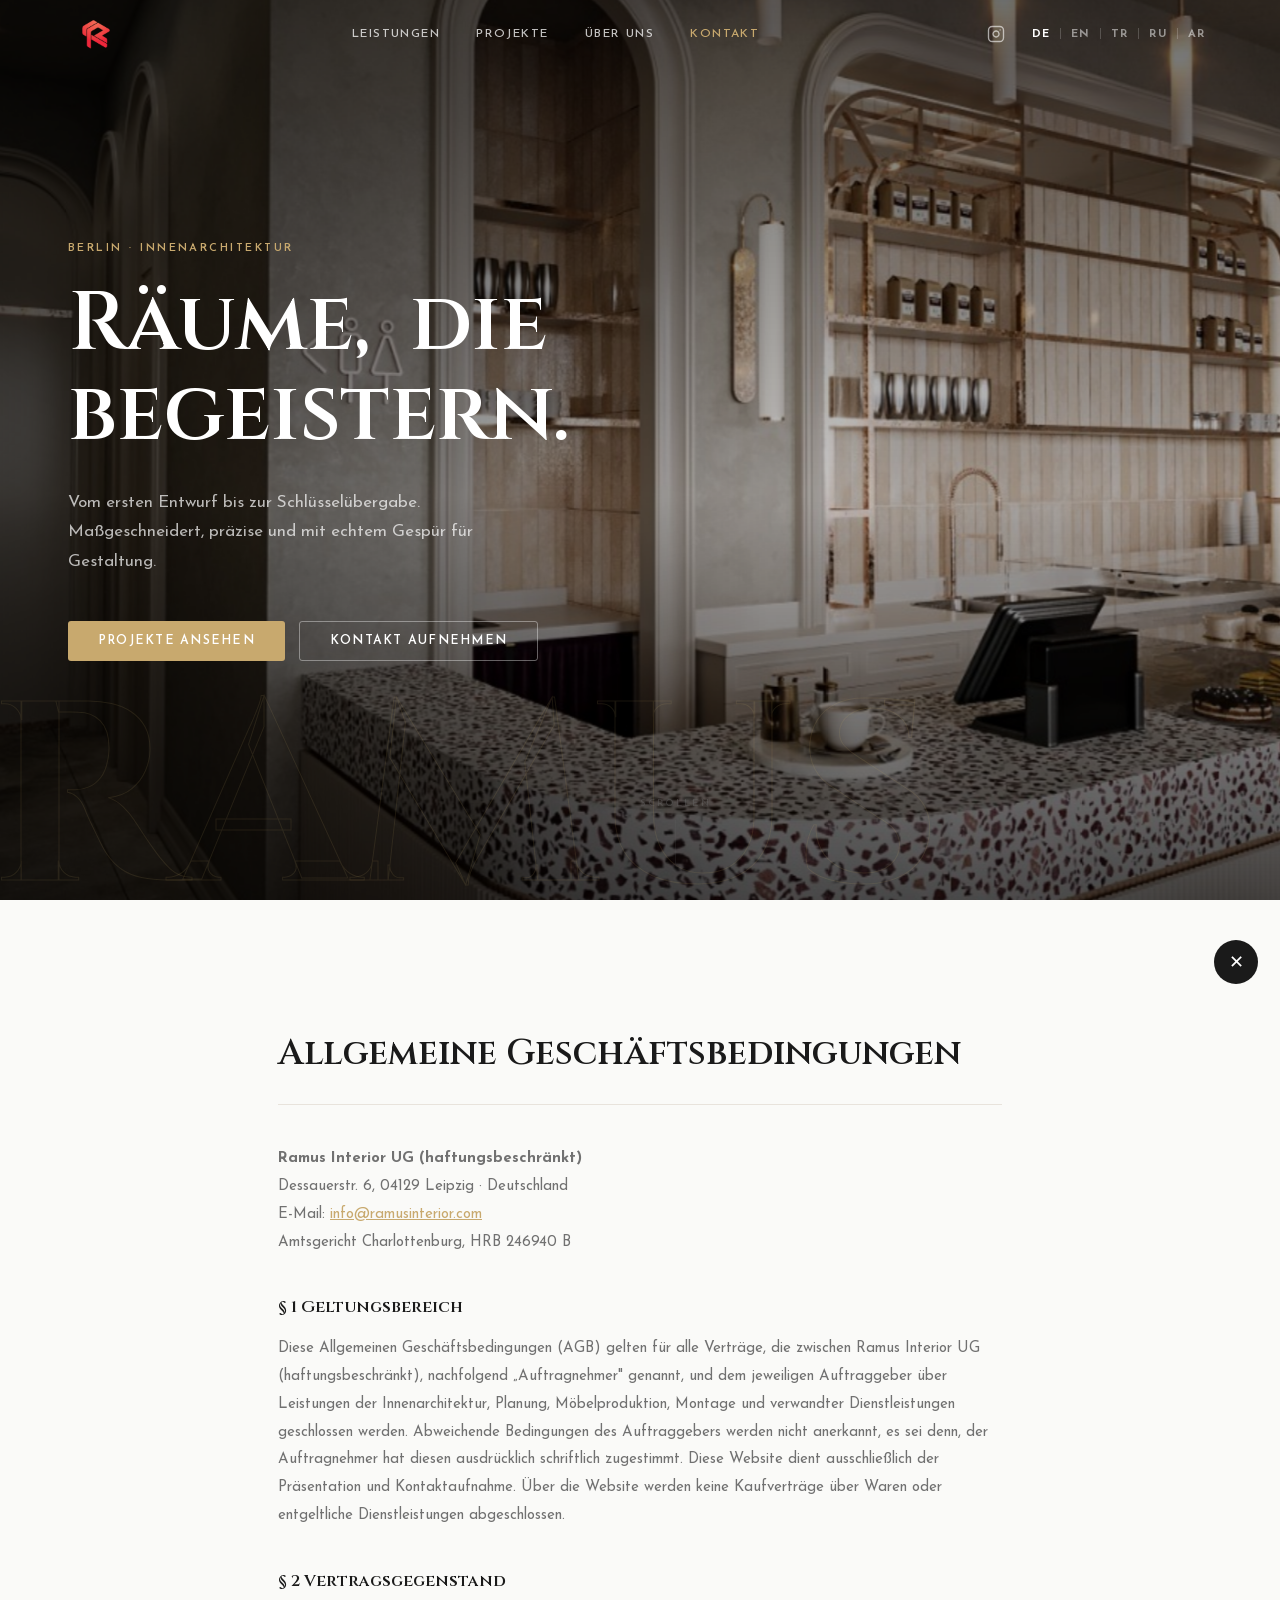
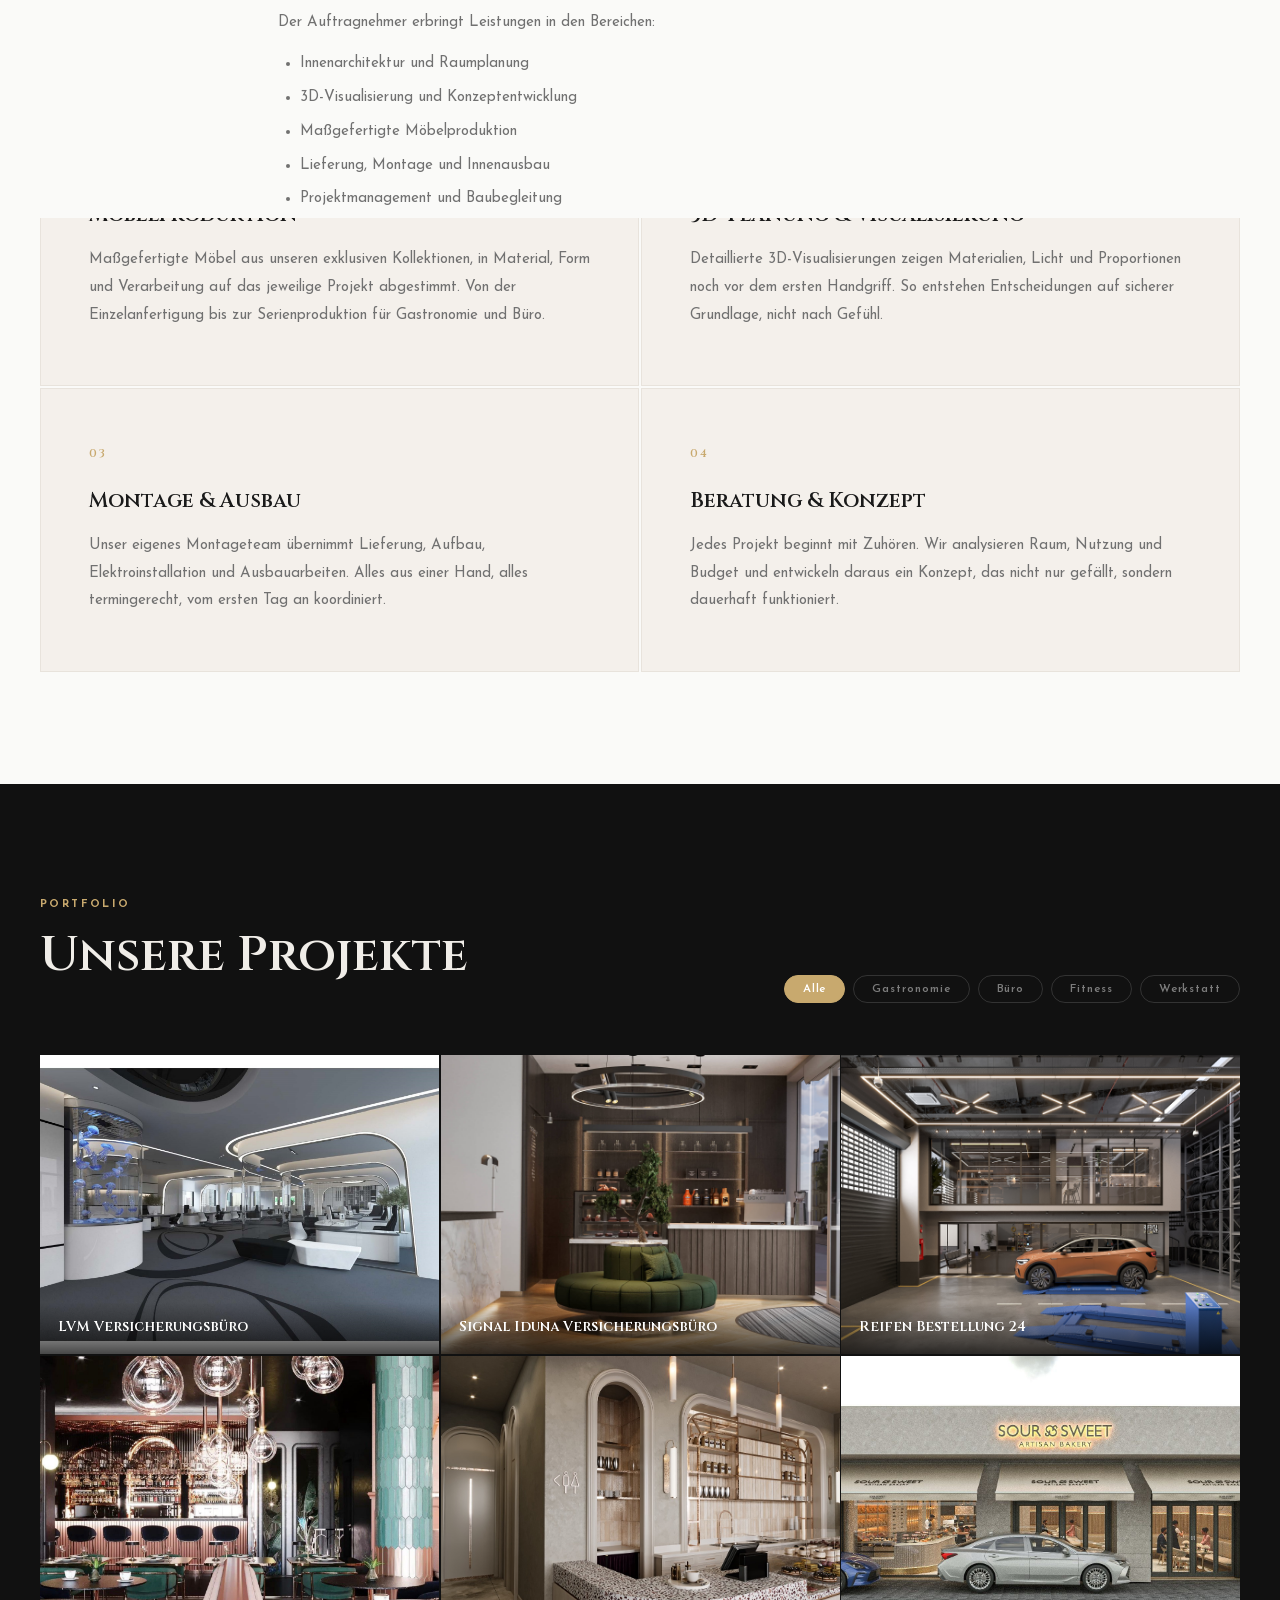
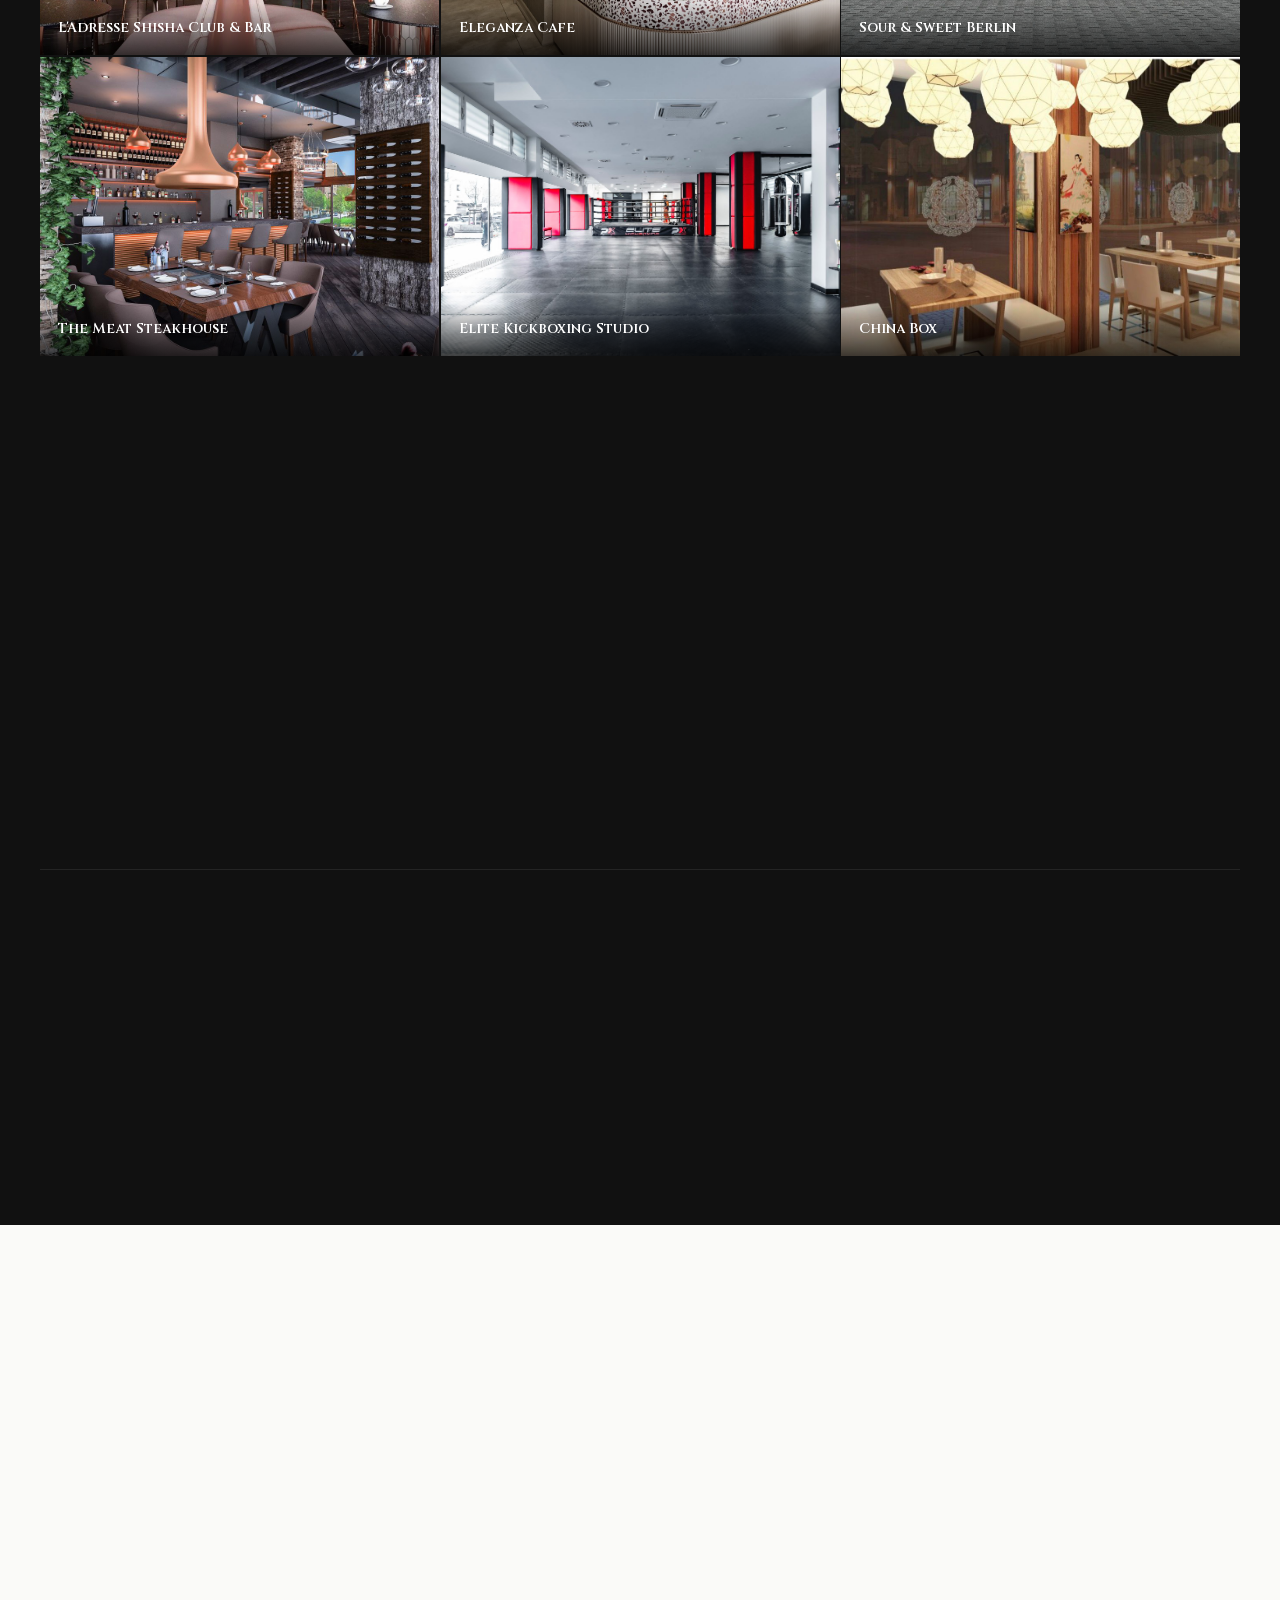
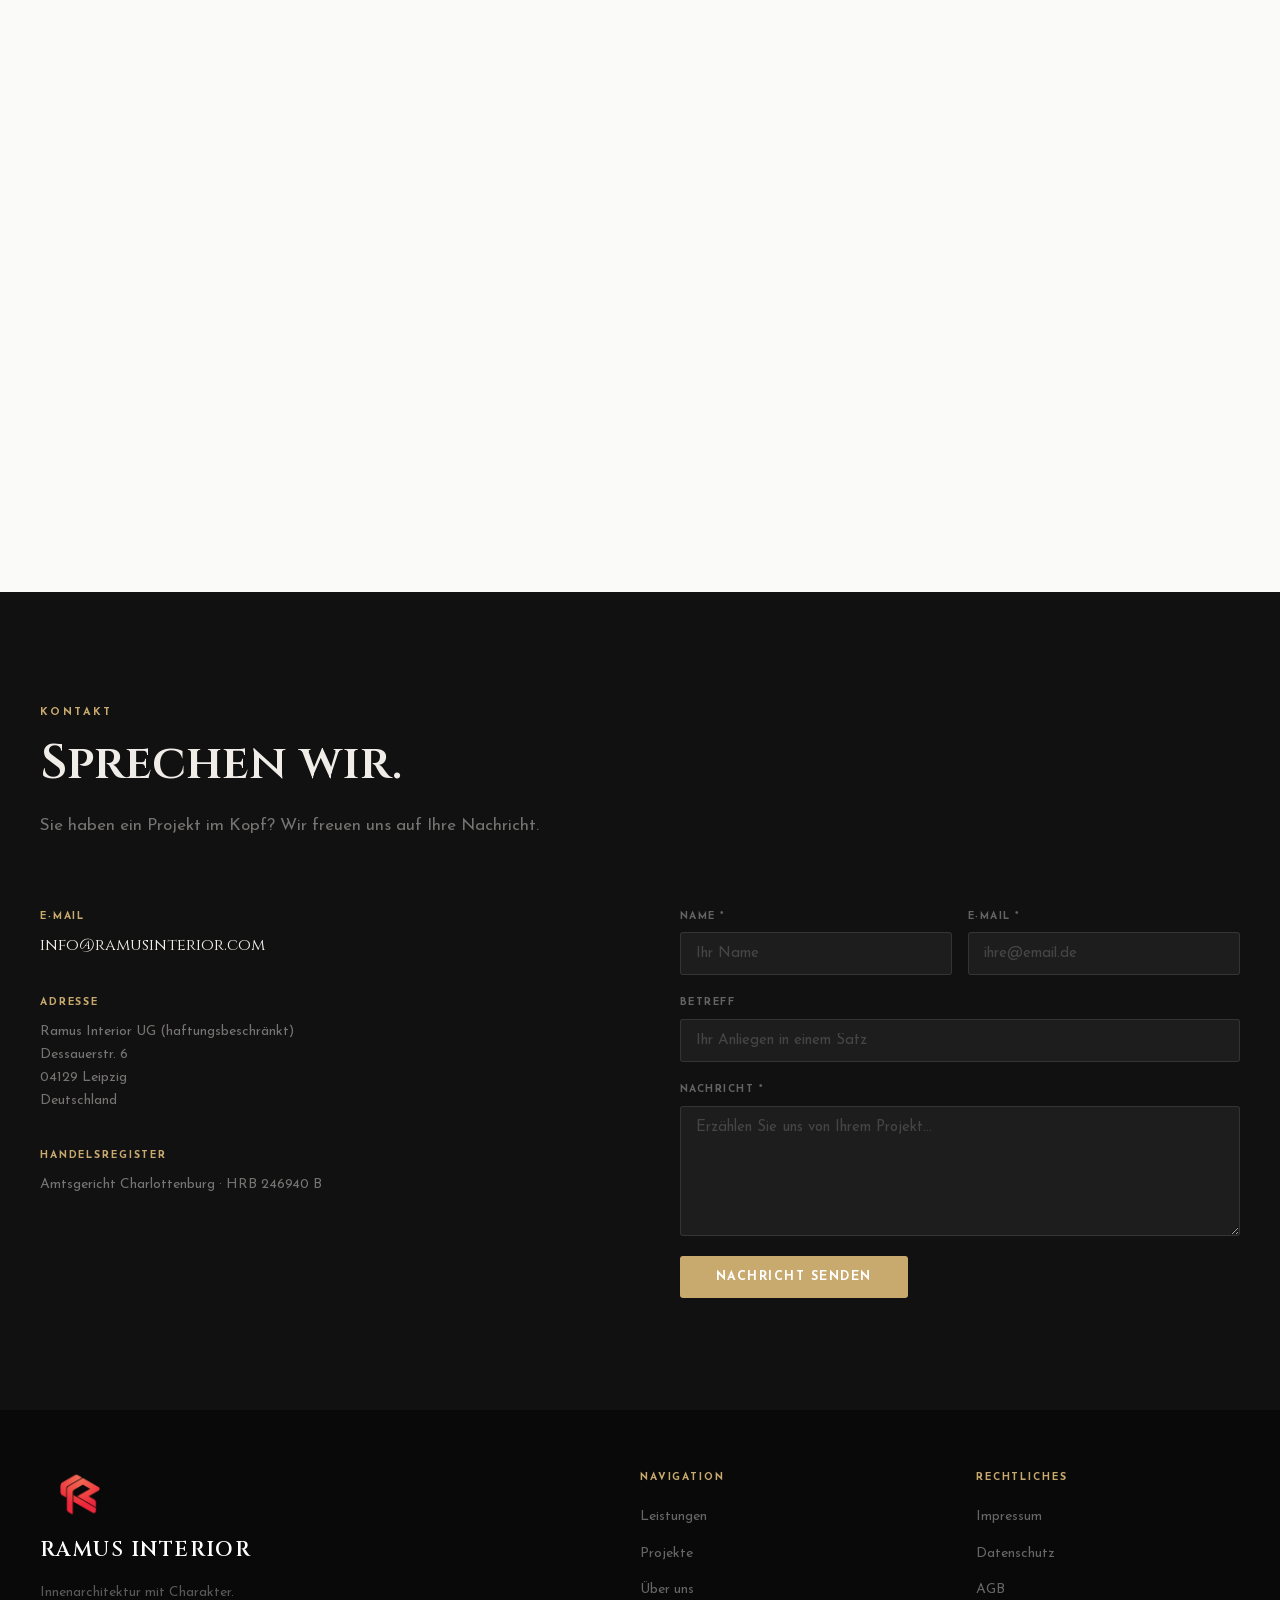
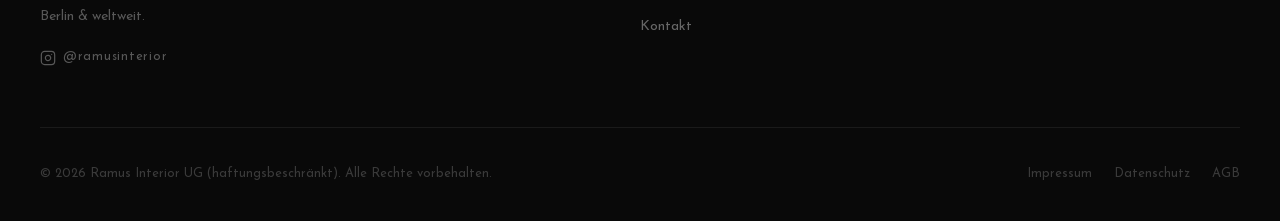
==== index.html @ 186a6516 "ramusinterior.de site files" ====
<!DOCTYPE html>
<html lang="de">
<head>
  <meta charset="UTF-8" />
  <meta name="viewport" content="width=device-width, initial-scale=1.0" />
  <meta name="description" content="Ramus Interior Berlin – Innenarchitektur, maßgefertigte Möbelproduktion und schlüsselfertige Inneneinrichtung für Gastronomie, Büro und Fitness. 20+ Jahre Erfahrung. Vom Entwurf bis zur Übergabe." />
  <meta name="keywords" content="Innenarchitektur Berlin, Inneneinrichtung Berlin, maßgefertigte Möbel Berlin, Gastronomieeinrichtung Berlin, Büroeinrichtung Berlin, Innenausbau Berlin, 3D Raumplanung Berlin, Interior Design Berlin, Möbelproduktion Berlin, schlüsselfertige Inneneinrichtung, Ramus Interior" />
  <meta name="robots" content="index, follow" />
  <meta name="author" content="Ramus Interior UG" />
  <meta property="og:type" content="website" />
  <meta property="og:locale" content="de_DE" />
  <meta property="og:title" content="Ramus Interior – Innenarchitektur & Möbelproduktion Berlin" />
  <meta property="og:description" content="Maßgefertigte Innenarchitektur für Gastronomie, Büro und Fitness. Von der 3D-Planung bis zur schlüsselfertigen Übergabe. Berlin und deutschlandweit." />
  <meta property="og:url" content="https://ramusinterior.de/" />
  <meta property="og:site_name" content="Ramus Interior" />
  <meta property="og:image" content="images/uploads/Eleganze-Cafe-1.jpeg" />
  <meta name="twitter:card" content="summary_large_image" />
  <meta name="twitter:title" content="Ramus Interior – Innenarchitektur Berlin" />
  <meta name="twitter:description" content="Maßgefertigte Innenarchitektur und Möbelproduktion für Gastronomie, Büro und Fitness. Berlin & deutschlandweit." />
  <title>Ramus Interior – Innenarchitektur & Möbelproduktion Berlin</title>
  <link rel="icon" type="image/png" href="favicon.png" />
  <link rel="apple-touch-icon" href="favicon.png" />

  <script type="application/ld+json">
  {
    "@context": "https://schema.org",
    "@type": "InteriorDesigner",
    "name": "Ramus Interior UG",
    "description": "Innenarchitektur, maßgefertigte Möbelproduktion und schlüsselfertige Inneneinrichtung für Gastronomie, Büro und Fitness in Berlin und deutschlandweit.",
    "url": "https://ramusinterior.de/",
    "email": "info@ramusinterior.com",
    "address": {
      "@type": "PostalAddress",
      "streetAddress": "Dessauerstr. 6",
      "postalCode": "04129",
      "addressLocality": "Leipzig",
      "addressCountry": "DE"
    },
    "areaServed": ["Berlin", "Deutschland"],
    "serviceType": ["Innenarchitektur", "Möbelproduktion", "Innenausbau", "3D-Raumplanung", "Gastronomieeinrichtung", "Büroeinrichtung"],
    "foundingDate": "2005",
    "numberOfEmployees": { "@type": "QuantitativeValue", "value": 10 },
    "knowsLanguage": ["de", "en", "tr"]
  }
  </script>

  <style>
    /* ─── SELF-HOSTED FONTS ───────────────────────────────────── */
    @font-face {
      font-family: 'Cinzel';
      font-style: normal;
      font-weight: 400 700;
      font-display: swap;
      src: url('fonts/cinzel-latin-ext.woff2') format('woff2');
      unicode-range: U+0100-02BA, U+02BD-02C5, U+02C7-02CC, U+02CE-02D7, U+02DD-02FF, U+0304, U+0308, U+0329, U+1D00-1DBF, U+1E00-1E9F, U+1EF2-1EFF, U+2020, U+20A0-20AB, U+20AD-20C0, U+2113, U+2C60-2C7F, U+A720-A7FF;
    }
    @font-face {
      font-family: 'Cinzel';
      font-style: normal;
      font-weight: 400 700;
      font-display: swap;
      src: url('fonts/cinzel-latin.woff2') format('woff2');
      unicode-range: U+0000-00FF, U+0131, U+0152-0153, U+02BB-02BC, U+02C6, U+02DA, U+02DC, U+0304, U+0308, U+0329, U+2000-206F, U+20AC, U+2122, U+2191, U+2193, U+2212, U+2215, U+FEFF, U+FFFD;
    }
    @font-face {
      font-family: 'Josefin Sans';
      font-style: normal;
      font-weight: 300 700;
      font-display: swap;
      src: url('fonts/josefin-normal-latin-ext.woff2') format('woff2');
      unicode-range: U+0100-02BA, U+02BD-02C5, U+02C7-02CC, U+02CE-02D7, U+02DD-02FF, U+0304, U+0308, U+0329, U+1D00-1DBF, U+1E00-1E9F, U+1EF2-1EFF, U+2020, U+20A0-20AB, U+20AD-20C0, U+2113, U+2C60-2C7F, U+A720-A7FF;
    }
    @font-face {
      font-family: 'Josefin Sans';
      font-style: normal;
      font-weight: 300 700;
      font-display: swap;
      src: url('fonts/josefin-normal-latin.woff2') format('woff2');
      unicode-range: U+0000-00FF, U+0131, U+0152-0153, U+02BB-02BC, U+02C6, U+02DA, U+02DC, U+0304, U+0308, U+0329, U+2000-206F, U+20AC, U+2122, U+2191, U+2193, U+2212, U+2215, U+FEFF, U+FFFD;
    }
    @font-face {
      font-family: 'Josefin Sans';
      font-style: italic;
      font-weight: 300;
      font-display: swap;
      src: url('fonts/josefin-italic-latin-ext.woff2') format('woff2');
      unicode-range: U+0100-02BA, U+02BD-02C5, U+02C7-02CC, U+02CE-02D7, U+02DD-02FF, U+0304, U+0308, U+0329, U+1D00-1DBF, U+1E00-1E9F, U+1EF2-1EFF, U+2020, U+20A0-20AB, U+20AD-20C0, U+2113, U+2C60-2C7F, U+A720-A7FF;
    }
    @font-face {
      font-family: 'Josefin Sans';
      font-style: italic;
      font-weight: 300;
      font-display: swap;
      src: url('fonts/josefin-italic-latin.woff2') format('woff2');
      unicode-range: U+0000-00FF, U+0131, U+0152-0153, U+02BB-02BC, U+02C6, U+02DA, U+02DC, U+0304, U+0308, U+0329, U+2000-206F, U+20AC, U+2122, U+2191, U+2193, U+2212, U+2215, U+FEFF, U+FFFD;
    }

    /* ─── TOKENS ──────────────────────────────────────────────── */
    :root {
      --bg:          #FAFAF8;
      --bg-alt:      #F4F0EB;
      --surface:     #FFFFFF;
      --text:        #1A1A1A;
      --muted:       #717171;
      --accent:      #C8A96E;
      --accent-d:    #A88A4E;
      --border:      #E8E3DC;
      --dark:        #111111;
      --dark-s:      #1C1C1C;
      --dark-t:      #F0EDE8;
      --dark-m:      rgba(240,237,232,.45);
      --nav-h:       68px;
      --max:         1200px;
      --r:           3px;
      --ease:        cubic-bezier(.4,0,.2,1);
    }

    /* ─── RESET ───────────────────────────────────────────────── */
    *, *::before, *::after { box-sizing: border-box; margin: 0; padding: 0; }
    html { scroll-behavior: smooth; font-size: 16px; }
    body {
      font-family: 'Josefin Sans', sans-serif;
      background: var(--bg);
      color: var(--text);
      overflow-x: hidden;
      line-height: 1.6;
    }

    /* ─── LANGUAGE ────────────────────────────────────────────── */
    body.lang-de .en, body.lang-de .tr, body.lang-de .ru, body.lang-de .ar { display: none !important; }
    body.lang-en .de, body.lang-en .tr, body.lang-en .ru, body.lang-en .ar { display: none !important; }
    body.lang-tr .de, body.lang-tr .en, body.lang-tr .ru, body.lang-tr .ar { display: none !important; }
    body.lang-ru .de, body.lang-ru .en, body.lang-ru .tr, body.lang-ru .ar { display: none !important; }
    body.lang-ar .de, body.lang-ar .en, body.lang-ar .tr, body.lang-ar .ru { display: none !important; }

    /* Arabic RTL */
    body.lang-ar { direction: rtl; }
    body.lang-ar .nav-wrap { flex-direction: row-reverse; }
    body.lang-ar .hero-body { text-align: right; }
    body.lang-ar .about-grid { direction: rtl; }
    body.lang-ar .ft-bottom { flex-direction: row-reverse; }

    /* ─── SKIP LINK ───────────────────────────────────────────── */
    .skip-link {
      position: absolute; top: -100%; left: 24px;
      background: var(--accent); color: #fff;
      padding: 8px 16px; border-radius: var(--r); z-index: 9999;
      font-size: .875rem; font-weight: 600; text-decoration: none;
    }
    .skip-link:focus { top: 8px; }

    /* ─── NAV ─────────────────────────────────────────────────── */
    #nav {
      position: fixed; inset: 0 0 auto 0;
      height: var(--nav-h); z-index: 100;
      transition: background .4s var(--ease), box-shadow .4s var(--ease);
    }
    #nav.scrolled {
      background: rgba(250,250,248,.88);
      backdrop-filter: blur(24px);
      -webkit-backdrop-filter: blur(24px);
      box-shadow: 0 1px 0 rgba(0,0,0,.07);
    }
    .nav-wrap {
      max-width: var(--max); margin: 0 auto; padding: 0 28px;
      height: 100%; display: flex; align-items: center; justify-content: space-between;
    }
    .nav-logo {
      text-decoration: none; display: flex; align-items: center;
    }
    .nav-logo-img { height: 34px; width: auto; display: block; }

    .social-link {
      display: flex; align-items: center; color: rgba(255,255,255,.6);
      text-decoration: none; transition: color .25s var(--ease);
    }
    #nav.scrolled .social-link { color: var(--muted); }
    .social-link:hover { color: var(--accent) !important; }

    .nav-links { display: flex; gap: 36px; list-style: none; }
    .nav-links a {
      font-size: .75rem; font-weight: 500; letter-spacing: .12em;
      text-transform: uppercase; color: rgba(255,255,255,.75);
      text-decoration: none; cursor: pointer;
      transition: color .25s var(--ease);
    }
    #nav.scrolled .nav-links a { color: var(--muted); }
    .nav-links a:hover,
    #nav.scrolled .nav-links a:hover { color: var(--accent); }

    .nav-right { display: flex; align-items: center; gap: 20px; }

    .lang-toggle { display: flex; align-items: center; gap: 2px; }
    .lang-btn {
      background: none; border: none; cursor: pointer; padding: 4px 7px;
      font-family: 'Josefin Sans', sans-serif; font-size: .7rem;
      font-weight: 700; letter-spacing: .1em; color: rgba(255,255,255,.5);
      transition: color .25s;
    }
    #nav.scrolled .lang-btn { color: var(--muted); }
    .lang-btn.active { color: #fff; }
    #nav.scrolled .lang-btn.active { color: var(--text); }
    .lang-sep { color: rgba(255,255,255,.2); font-size: .65rem; user-select: none; }
    #nav.scrolled .lang-sep { color: var(--border); }

    .hamburger {
      display: none; flex-direction: column; gap: 5px;
      background: none; border: none; cursor: pointer; padding: 6px;
    }
    .hamburger span {
      display: block; width: 22px; height: 1.5px;
      background: #fff; transition: all .3s var(--ease);
    }
    #nav.scrolled .hamburger span { background: var(--text); }

    /* ─── MOBILE MENU ─────────────────────────────────────────── */
    #mmenu {
      position: fixed; inset: 0; background: var(--bg); z-index: 200;
      display: flex; flex-direction: column; align-items: center;
      justify-content: center; gap: 32px;
      transform: translateX(100%); transition: transform .4s var(--ease);
    }
    #mmenu.open { transform: none; }
    #mmenu a {
      font-family: 'Cinzel', serif; font-size: 1.75rem; font-weight: 600;
      color: var(--text); text-decoration: none; cursor: pointer;
      transition: color .25s;
    }
    #mmenu a:hover { color: var(--accent); }
    .mmenu-close {
      position: absolute; top: 20px; right: 24px;
      background: none; border: none; font-size: 1.5rem;
      cursor: pointer; color: var(--text); padding: 8px;
    }
    .mmenu-instagram {
      display: inline-flex; align-items: center; gap: 8px; margin-top: 20px;
      font-size: .85rem; color: var(--muted); text-decoration: none;
      transition: color .25s;
    }
    .mmenu-instagram:hover { color: var(--accent); }
    .mmenu-lang { display: flex; gap: 8px; margin-top: 8px; flex-wrap: wrap; justify-content: center; }
    .mmenu-lang button {
      background: none; border: 1px solid var(--border);
      border-radius: 100px; padding: 6px 18px; cursor: pointer;
      font-family: 'Josefin Sans', sans-serif; font-size: .75rem;
      font-weight: 700; letter-spacing: .1em; color: var(--muted);
      transition: all .25s;
    }
    .mmenu-lang button.active {
      background: var(--text); border-color: var(--text); color: #fff;
    }

    /* ─── HERO WRAPPER (sticky scroll room) ──────────────────── */
    #hero-wrapper {
      position: relative;
      height: 160vh;
    }
    @media (max-width: 767px) {
      #hero-wrapper { height: 118vh; }
    }

    /* ─── HERO ────────────────────────────────────────────────── */
    #hero {
      position: sticky; top: 0;
      height: 100svh; min-height: 680px;
      display: flex; align-items: center; overflow: hidden;
    }

    /* ─── HERO BG LAYER (zoom into scene on scroll) ───────────── */
    .hero-bg {
      position: absolute; inset: -10%;
      background-size: cover;
      background-position: center 38%;
      transform-origin: center center;
      will-change: transform, opacity;
      backface-visibility: hidden;
      -webkit-backface-visibility: hidden;
      transform: scale3d(1.08, 1.08, 1);
    }

    /* ─── CINEMATIC REVEAL — GPU-accelerated opacity+scale ─────── */
    @keyframes cinReveal {
      0%   { opacity: 0; transform: scale3d(1.18, 1.18, 1); }
      100% { opacity: 1; transform: scale3d(1.08, 1.08, 1); }
    }
    .hero-bg { animation: cinReveal 0.9s cubic-bezier(0.25, 0.46, 0.45, 0.94) forwards; }

    /* ─── HERO VEIL (dark gradient) ──────────────────────────── */
    .hero-veil {
      position: absolute; inset: 0; z-index: 1;
      background:
        linear-gradient(to bottom, rgba(0,0,0,.55) 0%, rgba(0,0,0,.18) 55%, rgba(0,0,0,.65) 100%),
        linear-gradient(to right,  rgba(0,0,0,.55) 0%, rgba(0,0,0,.05) 60%);
      will-change: opacity;
    }

    /* ─── AMBIENT BRAND TEXT (background watermark) ──────────── */
    .hero-ambient {
      position: absolute; bottom: -0.12em; left: -0.04em; z-index: 1;
      font-family: 'Cinzel', serif;
      font-size: clamp(7rem, 20vw, 18rem);
      font-weight: 700; letter-spacing: -0.02em; line-height: 1;
      color: transparent;
      -webkit-text-stroke: 1px rgba(200,169,110,0.12);
      pointer-events: none; user-select: none; white-space: nowrap;
      will-change: transform; transform: translateZ(0);
    }

    /* ─── HERO BODY ───────────────────────────────────────────── */
    .hero-body {
      position: relative; z-index: 2;
      max-width: var(--max); margin: 0 auto; padding: 0 28px; width: 100%;
      will-change: transform, opacity;
      perspective: 800px;
    }

    /* ─── 3D WORD SPLIT animation ─────────────────────────────── */
    .hw { display: inline-block; overflow: hidden; vertical-align: bottom; margin-right: .22em; }
    .hw span {
      display: inline-block;
      transform: translateY(110%) rotateX(40deg);
      transform-origin: bottom center;
      animation: hwUp3d 1s cubic-bezier(0.16, 1, 0.3, 1) forwards;
    }
    @keyframes hwUp3d {
      to { transform: translateY(0) rotateX(0deg); }
    }
    .hero-eye {
      font-size: .7rem; font-weight: 600; letter-spacing: .22em;
      text-transform: uppercase; color: var(--accent); margin-bottom: 22px;
      opacity: 0; transform: translateY(18px);
      animation: up .8s var(--ease) forwards .3s;
    }
    .hero-h1 {
      font-family: 'Cinzel', serif;
      font-size: clamp(2.8rem, 6.5vw, 5.75rem);
      font-weight: 600; line-height: 1.08; color: #fff;
      margin-bottom: 28px; max-width: 680px;
      opacity: 0; /* JS will handle */
      animation: none;
    }
    .hero-sub {
      font-size: 1.0625rem; line-height: 1.75;
      color: rgba(255,255,255,.7); max-width: 460px; margin-bottom: 44px;
      opacity: 0; transform: translateY(18px);
      animation: up .8s var(--ease) forwards .72s;
    }
    .hero-ctas {
      display: flex; gap: 14px; flex-wrap: wrap;
      opacity: 0; transform: translateY(18px);
      animation: up .8s var(--ease) forwards .9s;
    }
    .btn-p {
      display: inline-flex; align-items: center; gap: 8px;
      padding: 14px 30px; background: var(--accent); color: #fff;
      font-family: 'Josefin Sans', sans-serif; font-size: .78rem;
      font-weight: 600; letter-spacing: .1em; text-transform: uppercase;
      border: none; border-radius: var(--r); cursor: pointer;
      transition: background .25s, transform .2s;
    }
    .btn-p:hover { background: var(--accent-d); transform: translateY(-1px); }
    .btn-g {
      display: inline-flex; align-items: center; gap: 8px;
      padding: 13px 30px; background: transparent; color: #fff;
      font-family: 'Josefin Sans', sans-serif; font-size: .78rem;
      font-weight: 600; letter-spacing: .1em; text-transform: uppercase;
      border: 1.5px solid rgba(255,255,255,.38); border-radius: var(--r);
      cursor: pointer; transition: all .25s;
    }
    .btn-g:hover { background: rgba(255,255,255,.1); border-color: rgba(255,255,255,.65); }

    .hero-scroll {
      position: absolute; bottom: 36px; left: 50%; transform: translateX(-50%);
      display: flex; flex-direction: column; align-items: center; gap: 8px;
      color: rgba(255,255,255,.4); font-size: .63rem; letter-spacing: .18em;
      text-transform: uppercase;
      opacity: 0; animation: up .8s var(--ease) forwards 1.2s;
    }
    .scroll-line {
      width: 1px; height: 44px;
      background: rgba(255,255,255,.18); overflow: hidden; position: relative;
    }
    .scroll-line::after {
      content: ''; position: absolute; top: -100%; left: 0;
      width: 100%; height: 100%; background: rgba(255,255,255,.7);
      animation: slide 1.6s ease-in-out infinite;
    }

    @keyframes up { to { opacity: 1; transform: none; } }
    @keyframes slide { 0%{top:-100%} 100%{top:100%} }

    /* ─── HERO REFERENCE CARDS ───────────────────────────────── */
    .hero-refs {
      position: absolute; right: 0; top: 0; bottom: 0;
      width: 44%; z-index: 3; display: flex;
      align-items: center; justify-content: center;
      pointer-events: none;
    }
    .hero-refs-inner { position: relative; width: 300px; height: 440px; }
    .hrc {
      position: absolute; border-radius: 14px; overflow: hidden;
      background: rgba(14,14,14,.82);
      backdrop-filter: blur(22px); -webkit-backdrop-filter: blur(22px);
      border: 1px solid rgba(200,169,110,.22);
      transition: all .75s cubic-bezier(.16,1,.3,1);
      opacity: 0; will-change: opacity, transform;
    }
    .hrc[data-slot="0"] {
      width: 286px; top: 0; left: 0; z-index: 3; opacity: 1;
      box-shadow: 0 28px 60px rgba(0,0,0,.55);
    }
    .hrc[data-slot="1"] {
      width: 232px; top: 188px; left: 52px; z-index: 2;
      opacity: .72; transform: scale(.95);
      box-shadow: 0 14px 36px rgba(0,0,0,.4);
    }
    .hrc[data-slot="2"] {
      width: 192px; top: 330px; left: 94px; z-index: 1;
      opacity: .42; transform: scale(.88);
    }
    .hrc[data-slot="out"] {
      width: 286px; top: -60px; left: 0; z-index: 0;
      opacity: 0; transform: translateY(-20px) scale(.9);
    }
    .hrc-img { width: 100%; aspect-ratio: 4/3; object-fit: cover; display: block; }
    .hrc-info { padding: 13px 16px 15px; }
    .hrc-badge {
      display: inline-block; font-size: .58rem; font-weight: 700;
      letter-spacing: .14em; text-transform: uppercase; color: var(--accent);
      background: rgba(200,169,110,.13); border-radius: 100px;
      padding: 3px 9px; margin-bottom: 7px;
    }
    .hrc-name {
      font-family: 'Cinzel', serif; font-size: .88rem;
      font-weight: 600; color: #fff; margin-bottom: 3px;
    }
    .hrc-loc { font-size: .68rem; color: rgba(255,255,255,.48); letter-spacing: .05em; }
    @media (max-width: 1060px) { .hero-refs { display: none; } }

    /* ─── SHARED SECTION ──────────────────────────────────────── */
    section { padding: 112px 28px; }
    .wrap { max-width: var(--max); margin: 0 auto; }
    .sec-label {
      font-size: .68rem; font-weight: 700; letter-spacing: .22em;
      text-transform: uppercase; color: var(--accent); margin-bottom: 14px;
    }
    .sec-h2 {
      font-family: 'Cinzel', serif;
      font-size: clamp(1.9rem, 3.8vw, 3.2rem);
      font-weight: 600; line-height: 1.14; color: var(--text); margin-bottom: 20px;
    }
    .sec-sub {
      font-size: 1.0625rem; line-height: 1.75; color: var(--muted); max-width: 540px;
    }

    /* scroll-in */
    .reveal {
      opacity: 0; transform: translateY(28px);
      transition: opacity .7s var(--ease), transform .7s var(--ease);
    }
    .reveal.in { opacity: 1; transform: none; }
    .d1 { transition-delay: .1s; } .d2 { transition-delay: .18s; }
    .d3 { transition-delay: .26s; } .d4 { transition-delay: .34s; }

    /* ─── SERVICES ────────────────────────────────────────────── */
    #services { background: var(--bg); }
    .svc-head { margin-bottom: 64px; }

    /* ─── PROJECTS ────────────────────────────────────────────── */
    #projects { background: var(--dark); }
    #projects .sec-h2 { color: var(--dark-t); }

    .proj-head {
      display: flex; align-items: flex-end; justify-content: space-between;
      margin-bottom: 52px; flex-wrap: wrap; gap: 28px;
    }
    .filters { display: flex; gap: 8px; flex-wrap: wrap; }
    .filt {
      padding: 7px 18px; border-radius: 100px;
      border: 1px solid rgba(255,255,255,.14);
      background: transparent; color: rgba(255,255,255,.45);
      font-family: 'Josefin Sans', sans-serif; font-size: .72rem;
      font-weight: 600; letter-spacing: .08em; cursor: pointer;
      transition: all .25s var(--ease);
    }
    .filt:hover { border-color: rgba(255,255,255,.35); color: rgba(255,255,255,.8); }
    .filt.on { background: var(--accent); border-color: var(--accent); color: #fff; }

    .proj-grid {
      display: grid; grid-template-columns: repeat(3,1fr); gap: 2px;
    }
    .proj-card {
      position: relative; aspect-ratio: 4/3; overflow: hidden;
      cursor: pointer; background: #1e1e1e;
      transition: opacity .3s var(--ease);
    }
    .proj-card.hide { display: none; }
    .proj-card img {
      width: 100%; height: 100%; object-fit: cover;
      transition: transform .65s var(--ease);
    }
    .proj-card:hover img { transform: scale(1.06); }
    .proj-hover {
      position: absolute; inset: 0;
      background: linear-gradient(to top, rgba(0,0,0,.76) 0%, transparent 58%);
      opacity: 0; transition: opacity .3s var(--ease);
      display: flex; align-items: flex-end; padding: 28px;
    }
    .proj-card:hover .proj-hover { opacity: 1; }
    .proj-hover-body { transform: translateY(6px); transition: transform .3s var(--ease); }
    .proj-card:hover .proj-hover-body { transform: none; }
    .proj-tag {
      font-size: .65rem; font-weight: 700; letter-spacing: .14em;
      text-transform: uppercase; color: var(--accent); margin-bottom: 6px;
    }
    .proj-name-h {
      font-family: 'Cinzel', serif; font-size: 1.05rem;
      font-weight: 600; color: #fff; margin-bottom: 3px;
    }
    .proj-meta { font-size: .78rem; color: rgba(255,255,255,.55); }

    /* always-visible label strip */
    .proj-strip {
      position: absolute; bottom: 0; left: 0; right: 0;
      padding: 14px 18px 16px;
      background: linear-gradient(to top,rgba(0,0,0,.72),transparent);
      pointer-events: none;
    }
    .proj-strip-name {
      font-family: 'Cinzel', serif; font-size: .875rem;
      font-weight: 600; color: #fff;
    }

    /* ─── STATS ───────────────────────────────────────────────── */
    #stats { background: var(--dark); padding: 100px 28px; }
    .stats-grid {
      display: grid; grid-template-columns: repeat(3,1fr); gap: 2px;
      border-top: 1px solid rgba(255,255,255,.08);
    }
    .stat {
      padding: 52px 44px;
      border-right: 1px solid rgba(255,255,255,.08);
      border-bottom: 1px solid rgba(255,255,255,.08);
    }
    .stat:last-child { border-right: none; }
    .stat-num {
      font-family: 'Cinzel', serif;
      font-size: clamp(2.8rem, 4.5vw, 4.5rem);
      font-weight: 600; line-height: 1; color: var(--dark-t);
      margin-bottom: 14px; display: flex; align-items: baseline; gap: 3px;
    }
    .stat-sfx { font-size: .55em; color: var(--accent); }
    .stat-lbl {
      font-family: 'Cinzel', serif; font-size: .875rem; font-weight: 600;
      letter-spacing: .06em; color: rgba(255,255,255,.65); margin-bottom: 10px;
    }
    .stat-txt { font-size: .875rem; line-height: 1.65; color: rgba(255,255,255,.35); }

    /* ─── ABOUT ───────────────────────────────────────────────── */
    #about { background: var(--bg); }
    .about-grid {
      display: grid; grid-template-columns: 1fr 1fr; gap: 88px; align-items: center;
    }
    .about-imgs { position: relative; padding-bottom: 48px; }
    .about-main {
      width: 100%; aspect-ratio: 4/5; object-fit: cover; display: block;
    }
    .about-accent {
      position: absolute; bottom: 0; left: -32px;
      width: 52%; aspect-ratio: 1; object-fit: cover;
      border: 5px solid var(--bg);
    }
    .about-txt {}
    .about-body {
      font-size: 1.0625rem; line-height: 1.9; color: var(--muted); margin-bottom: 20px;
    }

    /* ─── CONTACT ─────────────────────────────────────────────── */
    #contact { background: var(--dark); }
    #contact .sec-h2 { color: var(--dark-t); }
    .contact-sub { font-size: 1.0625rem; line-height: 1.75; color: var(--dark-m); max-width: 520px; }
    .contact-grid {
      display: grid; grid-template-columns: 1fr 1fr; gap: 80px; margin-top: 68px;
    }
    .ci-item { margin-bottom: 36px; }
    .ci-lbl {
      font-size: .65rem; font-weight: 700; letter-spacing: .18em;
      text-transform: uppercase; color: var(--accent); margin-bottom: 8px;
    }
    .ci-val {
      font-family: 'Cinzel', serif; font-size: 1rem; color: var(--dark-t); line-height: 1.6;
    }
    .ci-val a { color: inherit; text-decoration: none; transition: color .25s; }
    .ci-val a:hover { color: var(--accent); }
    .ci-sub {
      font-family: 'Josefin Sans', sans-serif; font-size: .875rem;
      color: var(--dark-m); line-height: 1.65;
    }

    .cform { display: flex; flex-direction: column; gap: 20px; }
    .crow { display: grid; grid-template-columns: 1fr 1fr; gap: 16px; }
    .cg { display: flex; flex-direction: column; gap: 7px; }
    .cg label {
      font-size: .65rem; font-weight: 700; letter-spacing: .14em;
      text-transform: uppercase; color: rgba(255,255,255,.35);
    }
    .cg input, .cg textarea {
      background: rgba(255,255,255,.05); border: 1px solid rgba(255,255,255,.1);
      color: #fff; padding: 13px 15px; border-radius: var(--r);
      font-family: 'Josefin Sans', sans-serif; font-size: .9375rem;
      outline: none; transition: border-color .25s; width: 100%;
    }
    .cg input:focus, .cg textarea:focus { border-color: var(--accent); }
    .cg input::placeholder, .cg textarea::placeholder { color: rgba(255,255,255,.18); }
    .cg textarea { resize: vertical; min-height: 130px; }
    .csubmit {
      align-self: flex-start; padding: 15px 36px;
      background: var(--accent); color: #fff; border: none; border-radius: var(--r);
      font-family: 'Josefin Sans', sans-serif; font-size: .78rem;
      font-weight: 700; letter-spacing: .12em; text-transform: uppercase;
      cursor: pointer; transition: background .25s, transform .2s;
    }
    .csubmit:hover { background: var(--accent-d); transform: translateY(-1px); }

    /* ─── FOOTER ──────────────────────────────────────────────── */
    footer { background: #090909; padding: 60px 28px 36px; }
    .ft-wrap { max-width: var(--max); margin: 0 auto; }
    .ft-top {
      display: grid; grid-template-columns: 2fr 1fr 1fr;
      gap: 72px; padding-bottom: 52px;
      border-bottom: 1px solid rgba(255,255,255,.07); margin-bottom: 36px;
    }
    .ft-brand {
      font-family: 'Cinzel', serif; font-size: 1.3rem; font-weight: 600;
      color: #fff; letter-spacing: .07em; margin-bottom: 14px;
    }
    .ft-tagline { font-size: .875rem; line-height: 1.75; color: rgba(255,255,255,.32); }
    .ft-instagram {
      display: inline-flex; align-items: center; gap: 7px; margin-top: 18px;
      font-size: .78rem; letter-spacing: .06em; color: rgba(255,255,255,.32);
      text-decoration: none; transition: color .25s;
    }
    .ft-instagram:hover { color: var(--accent); }
    .ft-col-h {
      font-size: .65rem; font-weight: 700; letter-spacing: .18em;
      text-transform: uppercase; color: var(--accent); margin-bottom: 18px;
    }
    .ft-links { list-style: none; display: flex; flex-direction: column; gap: 11px; }
    .ft-links a {
      font-size: .875rem; color: rgba(255,255,255,.38); text-decoration: none;
      cursor: pointer; transition: color .25s;
    }
    .ft-links a:hover { color: rgba(255,255,255,.75); }
    .ft-bottom {
      display: flex; align-items: center; justify-content: space-between;
      flex-wrap: wrap; gap: 14px;
    }
    .ft-copy { font-size: .8rem; color: rgba(255,255,255,.2); }
    .ft-legal { display: flex; gap: 22px; }
    .ft-legal a {
      font-size: .8rem; color: rgba(255,255,255,.2);
      text-decoration: none; cursor: pointer; transition: color .25s;
    }
    .ft-legal a:hover { color: rgba(255,255,255,.55); }

    /* ─── PAGE OVERLAY (Impressum / Datenschutz) ──────────────── */
    .pov {
      position: fixed; inset: 0; background: var(--bg); z-index: 300;
      overflow-y: auto; transform: translateY(102%);
      transition: transform .52s var(--ease);
    }
    .pov.open { transform: none; }
    .pov-inner { max-width: 780px; margin: 0 auto; padding: 108px 28px 88px; }
    .pov-close {
      position: fixed; top: 22px; right: 22px;
      width: 44px; height: 44px; border-radius: 50%;
      background: var(--text); color: #fff; border: none; cursor: pointer;
      display: flex; align-items: center; justify-content: center;
      font-size: 1.1rem; z-index: 301; transition: background .25s;
    }
    .pov-close:hover { background: var(--accent); }
    .pov-h1 {
      font-family: 'Cinzel', serif; font-size: 2.2rem; font-weight: 600;
      color: var(--text); margin-bottom: 40px; padding-bottom: 22px;
      border-bottom: 1px solid var(--border);
    }
    .pov-body { font-size: .9375rem; line-height: 1.85; color: var(--muted); }
    .pov-body h3 {
      font-family: 'Cinzel', serif; font-size: 1.05rem; font-weight: 600;
      color: var(--text); margin: 36px 0 12px;
    }
    .pov-body p { margin-bottom: 14px; }
    .pov-body ul { padding-left: 22px; margin-bottom: 14px; }
    .pov-body ul li { margin-bottom: 6px; }
    .pov-body a { color: var(--accent); }

    /* ─── PROJECT MODAL ───────────────────────────────────────── */
    #pmodal {
      position: fixed; inset: 0; z-index: 400;
      background: rgba(0,0,0,.82); backdrop-filter: blur(10px);
      display: flex; align-items: center; justify-content: center; padding: 20px;
      opacity: 0; pointer-events: none; transition: opacity .3s var(--ease);
    }
    #pmodal.open { opacity: 1; pointer-events: all; }
    .pmodal-box {
      background: var(--surface); max-width: 900px; width: 100%;
      max-height: 90svh; overflow-y: auto; border-radius: 8px;
      transform: scale(.96) translateY(12px);
      transition: transform .32s var(--ease);
    }
    #pmodal.open .pmodal-box { transform: none; }
    .pmodal-img-wrap { position: relative; }
    .pmodal-img { width: 100%; aspect-ratio: 16/9; object-fit: cover; display: block; }
    .pmodal-arrow {
      position: absolute; top: 50%; transform: translateY(-50%);
      width: 44px; height: 44px; border-radius: 50%;
      background: rgba(0,0,0,.48); backdrop-filter: blur(6px);
      color: #fff; border: none; cursor: pointer; font-size: 1.25rem;
      display: flex; align-items: center; justify-content: center;
      transition: background .22s, transform .22s;
      z-index: 2;
    }
    .pmodal-arrow:hover { background: rgba(0,0,0,.78); transform: translateY(-50%) scale(1.08); }
    .pmodal-prev { left: 12px; }
    .pmodal-next { right: 12px; }
    .pmodal-close {
      position: absolute; top: 14px; right: 14px;
      width: 38px; height: 38px; border-radius: 50%;
      background: rgba(0,0,0,.55); backdrop-filter: blur(6px);
      color: #fff; border: none; cursor: pointer;
      display: flex; align-items: center; justify-content: center; font-size: 1rem;
      transition: background .25s;
    }
    .pmodal-close:hover { background: rgba(0,0,0,.8); }
    .img-dots {
      position: absolute; bottom: 14px; left: 50%; transform: translateX(-50%);
      display: flex; gap: 6px;
    }
    .img-dot {
      width: 7px; height: 7px; border-radius: 50%; border: none; cursor: pointer;
      background: rgba(255,255,255,.4); padding: 0; transition: background .2s;
    }
    .img-dot.on { background: #fff; }
    .pmodal-body { padding: 40px 44px 44px; }
    .pmodal-tag { font-size: .65rem; font-weight: 700; letter-spacing: .16em; text-transform: uppercase; color: var(--accent); margin-bottom: 10px; }
    .pmodal-title { font-family: 'Cinzel', serif; font-size: 1.8rem; font-weight: 600; color: var(--text); margin-bottom: 28px; }
    .pmodal-meta {
      display: flex; gap: 36px; margin-bottom: 28px; padding-bottom: 28px;
      border-bottom: 1px solid var(--border); flex-wrap: wrap;
    }
    .pmodal-mi {}
    .pmodal-ml { font-size: .63rem; font-weight: 700; letter-spacing: .13em; text-transform: uppercase; color: var(--muted); margin-bottom: 4px; }
    .pmodal-mv { font-family: 'Cinzel', serif; font-size: .9375rem; color: var(--text); }
    .pmodal-desc { font-size: 1rem; line-height: 1.85; color: var(--muted); }

    /* ─── APPLE-STYLE ENHANCEMENTS ─── */

    /* Clip-path line reveal for section headings */
    .line-mask { overflow: hidden; display: block; }
    .line-mask-inner {
      display: block;
      transform: translateY(110%);
      transition: transform 1s cubic-bezier(0.16, 1, 0.3, 1);
    }
    .reveal.in .line-mask-inner { transform: translateY(0); }

    /* Word-split hero animation */
    .hw { display: inline-block; overflow: hidden; vertical-align: bottom; margin-right: .22em; }
    .hw span {
      display: inline-block;
      transform: translateY(115%);
      animation: hwUp 0.9s cubic-bezier(0.16, 1, 0.3, 1) forwards;
    }
    @keyframes hwUp { to { transform: translateY(0); } }

    /* Stagger extra delays */
    .d5 { transition-delay: .42s; }
    .d6 { transition-delay: .52s; }
    .d7 { transition-delay: .62s; }
    .d8 { transition-delay: .72s; }


    /* Services — original card grid */
    .svc-grid {
      display: grid; grid-template-columns: 1fr 1fr; gap: 2px;
      margin-top: 64px;
    }
    .svc-card {
      padding: 56px 48px; background: var(--bg-alt);
      border: 1px solid var(--border);
      transition: background .3s var(--ease);
    }
    .svc-card:hover { background: var(--bg); }
    .svc-num {
      font-family: 'Cinzel', serif; font-size: .72rem; font-weight: 600;
      letter-spacing: .18em; color: var(--accent); margin-bottom: 24px;
    }
    .svc-card-name {
      font-family: 'Cinzel', serif; font-size: 1.3rem; font-weight: 600;
      color: var(--text); line-height: 1.25; margin-bottom: 18px;
      margin: 0 0 18px;
    }
    .svc-card-desc { font-size: .9375rem; line-height: 1.85; color: var(--muted); }

    /* Project card 3D tilt (magnetic) */
    .proj-card { transform-style: preserve-3d; will-change: transform; }

    /* About – value props */
    .about-value {
      margin-top: 40px; padding-top: 32px; border-top: 1px solid var(--border);
      display: flex; gap: 40px;
    }
    .about-val-item { flex: 1; }
    .about-val-num {
      font-family: 'Cinzel', serif; font-size: 1.6rem; font-weight: 600;
      color: var(--accent); line-height: 1;
    }
    .about-val-lbl { font-size: .75rem; letter-spacing: .14em; color: var(--muted); margin-top: 6px; text-transform: uppercase; }

    /* Nav active link */
    .nav-links a.nav-active { color: var(--accent) !important; }

    /* Scroll progress bar */
    #scroll-progress {
      position: fixed; top: 0; left: 0; height: 2px;
      background: var(--accent); z-index: 9998; width: 0%;
      transform-origin: left; transition: width .1s linear;
    }

    /* Section color transition divider */
    .sec-divider {
      height: 1px;
      background: linear-gradient(90deg, transparent 0%, var(--border) 50%, transparent 100%);
    }

    /* ─── RESPONSIVE ──────────────────────────────────────────── */
    @media (max-width: 1024px) {
      .proj-grid { grid-template-columns: repeat(2,1fr); }
      .ft-top { grid-template-columns: 1fr 1fr; gap: 48px; }
      .ft-top > :first-child { grid-column: 1 / -1; }
    }
    @media (max-width: 768px) {
      section { padding: 80px 20px; }
      .nav-links, .lang-toggle { display: none; }
      .hamburger { display: flex; }
      .hero-h1 { font-size: clamp(2.4rem, 9vw, 3.5rem); }
      .svc-grid { grid-template-columns: 1fr; }
      .svc-card { padding: 40px 28px; }
      .proj-grid { grid-template-columns: 1fr; }
      .stats-grid { grid-template-columns: 1fr; }
      .stat { padding: 40px 28px; }
      .about-grid { grid-template-columns: 1fr; gap: 48px; }
      .about-imgs { padding-bottom: 0; }
      .about-accent { display: none; }
      .about-value { flex-direction: column; gap: 24px; }
      .contact-grid { grid-template-columns: 1fr; gap: 48px; }
      .crow { grid-template-columns: 1fr; }
      .ft-top { grid-template-columns: 1fr; gap: 36px; }
      .ft-bottom { flex-direction: column; align-items: flex-start; }
      .pmodal-body { padding: 28px 24px 32px; }
      .pmodal-meta { gap: 24px; }
      .about-grid { gap: 40px; }
      .pmodal-img { aspect-ratio: 4/3; }
      .pmodal-arrow { width: 38px; height: 38px; font-size: 1rem; }
      .pmodal-title { font-size: 1.35rem; }
    }
    @media (prefers-reduced-motion: reduce) {
      *, *::before, *::after {
        animation-duration: .01ms !important;
        transition-duration: .01ms !important;
      }
    }
  </style>
</head>
<body class="lang-de">

  <div id="scroll-progress"></div>

  <a href="#main" class="skip-link">Zum Inhalt springen</a>

  <!-- ═══ NAV ════════════════════════════════════════════════════ -->
  <nav id="nav" aria-label="Hauptnavigation">
    <div class="nav-wrap">
      <a href="#hero" class="nav-logo" aria-label="Ramus Interior – Startseite">
        <img src="images/ramus-logo-mark.png" alt="Ramus Interior" class="nav-logo-img" />
      </a>

      <ul class="nav-links">
        <li><a onclick="go('services')" class="de" tabindex="0">Leistungen</a><a onclick="go('services')" class="en" tabindex="0">Services</a><a onclick="go('services')" class="tr" tabindex="0">Hizmetler</a><a onclick="go('services')" class="ru" tabindex="0">Услуги</a><a onclick="go('services')" class="ar" tabindex="0">خدماتنا</a></li>
        <li><a onclick="go('projects')" class="de" tabindex="0">Projekte</a><a onclick="go('projects')" class="en" tabindex="0">Projects</a><a onclick="go('projects')" class="tr" tabindex="0">Projeler</a><a onclick="go('projects')" class="ru" tabindex="0">Проекты</a><a onclick="go('projects')" class="ar" tabindex="0">مشاريعنا</a></li>
        <li><a onclick="go('about')" class="de" tabindex="0">Über uns</a><a onclick="go('about')" class="en" tabindex="0">About</a><a onclick="go('about')" class="tr" tabindex="0">Hakkımızda</a><a onclick="go('about')" class="ru" tabindex="0">О нас</a><a onclick="go('about')" class="ar" tabindex="0">من نحن</a></li>
        <li><a onclick="go('contact')" class="de" tabindex="0">Kontakt</a><a onclick="go('contact')" class="en" tabindex="0">Contact</a><a onclick="go('contact')" class="tr" tabindex="0">İletişim</a><a onclick="go('contact')" class="ru" tabindex="0">Контакт</a><a onclick="go('contact')" class="ar" tabindex="0">تواصل</a></li>
      </ul>

      <div class="nav-right">
        <a href="https://www.instagram.com/ramusinterior" target="_blank" rel="noopener noreferrer" class="social-link" aria-label="Instagram">
          <svg width="18" height="18" viewBox="0 0 24 24" fill="none" stroke="currentColor" stroke-width="1.8" stroke-linecap="round" stroke-linejoin="round" aria-hidden="true"><rect x="2" y="2" width="20" height="20" rx="5" ry="5"/><path d="M16 11.37A4 4 0 1 1 12.63 8 4 4 0 0 1 16 11.37z"/><line x1="17.5" y1="6.5" x2="17.51" y2="6.5"/></svg>
        </a>
        <div class="lang-toggle" role="group" aria-label="Sprache">
          <button class="lang-btn active" id="lde" onclick="setLang('de')" aria-pressed="true">DE</button>
          <span class="lang-sep" aria-hidden="true">|</span>
          <button class="lang-btn" id="len" onclick="setLang('en')" aria-pressed="false">EN</button>
          <span class="lang-sep" aria-hidden="true">|</span>
          <button class="lang-btn" id="ltr" onclick="setLang('tr')" aria-pressed="false">TR</button>
          <span class="lang-sep" aria-hidden="true">|</span>
          <button class="lang-btn" id="lru" onclick="setLang('ru')" aria-pressed="false">RU</button>
          <span class="lang-sep" aria-hidden="true">|</span>
          <button class="lang-btn" id="lar" onclick="setLang('ar')" aria-pressed="false">AR</button>
        </div>
        <button class="hamburger" id="hbg" onclick="toggleMenu()" aria-label="Menü öffnen" aria-expanded="false">
          <span></span><span></span><span></span>
        </button>
      </div>
    </div>
  </nav>

  <!-- ═══ MOBILE MENU ═════════════════════════════════════════════ -->
  <div id="mmenu" role="dialog" aria-label="Mobilmenü" aria-modal="true">
    <button class="mmenu-close" onclick="toggleMenu()" aria-label="Menü schließen">✕</button>
    <a onclick="go('services');toggleMenu()" class="de">Leistungen</a>
    <a onclick="go('services');toggleMenu()" class="en">Services</a>
    <a onclick="go('services');toggleMenu()" class="tr">Hizmetler</a>
    <a onclick="go('services');toggleMenu()" class="ru">Услуги</a>
    <a onclick="go('services');toggleMenu()" class="ar">خدماتنا</a>
    <a onclick="go('projects');toggleMenu()" class="de">Projekte</a>
    <a onclick="go('projects');toggleMenu()" class="en">Projects</a>
    <a onclick="go('projects');toggleMenu()" class="tr">Projeler</a>
    <a onclick="go('projects');toggleMenu()" class="ru">Проекты</a>
    <a onclick="go('projects');toggleMenu()" class="ar">مشاريعنا</a>
    <a onclick="go('about');toggleMenu()" class="de">Über uns</a>
    <a onclick="go('about');toggleMenu()" class="en">About</a>
    <a onclick="go('about');toggleMenu()" class="tr">Hakkımızda</a>
    <a onclick="go('about');toggleMenu()" class="ru">О нас</a>
    <a onclick="go('about');toggleMenu()" class="ar">من نحن</a>
    <a onclick="go('contact');toggleMenu()" class="de">Kontakt</a>
    <a onclick="go('contact');toggleMenu()" class="en">Contact</a>
    <a onclick="go('contact');toggleMenu()" class="tr">İletişim</a>
    <a onclick="go('contact');toggleMenu()" class="ru">Контакт</a>
    <a onclick="go('contact');toggleMenu()" class="ar">تواصل</a>
    <div class="mmenu-lang">
      <button id="mlde" class="active" onclick="setLang('de')">DE</button>
      <button id="mlen" onclick="setLang('en')">EN</button>
      <button id="mltr" onclick="setLang('tr')">TR</button>
      <button id="mlru" onclick="setLang('ru')">RU</button>
      <button id="mlar" onclick="setLang('ar')">AR</button>
    </div>
    <a href="https://www.instagram.com/ramusinterior" target="_blank" rel="noopener noreferrer" class="mmenu-instagram" aria-label="Instagram">
      <svg width="16" height="16" viewBox="0 0 24 24" fill="none" stroke="currentColor" stroke-width="1.8" stroke-linecap="round" stroke-linejoin="round" aria-hidden="true"><rect x="2" y="2" width="20" height="20" rx="5" ry="5"/><path d="M16 11.37A4 4 0 1 1 12.63 8 4 4 0 0 1 16 11.37z"/><line x1="17.5" y1="6.5" x2="17.51" y2="6.5"/></svg>
      @ramusinterior
    </a>
  </div>

  <main id="main">

    <!-- ═══ HERO ════════════════════════════════════════════════════ -->
    <div id="hero-wrapper">
    <section id="hero" aria-label="Ramus Interior – Innenarchitektur Berlin">
      <div class="hero-bg" id="hbg-img"></div>
      <div class="hero-veil" id="hero-veil"></div>
      <div class="hero-ambient" aria-hidden="true">RAMUS</div>
      <div class="hero-body" id="hero-body">
        <p class="hero-eye de">Berlin · Innenarchitektur</p>
        <p class="hero-eye en">Berlin · Interior Design</p>
        <p class="hero-eye tr">Berlin · İç Mimari</p>
        <p class="hero-eye ru">Берлин · Дизайн интерьера</p>
        <p class="hero-eye ar">برلين · تصميم داخلي</p>

        <h1 class="hero-h1 de">Räume, die<br>begeistern.</h1>
        <h1 class="hero-h1 en" aria-hidden="true">Spaces that<br>inspire.</h1>
        <h1 class="hero-h1 tr" aria-hidden="true">Hayranlık uyandıran<br>mekanlar.</h1>
        <h1 class="hero-h1 ru" aria-hidden="true">Пространства,<br>которые вдохновляют.</h1>
        <h1 class="hero-h1 ar" aria-hidden="true">فضاءات<br>تُلهم.</h1>

        <p class="hero-sub de">Vom ersten Entwurf bis zur Schlüsselübergabe. Maßgeschneidert, präzise und mit echtem Gespür für Gestaltung.</p>
        <p class="hero-sub en">From the first sketch to handover. Tailored, precise, and with a genuine feel for design.</p>
        <p class="hero-sub tr">İlk taslaktan teslimata. Özel üretim, hassas uygulama ve gerçek bir tasarım anlayışıyla.</p>
        <p class="hero-sub ru">От первого эскиза до сдачи объекта. Индивидуально, точно и с истинным чутьём к дизайну.</p>
        <p class="hero-sub ar">من الفكرة الأولى حتى التسليم. مصمّم خصيصًا، دقيق، وبحسٍّ حقيقي للتصميم.</p>

        <div class="hero-ctas">
          <button class="btn-p de" onclick="go('projects')">Projekte ansehen</button>
          <button class="btn-p en" onclick="go('projects')">View Projects</button>
          <button class="btn-p tr" onclick="go('projects')">Projeleri İncele</button>
          <button class="btn-p ru" onclick="go('projects')">Смотреть проекты</button>
          <button class="btn-p ar" onclick="go('projects')">استعراض المشاريع</button>
          <button class="btn-g de" onclick="go('contact')">Kontakt aufnehmen</button>
          <button class="btn-g en" onclick="go('contact')">Get in Touch</button>
          <button class="btn-g tr" onclick="go('contact')">İletişime Geç</button>
          <button class="btn-g ru" onclick="go('contact')">Связаться</button>
          <button class="btn-g ar" onclick="go('contact')">تواصل معنا</button>
        </div>
      </div>
      <div class="hero-scroll" aria-hidden="true">
        <span class="de">Scrollen</span>
        <span class="en">Scroll</span>
        <span class="tr">Kaydır</span>
        <span class="ru">Прокрутить</span>
        <span class="ar">تمرير</span>
        <div class="scroll-line"></div>
      </div>
    </section>
    </div>

    <!-- ═══ SERVICES ════════════════════════════════════════════════ -->
    <section id="services">
      <div class="wrap">
        <div class="svc-head reveal">
          <p class="sec-label de">Leistungen</p>
          <p class="sec-label en">Services</p>
          <p class="sec-label tr">Hizmetler</p>
          <p class="sec-label ru">Услуги</p>
          <p class="sec-label ar">خدماتنا</p>
          <h2 class="sec-h2 de">Was wir bieten</h2>
          <h2 class="sec-h2 en">What We Offer</h2>
          <h2 class="sec-h2 tr">Neler Sunuyoruz</h2>
          <h2 class="sec-h2 ru">Что мы предлагаем</h2>
          <h2 class="sec-h2 ar">ما نقدّمه</h2>
        </div>

        <div class="svc-grid">
          <!-- 01 Möbel -->
          <div class="svc-card reveal">
            <div class="svc-num">01</div>
            <h3 class="svc-card-name de">Möbelproduktion</h3>
            <h3 class="svc-card-name en">Furniture Production</h3>
            <h3 class="svc-card-name tr">Mobilya Üretimi</h3>
            <h3 class="svc-card-name ru">Производство мебели</h3>
            <h3 class="svc-card-name ar">تصنيع الأثاث</h3>
            <p class="svc-card-desc de">Maßgefertigte Möbel aus unseren exklusiven Kollektionen, in Material, Form und Verarbeitung auf das jeweilige Projekt abgestimmt. Von der Einzelanfertigung bis zur Serienproduktion für Gastronomie und Büro.</p>
            <p class="svc-card-desc en">Custom furniture from our exclusive collections, matched in material, form and craftsmanship to each project. From one-off pieces to series production for hospitality and office environments.</p>
            <p class="svc-card-desc tr">Projelerimize özel koleksiyonlardan el yapımı mobilyalar. Malzeme, form ve işçilik açısından her projeye özel tasarlanmış. Tek parçadan seri üretime, gastronomi ve ofis ortamları için.</p>
            <p class="svc-card-desc ru">Мебель под заказ из наших эксклюзивных коллекций, подобранная по материалу, форме и качеству исполнения для каждого проекта. От единичных изделий до серийного производства для HoReCa и офисов.</p>
            <p class="svc-card-desc ar">أثاث مصنوع حسب الطلب من مجموعاتنا الحصرية، مطابق في المادة والشكل والحرفية لكل مشروع. من القطع الفردية إلى الإنتاج المتسلسل للضيافة والمكاتب.</p>
          </div>
          <!-- 02 3D -->
          <div class="svc-card reveal d1">
            <div class="svc-num">02</div>
            <h3 class="svc-card-name de">3D-Planung & Visualisierung</h3>
            <h3 class="svc-card-name en">3D Planning & Visualisation</h3>
            <h3 class="svc-card-name tr">3D Planlama & Görselleştirme</h3>
            <h3 class="svc-card-name ru">3D-планирование и визуализация</h3>
            <h3 class="svc-card-name ar">التخطيط ثلاثي الأبعاد والتصوير</h3>
            <p class="svc-card-desc de">Detaillierte 3D-Visualisierungen zeigen Materialien, Licht und Proportionen noch vor dem ersten Handgriff. So entstehen Entscheidungen auf sicherer Grundlage, nicht nach Gefühl.</p>
            <p class="svc-card-desc en">Detailed 3D visualisations show materials, light and proportions before a single tool is picked up. Decisions are made on solid ground, not on intuition alone.</p>
            <p class="svc-card-desc tr">Detaylı 3D görselleştirmeler, ilk alet çıkmadan önce malzemeleri, ışığı ve oranları gösterir. Kararlar sağlam bir zemine dayanır, sezgiye değil.</p>
            <p class="svc-card-desc ru">Детальные 3D-визуализации показывают материалы, освещение и пропорции до начала работ. Решения принимаются на надёжной основе, а не интуитивно.</p>
            <p class="svc-card-desc ar">تُظهر التصورات ثلاثية الأبعاد المواد والضوء والنسب قبل البدء بالتنفيذ. القرارات تُبنى على أساس راسخ لا على الحدس.</p>
          </div>
          <!-- 03 Montage -->
          <div class="svc-card reveal d2">
            <div class="svc-num">03</div>
            <h3 class="svc-card-name de">Montage & Ausbau</h3>
            <h3 class="svc-card-name en">Assembly & Fit-out</h3>
            <h3 class="svc-card-name tr">Montaj & Tadilat</h3>
            <h3 class="svc-card-name ru">Монтаж и отделка</h3>
            <h3 class="svc-card-name ar">التركيب والتجهيز</h3>
            <p class="svc-card-desc de">Unser eigenes Montageteam übernimmt Lieferung, Aufbau, Elektroinstallation und Ausbauarbeiten. Alles aus einer Hand, alles termingerecht, vom ersten Tag an koordiniert.</p>
            <p class="svc-card-desc en">Our in-house assembly team handles delivery, installation, electrical work and fit-out. Everything from one source, on schedule, coordinated from day one.</p>
            <p class="svc-card-desc tr">Kendi montaj ekibimiz teslimat, kurulum, elektrik işleri ve tadilat işlemlerini üstlenir. Her şey tek elden, programa uygun, ilk günden itibaren koordineli.</p>
            <p class="svc-card-desc ru">Наша собственная монтажная бригада берёт на себя доставку, установку, электромонтаж и отделочные работы. Всё из одних рук, в срок, скоординировано с первого дня.</p>
            <p class="svc-card-desc ar">يتولّى فريق التركيب الداخلي لدينا التوصيل والتركيب والأعمال الكهربائية والتجهيز. كل شيء من مصدر واحد، في الموعد المحدد، منسّق منذ اليوم الأول.</p>
          </div>
          <!-- 04 Beratung -->
          <div class="svc-card reveal d3">
            <div class="svc-num">04</div>
            <h3 class="svc-card-name de">Beratung & Konzept</h3>
            <h3 class="svc-card-name en">Consultation & Concept</h3>
            <h3 class="svc-card-name tr">Danışmanlık & Konsept</h3>
            <h3 class="svc-card-name ru">Консультация и концепция</h3>
            <h3 class="svc-card-name ar">الاستشارة والمفهوم</h3>
            <p class="svc-card-desc de">Jedes Projekt beginnt mit Zuhören. Wir analysieren Raum, Nutzung und Budget und entwickeln daraus ein Konzept, das nicht nur gefällt, sondern dauerhaft funktioniert.</p>
            <p class="svc-card-desc en">Every project begins with listening. We analyse space, use and budget and develop a concept that not only looks good, but works long-term.</p>
            <p class="svc-card-desc tr">Her proje dinlemekle başlar. Mekanı, kullanımı ve bütçeyi analiz eder, yalnızca güzel görünen değil, uzun vadede de işe yarayan bir konsept geliştiririz.</p>
            <p class="svc-card-desc ru">Каждый проект начинается с умения слушать. Мы анализируем пространство, функционал и бюджет, разрабатывая концепцию, которая не только привлекательна, но и долгосрочно эффективна.</p>
            <p class="svc-card-desc ar">كل مشروع يبدأ بالإصغاء. نحلّل الفضاء والاستخدام والميزانية لنطوّر مفهوماً لا يبدو جميلاً فحسب، بل يعمل على المدى البعيد.</p>
          </div>
        </div>
      </div>
    </section>

    <!-- ═══ PROJECTS ═════════════════════════════════════════════════ -->
    <section id="projects">
      <div class="wrap">
        <div class="proj-head">
          <div class="reveal">
            <p class="sec-label">Portfolio</p>
            <h2 class="sec-h2 de">Unsere Projekte</h2>
            <h2 class="sec-h2 en">Our Projects</h2>
            <h2 class="sec-h2 tr">Projelerimiz</h2>
            <h2 class="sec-h2 ru">Наши проекты</h2>
            <h2 class="sec-h2 ar">مشاريعنا</h2>
          </div>
          <div class="filters reveal d1" role="group" aria-label="Projektfilter">
            <button class="filt on" data-f="all" onclick="filter('all')"><span class="de">Alle</span><span class="en">All</span><span class="tr">Tümü</span><span class="ru">Все</span><span class="ar">الكل</span></button>
            <button class="filt" data-f="gastro" onclick="filter('gastro')"><span class="de">Gastronomie</span><span class="en">Gastronomy</span><span class="tr">Gastronomi</span><span class="ru">Рестораны</span><span class="ar">مطاعم</span></button>
            <button class="filt" data-f="office" onclick="filter('office')"><span class="de">Büro</span><span class="en">Office</span><span class="tr">Ofis</span><span class="ru">Офисы</span><span class="ar">مكاتب</span></button>
            <button class="filt" data-f="fitness" onclick="filter('fitness')"><span class="de">Fitness</span><span class="en">Fitness</span><span class="tr">Fitness</span><span class="ru">Фитнес</span><span class="ar">لياقة</span></button>
            <button class="filt" data-f="werkstatt" onclick="filter('werkstatt')"><span class="de">Werkstatt</span><span class="en">Workshop</span><span class="tr">Atölye</span><span class="ru">Автосервис</span><span class="ar">ورشة</span></button>
          </div>
        </div>
        <div class="proj-grid" id="pgrid"></div>
      </div>
    </section>

    <!-- ═══ STATS ════════════════════════════════════════════════════ -->
    <section id="stats">
      <div class="wrap">
        <div class="stats-grid">
          <div class="stat reveal">
            <div class="stat-num"><span class="cnt" data-t="20">0</span><span class="stat-sfx">+</span></div>
            <div class="stat-lbl de">Jahre Erfahrung</div>
            <div class="stat-lbl en">Years of Experience</div>
            <div class="stat-lbl tr">Yıllık Deneyim</div>
            <div class="stat-lbl ru">Лет опыта</div>
            <div class="stat-lbl ar">سنوات خبرة</div>
            <div class="stat-txt de">Seit fast zwei Jahrzehnten gestalten wir Räume, die überzeugen.</div>
            <div class="stat-txt en">For nearly two decades, we've been creating spaces that inspire.</div>
            <div class="stat-txt tr">Neredeyse yirmi yıldır etkileyici mekanlar tasarlıyoruz.</div>
            <div class="stat-txt ru">Почти два десятилетия мы создаём впечатляющие пространства.</div>
            <div class="stat-txt ar">منذ ما يقارب عقدين ونحن نصنع فضاءات مقنعة.</div>
          </div>
          <div class="stat reveal d1">
            <div class="stat-num"><span class="cnt" data-t="99">0</span><span class="stat-sfx">%</span></div>
            <div class="stat-lbl de">Kundenzufriedenheit</div>
            <div class="stat-lbl en">Client Satisfaction</div>
            <div class="stat-lbl tr">Müşteri Memnuniyeti</div>
            <div class="stat-lbl ru">Удовлетворённость клиентов</div>
            <div class="stat-lbl ar">رضا العملاء</div>
            <div class="stat-txt de">Unsere Kunden vertrauen uns – und empfehlen uns weiter.</div>
            <div class="stat-txt en">Our clients trust us – and recommend us to others.</div>
            <div class="stat-txt tr">Müşterilerimiz bize güveniyor ve bizi başkalarına tavsiye ediyor.</div>
            <div class="stat-txt ru">Наши клиенты нам доверяют — и рекомендуют другим.</div>
            <div class="stat-txt ar">عملاؤنا يثقون بنا ويوصون بنا لغيرهم.</div>
          </div>
          <div class="stat reveal d2">
            <div class="stat-num"><span class="cnt" data-t="28">0</span></div>
            <div class="stat-lbl de">Abgeschlossene Projekte</div>
            <div class="stat-lbl en">Completed Projects</div>
            <div class="stat-lbl tr">Tamamlanan Proje</div>
            <div class="stat-lbl ru">Завершённых проектов</div>
            <div class="stat-lbl ar">مشروع منجز</div>
            <div class="stat-txt de">Von Restaurants über Büros bis hin zu Fitness-Anlagen.</div>
            <div class="stat-txt en">From restaurants and offices to fitness studios.</div>
            <div class="stat-txt tr">Restoranlardan ofislere, fitness tesislerine kadar.</div>
            <div class="stat-txt ru">От ресторанов и офисов до фитнес-студий.</div>
            <div class="stat-txt ar">من المطاعم والمكاتب إلى صالات اللياقة.</div>
          </div>
        </div>
      </div>
    </section>

    <!-- ═══ ABOUT ═════════════════════════════════════════════════════ -->
    <section id="about">
      <div class="wrap">
        <div class="about-grid">
          <div class="about-imgs reveal">
            <img
              src="images/uploads/SIGNAL-IDUNA-5.jpeg"
              alt="Ramus Interior Referenzprojekt – Signal Iduna Berlin"
              class="about-main" loading="lazy"
            />
            <img
              src="images/uploads/Eleganze-Cafe-2.jpeg"
              alt="Eleganza Cafe Berlin"
              class="about-accent" loading="lazy"
            />
          </div>
          <div class="about-txt reveal d1">
            <p class="sec-label de">Über uns</p>
            <p class="sec-label en">About Us</p>
            <p class="sec-label tr">Hakkımızda</p>
            <p class="sec-label ru">О нас</p>
            <p class="sec-label ar">من نحن</p>
            <h2 class="sec-h2 de">Design mit<br>Charakter.</h2>
            <h2 class="sec-h2 en">Design with<br>Character.</h2>
            <h2 class="sec-h2 tr">Karakterli Tasarım.</h2>
            <h2 class="sec-h2 ru">Дизайн с характером.</h2>
            <h2 class="sec-h2 ar">تصميم بشخصية.</h2>

            <p class="about-body de">Ramus Interior entstand aus dem Anspruch, Gestaltung und Handwerk unter einem Dach zu vereinen. Wir planen, produzieren und montieren, ohne Schnittstellen, ohne Reibungsverlust.</p>
            <p class="about-body en">Ramus Interior was founded on the principle of uniting design and craftsmanship under one roof. We plan, produce and install, without interfaces, without friction.</p>
            <p class="about-body tr">Ramus Interior, tasarım ve zanaatı tek çatı altında birleştirme anlayışıyla kuruldu. Planlıyoruz, üretiyoruz ve montajını yapıyoruz, aracısız ve sürtüşmesiz.</p>
            <p class="about-body ru">Ramus Interior основан на идее объединить дизайн и мастерство под одной крышей. Мы планируем, производим и устанавливаем, без посредников и без лишних потерь.</p>
            <p class="about-body ar">تأسّست Ramus Interior على مبدأ الجمع بين التصميم والحرفية تحت سقف واحد. نخطّط وننتج ونركّب، دون وسطاء ودون احتكاك.</p>

            <p class="about-body de">Unsere Projekte entstehen in Berlin, deutschlandweit und in ganz Europa. Unsere eigene Produktion ermöglicht große Stückzahlen, individuelle Sonderanfertigungen und kurze Realisierungszeiten, auch für anspruchsvolle Großprojekte. Was bleibt, sind Räume mit Haltung, durchdacht in jedem Material, präzise in jeder Verbindung.</p>
            <p class="about-body en">Our projects take shape in Berlin, across Germany and throughout Europe. Our in-house production enables large volumes, bespoke custom pieces and short lead times, even for demanding large-scale projects. What remains are spaces with purpose, considered in every material, precise in every joint.</p>
            <p class="about-body tr">Projelerimiz Berlin'de, Almanya genelinde ve tüm Avrupa'da hayata geçiyor. Kendi üretim kapasitemiz büyük hacimleri, özel siparişleri ve kısa teslim sürelerini mümkün kılıyor. Geriye karakter sahibi mekanlar kalıyor.</p>
            <p class="about-body ru">Наши проекты реализуются в Берлине, по всей Германии и в Европе. Собственное производство позволяет выпускать большие объёмы, выполнять индивидуальные заказы в сжатые сроки. Остаются пространства с характером.</p>
            <p class="about-body ar">تتشكّل مشاريعنا في برلين وعبر ألمانيا وأوروبا بأسرها. إنتاجنا الداخلي يتيح أحجاماً كبيرة وقطعاً مخصّصة وأوقات تنفيذ قصيرة. ما يبقى فضاءات ذات طابع، مدروسة في كل تفصيل.</p>

            <div class="about-value">
              <div class="about-val-item">
                <div class="about-val-num de">Seit 2005</div>
                <div class="about-val-num en">Since 2005</div>
                <div class="about-val-num tr">2005'ten Beri</div>
                <div class="about-val-num ru">С 2005 года</div>
                <div class="about-val-num ar">منذ 2005</div>
                <div class="about-val-lbl de">Aktiv in Europa</div>
                <div class="about-val-lbl en">Active across Europe</div>
                <div class="about-val-lbl tr">Avrupa'da Aktif</div>
                <div class="about-val-lbl ru">Работаем в Европе</div>
                <div class="about-val-lbl ar">نشطون في أوروبا</div>
              </div>
              <div class="about-val-item">
                <div class="about-val-num">28+</div>
                <div class="about-val-lbl de">Projekte realisiert</div>
                <div class="about-val-lbl en">Projects delivered</div>
                <div class="about-val-lbl tr">Proje Teslim Edildi</div>
                <div class="about-val-lbl ru">Реализовано проектов</div>
                <div class="about-val-lbl ar">مشروع منجز</div>
              </div>
              <div class="about-val-item">
                <div class="about-val-num de">Schlüsselfertig</div>
                <div class="about-val-num en">Turnkey</div>
                <div class="about-val-num tr">Anahtar Teslimi</div>
                <div class="about-val-num ru">Под ключ</div>
                <div class="about-val-num ar">تسليم متكامل</div>
                <div class="about-val-lbl de">Vom Entwurf bis zur Übergabe</div>
                <div class="about-val-lbl en">From concept to handover</div>
                <div class="about-val-lbl tr">Konseptten Teslimata</div>
                <div class="about-val-lbl ru">От концепции до сдачи</div>
                <div class="about-val-lbl ar">من المفهوم حتى التسليم</div>
              </div>
            </div>
          </div>
        </div>
      </div>
    </section>

    <!-- ═══ CONTACT ══════════════════════════════════════════════════ -->
    <section id="contact">
      <div class="wrap">
        <div class="reveal">
          <p class="sec-label de">Kontakt</p>
          <p class="sec-label en">Contact</p>
          <p class="sec-label tr">İletişim</p>
          <p class="sec-label ru">Контакт</p>
          <p class="sec-label ar">تواصل</p>
          <h2 class="sec-h2 de">Sprechen wir.</h2>
          <h2 class="sec-h2 en">Let's Talk.</h2>
          <h2 class="sec-h2 tr">Konuşalım.</h2>
          <h2 class="sec-h2 ru">Давайте поговорим.</h2>
          <h2 class="sec-h2 ar">لنتحدّث.</h2>
          <p class="contact-sub de">Sie haben ein Projekt im Kopf? Wir freuen uns auf Ihre Nachricht.</p>
          <p class="contact-sub en">Have a project in mind? We'd love to hear from you.</p>
          <p class="contact-sub tr">Bir projeniz mi var? Mesajınızı bekliyoruz.</p>
          <p class="contact-sub ru">Есть проект? Мы будем рады вашему сообщению.</p>
          <p class="contact-sub ar">لديك مشروع؟ يسعدنا سماعك.</p>
        </div>

        <div class="contact-grid">
          <div class="reveal d1">
            <div class="ci-item">
              <div class="ci-lbl de">E-Mail</div>
              <div class="ci-lbl en">Email</div>
              <div class="ci-lbl tr">E-Posta</div>
              <div class="ci-lbl ru">Электронная почта</div>
              <div class="ci-lbl ar">البريد الإلكتروني</div>
              <div class="ci-val"><a href="mailto:info@ramusinterior.com">info@ramusinterior.com</a></div>
            </div>
            <div class="ci-item">
              <div class="ci-lbl de">Adresse</div>
              <div class="ci-lbl en">Address</div>
              <div class="ci-lbl tr">Adres</div>
              <div class="ci-lbl ru">Адрес</div>
              <div class="ci-lbl ar">العنوان</div>
              <div class="ci-sub">
                Ramus Interior UG (haftungsbeschränkt)<br>
                Dessauerstr. 6<br>04129 Leipzig<br>Deutschland
              </div>
            </div>
            <div class="ci-item">
              <div class="ci-lbl de">Handelsregister</div>
              <div class="ci-lbl en">Commercial Register</div>
              <div class="ci-lbl tr">Ticaret Sicili</div>
              <div class="ci-lbl ru">Торговый реестр</div>
              <div class="ci-lbl ar">السجل التجاري</div>
              <div class="ci-sub">Amtsgericht Charlottenburg · HRB 246940 B</div>
            </div>
          </div>

          <form class="cform reveal d2" onsubmit="submitForm(event)" novalidate>
            <div class="crow">
              <div class="cg">
                <label for="f-name" class="de">Name *</label>
                <label for="f-name" class="en">Name *</label>
                <label for="f-name" class="tr">Name *</label>
                <label for="f-name" class="ru">Имя *</label>
                <label for="f-name" class="ar">الاسم *</label>
                <input id="f-name" type="text" name="name" required autocomplete="name"
                  placeholder="Ihr Name">
              </div>
              <div class="cg">
                <label for="f-email" class="de">E-Mail *</label>
                <label for="f-email" class="en">Email *</label>
                <label for="f-email" class="tr">E-Posta *</label>
                <label for="f-email" class="ru">Эл. почта *</label>
                <label for="f-email" class="ar">البريد الإلكتروني *</label>
                <input id="f-email" type="email" name="email" required autocomplete="email"
                  placeholder="ihre@email.de">
              </div>
            </div>
            <div class="cg">
              <label for="f-subj" class="de">Betreff</label>
              <label for="f-subj" class="en">Subject</label>
              <label for="f-subj" class="tr">Konu</label>
              <label for="f-subj" class="ru">Тема</label>
              <label for="f-subj" class="ar">الموضوع</label>
              <input id="f-subj" type="text" name="subject"
                placeholder="Ihr Anliegen in einem Satz">
            </div>
            <div class="cg">
              <label for="f-msg" class="de">Nachricht *</label>
              <label for="f-msg" class="en">Message *</label>
              <label for="f-msg" class="tr">Mesaj *</label>
              <label for="f-msg" class="ru">Сообщение *</label>
              <label for="f-msg" class="ar">الرسالة *</label>
              <textarea id="f-msg" name="message" required
                placeholder="Erzählen Sie uns von Ihrem Projekt…"></textarea>
            </div>
            <button type="submit" class="csubmit" id="fsub">
              <span class="de">Nachricht senden</span>
              <span class="en">Send Message</span>
              <span class="tr">Mesaj Gönder</span>
              <span class="ru">Отправить сообщение</span>
              <span class="ar">إرسال الرسالة</span>
            </button>
          </form>
        </div>
      </div>
    </section>

  </main>

  <!-- ═══ FOOTER ══════════════════════════════════════════════════ -->
  <footer>
    <div class="ft-wrap">
      <div class="ft-top">
        <div>
          <img src="images/ramus-logo-mark.png" alt="Ramus Interior" style="height:48px;width:auto;display:block;margin-bottom:16px;" />
          <div class="ft-brand">RAMUS INTERIOR</div>
          <p class="ft-tagline de">Innenarchitektur mit Charakter.<br>Berlin &amp; weltweit.</p>
          <p class="ft-tagline en">Interior design with character.<br>Berlin &amp; worldwide.</p>
          <p class="ft-tagline tr">Karakterli iç mimarlık.<br>Berlin &amp; Dünya genelinde.</p>
          <p class="ft-tagline ru">Дизайн интерьера с характером.<br>Берлин и по всему миру.</p>
          <p class="ft-tagline ar">تصميم داخلي بشخصية.<br>برلين والعالم.</p>
          <a href="https://www.instagram.com/ramusinterior" target="_blank" rel="noopener noreferrer" class="ft-instagram" aria-label="Instagram">
            <svg width="16" height="16" viewBox="0 0 24 24" fill="none" stroke="currentColor" stroke-width="1.8" stroke-linecap="round" stroke-linejoin="round" aria-hidden="true"><rect x="2" y="2" width="20" height="20" rx="5" ry="5"/><path d="M16 11.37A4 4 0 1 1 12.63 8 4 4 0 0 1 16 11.37z"/><line x1="17.5" y1="6.5" x2="17.51" y2="6.5"/></svg>
            @ramusinterior
          </a>
        </div>
        <div>
          <div class="ft-col-h de">Navigation</div>
          <div class="ft-col-h en">Navigation</div>
          <div class="ft-col-h tr">Navigation</div>
          <div class="ft-col-h ru">Navigation</div>
          <div class="ft-col-h ar">Navigation</div>
          <ul class="ft-links">
            <li><a onclick="go('services')" class="de">Leistungen</a><a onclick="go('services')" class="en">Services</a><a onclick="go('services')" class="tr">Hizmetler</a><a onclick="go('services')" class="ru">Услуги</a><a onclick="go('services')" class="ar">خدماتنا</a></li>
            <li><a onclick="go('projects')" class="de">Projekte</a><a onclick="go('projects')" class="en">Projects</a><a onclick="go('projects')" class="tr">Projeler</a><a onclick="go('projects')" class="ru">Проекты</a><a onclick="go('projects')" class="ar">مشاريعنا</a></li>
            <li><a onclick="go('about')" class="de">Über uns</a><a onclick="go('about')" class="en">About</a><a onclick="go('about')" class="tr">Hakkımızda</a><a onclick="go('about')" class="ru">О нас</a><a onclick="go('about')" class="ar">من نحن</a></li>
            <li><a onclick="go('contact')" class="de">Kontakt</a><a onclick="go('contact')" class="en">Contact</a><a onclick="go('contact')" class="tr">İletişim</a><a onclick="go('contact')" class="ru">Контакт</a><a onclick="go('contact')" class="ar">تواصل</a></li>
          </ul>
        </div>
        <div>
          <div class="ft-col-h de">Rechtliches</div>
          <div class="ft-col-h en">Legal</div>
          <div class="ft-col-h tr">Yasal</div>
          <div class="ft-col-h ru">Юридическое</div>
          <div class="ft-col-h ar">قانوني</div>
          <ul class="ft-links">
            <li><a onclick="openPOV('impressum')" class="de">Impressum</a><a onclick="openPOV('impressum')" class="en">Legal Notice</a><a onclick="openPOV('impressum')" class="tr">Künye</a><a onclick="openPOV('impressum')" class="ru">Правовая информация</a><a onclick="openPOV('impressum')" class="ar">بيانات قانونية</a></li>
            <li><a onclick="openPOV('datenschutz')" class="de">Datenschutz</a><a onclick="openPOV('datenschutz')" class="en">Privacy Policy</a><a onclick="openPOV('datenschutz')" class="tr">Gizlilik</a><a onclick="openPOV('datenschutz')" class="ru">Конфиденциальность</a><a onclick="openPOV('datenschutz')" class="ar">الخصوصية</a></li>
            <li><a onclick="openPOV('agb')" class="de">AGB</a><a onclick="openPOV('agb')" class="en">Terms &amp; Conditions</a><a onclick="openPOV('agb')" class="tr">Genel Koşullar</a><a onclick="openPOV('agb')" class="ru">Условия</a><a onclick="openPOV('agb')" class="ar">الشروط العامة</a></li>
          </ul>
        </div>
      </div>
      <div class="ft-bottom">
        <div class="ft-copy de">© <span class="copy-year"></span> Ramus Interior UG (haftungsbeschränkt). Alle Rechte vorbehalten.</div>
        <div class="ft-copy en">© <span class="copy-year"></span> Ramus Interior UG (limited liability). All rights reserved.</div>
        <div class="ft-copy tr">© <span class="copy-year"></span> Ramus Interior UG (sınırlı sorumluluk). Tüm hakları saklıdır.</div>
        <div class="ft-copy ru">© <span class="copy-year"></span> Ramus Interior UG (общество с ограниченной ответственностью). Все права защищены.</div>
        <div class="ft-copy ar">© <span class="copy-year"></span> Ramus Interior UG. جميع الحقوق محفوظة.</div>
        <div class="ft-legal">
          <a onclick="openPOV('impressum')" class="de">Impressum</a>
          <a onclick="openPOV('impressum')" class="en">Legal Notice</a>
          <a onclick="openPOV('impressum')" class="tr">Künye</a>
          <a onclick="openPOV('impressum')" class="ru">Правовая информация</a>
          <a onclick="openPOV('impressum')" class="ar">بيانات قانونية</a>
          <a onclick="openPOV('datenschutz')" class="de">Datenschutz</a>
          <a onclick="openPOV('datenschutz')" class="en">Privacy</a>
          <a onclick="openPOV('datenschutz')" class="tr">Gizlilik</a>
          <a onclick="openPOV('datenschutz')" class="ru">Конфиденциальность</a>
          <a onclick="openPOV('datenschutz')" class="ar">الخصوصية</a>
          <a onclick="openPOV('agb')" class="de">AGB</a>
          <a onclick="openPOV('agb')" class="en">T&amp;C</a>
          <a onclick="openPOV('agb')" class="tr">Koşullar</a>
          <a onclick="openPOV('agb')" class="ru">Условия</a>
          <a onclick="openPOV('agb')" class="ar">الشروط</a>
        </div>
      </div>
    </div>
  </footer>

  <!-- ═══ IMPRESSUM OVERLAY ════════════════════════════════════════ -->
  <div class="pov" id="pov-impressum" role="dialog" aria-label="Impressum" aria-modal="true">
    <button class="pov-close" onclick="closePOV('impressum')" aria-label="Schließen">✕</button>
    <div class="pov-inner">
      <h1 class="pov-h1">Impressum</h1>
      <div class="pov-body">
        <p>Angaben gemäß § 5 TMG sowie der EU-Richtlinie 2000/31/EG</p>

        <h3>Unternehmen</h3>
        <p>Ramus Interior UG (haftungsbeschränkt)<br>
        Dessauerstr. 6<br>04129 Leipzig<br>Deutschland</p>

        <h3>Vertreten durch</h3>
        <p>Herr Ali Öztürk (Geschäftsführer)</p>

        <h3>Kontakt</h3>
        <p>E-Mail: <a href="mailto:info@ramusinterior.com">info@ramusinterior.com</a></p>

        <h3>Handelsregister</h3>
        <p>Amtsgericht Charlottenburg<br>HRB 246940 B</p>

        <h3>Verantwortlich für den Inhalt gemäß § 55 Abs. 2 RStV</h3>
        <p>Herr Ali Öztürk<br>Dessauerstr. 6<br>04129 Leipzig</p>

        <h3>Haftungsausschluss</h3>
        <p>Die Inhalte unserer Seiten wurden mit größter Sorgfalt erstellt. Für die Richtigkeit, Vollständigkeit und Aktualität der Inhalte können wir jedoch keine Gewähr übernehmen. Als Diensteanbieter sind wir gemäß § 7 Abs. 1 TMG für eigene Inhalte auf diesen Seiten nach den allgemeinen Gesetzen verantwortlich.</p>
        <p>Unsere Website enthält Links zu externen Websites Dritter, auf deren Inhalte wir keinen Einfluss haben. Deshalb können wir für diese fremden Inhalte auch keine Gewähr übernehmen.</p>

        <h3>Urheberrecht</h3>
        <p>Die durch die Seitenbetreiber erstellten Inhalte und Werke auf diesen Seiten unterliegen dem deutschen Urheberrecht. Die Vervielfältigung, Bearbeitung, Verbreitung und jede Art der Verwertung außerhalb der Grenzen des Urheberrechtes bedürfen der schriftlichen Zustimmung des jeweiligen Autors.</p>

        <h3>Hinweis</h3>
        <p>Diese Website dient ausschließlich der allgemeinen Information und stellt kein verbindliches Angebot dar. Alle dargestellten Projekte und Visualisierungen sind beispielhaft und können von den tatsächlichen Ausführungen abweichen.</p>
      </div>
    </div>
  </div>

  <!-- ═══ DATENSCHUTZ OVERLAY ══════════════════════════════════════ -->
  <div class="pov" id="pov-datenschutz" role="dialog" aria-label="Datenschutzerklärung" aria-modal="true">
    <button class="pov-close" onclick="closePOV('datenschutz')" aria-label="Schließen">✕</button>
    <div class="pov-inner">
      <h1 class="pov-h1">Datenschutzerklärung</h1>
      <div class="pov-body">
        <p>Wir nehmen den Schutz Ihrer persönlichen Daten ernst und behandeln Ihre personenbezogenen Daten vertraulich entsprechend der gesetzlichen Datenschutzvorschriften. Diese Datenschutzerklärung erläutert, welche Daten wir erheben, wie wir sie verarbeiten und welche Rechte Sie haben.</p>

        <h3>1. Verantwortlicher</h3>
        <p>Ramus Interior UG (haftungsbeschränkt)<br>
        Dessauerstr. 6, 04129 Leipzig<br>
        Deutschland<br>
        E-Mail: <a href="mailto:info@ramusinterior.com">info@ramusinterior.com</a></p>

        <h3>2. Erhebung und Speicherung personenbezogener Daten sowie Art und Zweck ihrer Verwendung</h3>

        <h3>2a. Server-Logfiles</h3>
        <p>Beim Besuch unserer Website übermittelt Ihr Browser automatisch Informationen, die in sog. Server-Logfiles gespeichert werden. Dazu gehören:</p>
        <ul>
          <li>IP-Adresse des anfragenden Rechners</li>
          <li>Datum und Uhrzeit des Zugriffs</li>
          <li>Name und URL der abgerufenen Datei</li>
          <li>Website, von der aus der Zugriff erfolgt (Referrer-URL)</li>
          <li>Browsertyp und Browserversion sowie Betriebssystem</li>
        </ul>
        <p>Diese Daten sind technisch erforderlich, um die Website darzustellen, und werden auf Basis von Art. 6 Abs. 1 lit. f DSGVO (berechtigtes Interesse) verarbeitet. Sie werden nach spätestens 7 Tagen automatisch gelöscht.</p>

        <h3>2b. Kontaktformular und E-Mail-Kontakt</h3>
        <p>Wenn Sie uns über das Kontaktformular oder per E-Mail kontaktieren, werden Ihre Angaben (Name, E-Mail-Adresse, Nachricht) zur Bearbeitung Ihrer Anfrage und für eventuelle Anschlussfragen gespeichert. Rechtsgrundlage ist Art. 6 Abs. 1 lit. b DSGVO (Vertragsanbahnung oder -erfüllung) sowie Art. 6 Abs. 1 lit. f DSGVO (berechtigtes Interesse an der Beantwortung von Kundenanfragen).</p>
        <p>Ihre Daten werden nicht an Dritte weitergegeben. Die Löschung erfolgt, sobald die Anfrage abschließend bearbeitet ist und keine gesetzlichen Aufbewahrungspflichten entgegenstehen, spätestens nach 3 Jahren.</p>

        <h3>3. Cookies</h3>
        <p>Diese Website verwendet ausschließlich technisch notwendige Cookies (Session-Cookies), die keine personenbezogenen Daten dauerhaft speichern und beim Schließen des Browsers automatisch gelöscht werden. Es werden keine Tracking-, Analyse- oder Marketing-Cookies eingesetzt. Eine Einwilligung ist daher nicht erforderlich. Die Rechtsgrundlage für den Einsatz technisch notwendiger Cookies ist Art. 6 Abs. 1 lit. f DSGVO.</p>

        <h3>4. Schriftarten</h3>
        <p>Diese Website verwendet ausschließlich lokal eingebundene Schriftarten (Self-Hosted Fonts). Es werden keine externen Font-Dienste wie Google Fonts oder ähnliche CDN-Dienste genutzt. Es findet daher keine Übermittlung von Daten an Dritte im Zusammenhang mit der Darstellung von Schriftarten statt.</p>

        <h3>5. Hosting</h3>
        <p>Unsere Website wird bei einem externen Hosting-Dienstleister betrieben. Die personenbezogenen Daten, die auf dieser Website erfasst werden, werden auf den Servern des Hosters gespeichert. Der Einsatz des Hosters erfolgt auf Grundlage von Art. 6 Abs. 1 lit. f DSGVO und dient der sicheren, schnellen und effizienten Bereitstellung unseres Online-Angebots. Mit dem Hoster wurde ein Auftragsverarbeitungsvertrag (AVV) gemäß Art. 28 DSGVO geschlossen.</p>

        <h3>6. Datenübermittlung in Drittländer</h3>
        <p>Diese Website übermittelt keine personenbezogenen Daten in Drittländer außerhalb der EU/des EWR. Alle eingesetzten Dienste (Hosting, Schriftarten) werden entweder innerhalb der EU betrieben oder sind lokal auf der Website eingebunden.</p>

        <h3>7. Ihre Rechte als betroffene Person</h3>
        <p>Sie haben gegenüber uns folgende Rechte hinsichtlich der Sie betreffenden personenbezogenen Daten:</p>
        <ul>
          <li><strong>Auskunftsrecht</strong> (Art. 15 DSGVO): Sie können Auskunft über die von uns verarbeiteten Daten verlangen.</li>
          <li><strong>Recht auf Berichtigung</strong> (Art. 16 DSGVO): Sie können die Berichtigung unrichtiger Daten verlangen.</li>
          <li><strong>Recht auf Löschung</strong> (Art. 17 DSGVO): Sie können unter bestimmten Voraussetzungen die Löschung Ihrer Daten verlangen.</li>
          <li><strong>Recht auf Einschränkung der Verarbeitung</strong> (Art. 18 DSGVO): Sie können die Einschränkung der Verarbeitung verlangen.</li>
          <li><strong>Recht auf Datenübertragbarkeit</strong> (Art. 20 DSGVO): Sie haben das Recht, Ihre Daten in einem strukturierten, maschinenlesbaren Format zu erhalten.</li>
          <li><strong>Widerspruchsrecht</strong> (Art. 21 DSGVO): Sie können der Verarbeitung Ihrer Daten widersprechen, soweit diese auf berechtigtem Interesse beruht.</li>
          <li><strong>Widerrufsrecht</strong>: Sofern die Verarbeitung auf einer Einwilligung beruht, können Sie diese jederzeit mit Wirkung für die Zukunft widerrufen.</li>
        </ul>
        <p>Für die Ausübung Ihrer Rechte wenden Sie sich bitte per E-Mail an: <a href="mailto:info@ramusinterior.com">info@ramusinterior.com</a></p>

        <h3>8. Beschwerderecht bei einer Aufsichtsbehörde</h3>
        <p>Unbeschadet eines anderweitigen verwaltungsrechtlichen oder gerichtlichen Rechtsbehelfs steht Ihnen das Recht auf Beschwerde bei einer Datenschutz-Aufsichtsbehörde zu, wenn Sie der Ansicht sind, dass die Verarbeitung Ihrer personenbezogenen Daten gegen die DSGVO verstößt. Die zuständige Aufsichtsbehörde für Sachsen ist der Sächsische Datenschutzbeauftragte (www.saechsdsb.de). Sie können sich auch an die Aufsichtsbehörde Ihres gewöhnlichen Aufenthaltsortes wenden.</p>

        <h3>9. Aktualität und Änderung dieser Datenschutzerklärung</h3>
        <p>Diese Datenschutzerklärung ist aktuell gültig und hat den Stand Mai 2025. Durch die Weiterentwicklung unserer Website oder aufgrund geänderter gesetzlicher Vorgaben kann es notwendig werden, diese Datenschutzerklärung zu ändern. Die jeweils aktuelle Version ist auf dieser Website abrufbar.</p>
      </div>
    </div>
  </div>

  <!-- ═══ AGB OVERLAY ═════════════════════════════════════════════ -->
  <div class="pov" id="pov-agb" role="dialog" aria-label="Allgemeine Geschäftsbedingungen" aria-modal="true">
    <button class="pov-close" onclick="closePOV('agb')" aria-label="Schließen">✕</button>
    <div class="pov-inner">
      <h1 class="pov-h1">Allgemeine Geschäftsbedingungen</h1>
      <div class="pov-body">

        <p><strong>Ramus Interior UG (haftungsbeschränkt)</strong><br>
        Dessauerstr. 6, 04129 Leipzig · Deutschland<br>
        E-Mail: <a href="mailto:info@ramusinterior.com">info@ramusinterior.com</a><br>
        Amtsgericht Charlottenburg, HRB 246940 B</p>

        <h3>§ 1 Geltungsbereich</h3>
        <p>Diese Allgemeinen Geschäftsbedingungen (AGB) gelten für alle Verträge, die zwischen Ramus Interior UG (haftungsbeschränkt), nachfolgend „Auftragnehmer" genannt, und dem jeweiligen Auftraggeber über Leistungen der Innenarchitektur, Planung, Möbelproduktion, Montage und verwandter Dienstleistungen geschlossen werden. Abweichende Bedingungen des Auftraggebers werden nicht anerkannt, es sei denn, der Auftragnehmer hat diesen ausdrücklich schriftlich zugestimmt. Diese Website dient ausschließlich der Präsentation und Kontaktaufnahme. Über die Website werden keine Kaufverträge über Waren oder entgeltliche Dienstleistungen abgeschlossen.</p>

        <h3>§ 2 Vertragsgegenstand</h3>
        <p>Der Auftragnehmer erbringt Leistungen in den Bereichen:</p>
        <ul>
          <li>Innenarchitektur und Raumplanung</li>
          <li>3D-Visualisierung und Konzeptentwicklung</li>
          <li>Maßgefertigte Möbelproduktion</li>
          <li>Lieferung, Montage und Innenausbau</li>
          <li>Projektmanagement und Baubegleitung</li>
        </ul>
        <p>Der konkrete Leistungsumfang ergibt sich aus dem individuell vereinbarten Angebot oder dem gesondert abgeschlossenen Werkvertrag.</p>

        <h3>§ 3 Angebote und Vertragsschluss</h3>
        <p>Alle Angebote des Auftragnehmers sind freibleibend und unverbindlich, sofern sie nicht ausdrücklich als verbindlich gekennzeichnet sind. Ein Vertrag kommt erst durch schriftliche Auftragsbestätigung des Auftragnehmers oder durch tatsächliche Leistungserbringung zustande. Anfragen über das Kontaktformular dieser Website stellen lediglich eine Einladung zur Abgabe eines Angebots (invitatio ad offerendum) dar und begründen kein Vertragsverhältnis.</p>

        <h3>§ 4 Leistungserbringung und Termine</h3>
        <p>Der Auftragnehmer erbringt seine Leistungen mit der gebotenen Sorgfalt und nach den Regeln der anerkannten Fachkunde. Termine und Fristen sind, sofern nicht ausdrücklich schriftlich als verbindlich vereinbart, unverbindliche Richtwerte. Terminverzögerungen, die auf höherer Gewalt, Lieferengpässen Dritter oder mangelnder Mitwirkung des Auftraggebers beruhen, gehen nicht zu Lasten des Auftragnehmers. Der Auftragnehmer ist berechtigt, Dritte (Subunternehmer) zur Leistungserbringung heranzuziehen.</p>

        <h3>§ 5 Preise und Zahlungsbedingungen</h3>
        <p>Es gelten die im jeweiligen Angebot oder Werkvertrag genannten Preise. Alle Preise verstehen sich in Euro, zuzüglich der jeweils gültigen gesetzlichen Mehrwertsteuer, soweit nicht anders ausgewiesen. Für Projekte ab einem Auftragswert von 5.000 EUR ist eine Anzahlung von 30 % bei Vertragsschluss fällig, sofern nicht abweichend vereinbart. Rechnungen sind innerhalb von 14 Tagen nach Rechnungsdatum ohne Abzug zu begleichen. Bei Zahlungsverzug ist der Auftragnehmer berechtigt, Verzugszinsen in gesetzlicher Höhe zu berechnen.</p>

        <h3>§ 6 Mitwirkungspflichten des Auftraggebers</h3>
        <p>Der Auftraggeber ist verpflichtet, alle für die Leistungserbringung erforderlichen Informationen, Genehmigungen und Zugänge rechtzeitig bereitzustellen. Verzögerungen, die aus unzureichender Mitwirkung des Auftraggebers entstehen, berechtigen den Auftragnehmer zur angemessenen Verlängerung vereinbarter Termine und zur Geltendmachung daraus entstehender Mehrkosten.</p>

        <h3>§ 7 Gewährleistung und Haftung</h3>
        <p>Der Auftragnehmer gewährleistet, dass die erbrachten Leistungen den vereinbarten Spezifikationen entsprechen. Mängel sind unverzüglich, spätestens innerhalb von 14 Tagen nach Entdeckung, schriftlich anzuzeigen. Der Auftragnehmer hat das Recht zur Nachbesserung. Die gesetzlichen Gewährleistungsfristen gelten entsprechend der Regelungen des BGB. Die Haftung des Auftragnehmers für leichte Fahrlässigkeit ist, soweit keine wesentlichen Vertragspflichten berührt sind, ausgeschlossen. Bei Schäden aus der Verletzung von Leben, Körper oder Gesundheit sowie bei Vorsatz und grober Fahrlässigkeit haftet der Auftragnehmer unbeschränkt.</p>

        <h3>§ 8 Eigentumsvorbehalt</h3>
        <p>Gelieferte und montierte Möbel sowie sonstige Einbauten bleiben bis zur vollständigen Bezahlung des vereinbarten Entgelts Eigentum des Auftragnehmers. Der Auftraggeber ist nicht berechtigt, Vorbehaltsware zu veräußern, zu verpfänden oder anderweitig zu belasten.</p>

        <h3>§ 9 Urheberrecht und Nutzungsrechte</h3>
        <p>Alle im Rahmen der Leistungserbringung erstellten Planungs- und Gestaltungsunterlagen, 3D-Visualisierungen, Zeichnungen und Entwürfe sind urheberrechtlich geschützte Werke des Auftragnehmers. Sie dürfen ohne ausdrückliche schriftliche Zustimmung des Auftragnehmers nicht an Dritte weitergegeben oder veröffentlicht werden. Fotos realisierter Projekte darf der Auftragnehmer zu Referenz- und Marketingzwecken verwenden, sofern dem nicht berechtigte Interessen des Auftraggebers entgegenstehen. Alle Referenzfotos auf dieser Website sind rein illustrativer Natur und dienen ausschließlich der Darstellung bereits realisierter Projekte.</p>

        <h3>§ 10 Datenschutz</h3>
        <p>Die Erhebung und Verarbeitung personenbezogener Daten erfolgt gemäß unserer Datenschutzerklärung, die auf dieser Website abrufbar ist. Durch die Nutzung des Kontaktformulars erklären Sie sich mit der Verarbeitung Ihrer Daten zum Zweck der Bearbeitung Ihrer Anfrage einverstanden.</p>

        <h3>§ 11 Schlussbestimmungen</h3>
        <p>Es gilt das Recht der Bundesrepublik Deutschland unter Ausschluss des UN-Kaufrechts. Erfüllungsort und ausschließlicher Gerichtsstand für alle Streitigkeiten aus oder im Zusammenhang mit diesen AGB ist Leipzig, sofern der Auftraggeber Kaufmann, juristische Person des öffentlichen Rechts oder öffentlich-rechtliches Sondervermögen ist. Sollten einzelne Bestimmungen dieser AGB unwirksam sein oder werden, berührt dies die Wirksamkeit der übrigen Bestimmungen nicht. An die Stelle der unwirksamen Bestimmung tritt die gesetzlich zulässige Regelung, die dem wirtschaftlichen Zweck der unwirksamen Bestimmung am nächsten kommt.</p>

        <p><em>Stand: Mai 2025</em></p>

      </div>
    </div>
  </div>

  <!-- ═══ PROJECT MODAL ════════════════════════════════════════════ -->
  <div id="pmodal" role="dialog" aria-modal="true" aria-label="Projektdetails" onclick="modalBgClick(event)">
    <div class="pmodal-box" id="pmodal-box"></div>
  </div>

  <!-- ═══ SCRIPT ══════════════════════════════════════════════════ -->
  <script>
  /* ── DATA ────────────────────────────────────────────────────── */
  const PROJECTS = [
    {
      id: 6, cat: 'office',
      title: 'LVM Versicherungsbüro',
      loc: 'Berlin', area: '200 m²', year: '2020',
      img:  'images/uploads/LVM-1.jpeg',
      imgs: ['images/uploads/LVM-1.jpeg',
             'images/uploads/LVM-2.jpeg',
             'images/uploads/LVM-3.jpeg'],
      de: 'Das LVM Versicherungsbüro in Berlin wurde auf 200 m² als helles, strukturiertes Arbeitsumfeld konzipiert, das Konzentration und kollegialen Austausch fördert. Großzügige Glasfronten maximieren den natürlichen Lichteinfall, modulare Arbeitsstationen aus maßgefertigten Einbauelementen bieten flexible Nutzung ohne gestalterische Kompromisse. Das konsequent helle Farbkonzept verleiht dem Raum Leichtigkeit und Weite, auch wenn der Grundriss begrenzt ist. Jede Arbeitsfläche, Regalwand und Trennwand wurde in Material und Proportion auf den spezifischen Grundriss abgestimmt und in eigener Fertigung produziert. Funktionale Klarheit und repräsentative Qualität schließen sich in diesem Projekt gegenseitig nicht aus, sondern verstärken einander.',
      en: 'The LVM insurance office in Berlin was conceived across 200 m² as a light, structured work environment that promotes both concentration and collegial exchange. Generous glass fronts maximise natural light, while modular workstations from custom built-in elements offer flexible use without design compromises. The consistently light colour scheme gives the space a sense of lightness and openness even within a compact footprint. Every work surface, shelving wall and partition was matched in material and proportion to the specific floorplan and produced in-house. Functional clarity and representative quality do not contradict each other in this project, but rather reinforce one another.',
      tr: 'Berlin\'deki LVM Versicherungsbüro, 200 m²\'de konsantrasyon ve ekip iletişimini teşvik eden aydınlık ve yapılandırılmış bir çalışma ortamı olarak tasarlandı. Özel yerleşik elemanlardan oluşan modüler iş istasyonları esnek kullanım sağlıyor. Her yüzey ve bölücü, mekanın özel planına göre üretildi.',
      ru: 'Офис LVM в Берлине спроектирован на 200 м² как светлая, структурированная рабочая среда. Модульные рабочие места из встроенных элементов обеспечивают гибкое использование. Каждая поверхность и перегородка подобрана под конкретную планировку и произведена на нашем предприятии.',
      ar: 'صُمِّم مكتب LVM في برلين على مساحة 200 م² كبيئة عمل مضيئة ومنظّمة. محطات العمل المعيارية من عناصر مدمجة توفّر استخداماً مرناً. كل سطح وفاصل مطابق للمسقط المحدد ومنتج في مصنعنا.'
    },
    {
      id: 5, cat: 'office',
      title: 'Signal Iduna Versicherungsbüro',
      loc: 'Berlin-Charlottenburg', area: '400 m²', year: '2025',
      img:  'images/uploads/SIGNAL-IDUNA-1.jpeg',
      imgs: ['images/uploads/SIGNAL-IDUNA-1.jpeg',
             'images/uploads/SIGNAL-IDUNA-2.jpeg',
             'images/uploads/SIGNAL-IDUNA-3.jpeg',
             'images/uploads/SIGNAL-IDUNA-4.jpeg',
             'images/uploads/SIGNAL-IDUNA-5.jpeg',
             'images/uploads/SIGNAL-IDUNA-6.jpeg',
             'images/uploads/SIGNAL-IDUNA-7.jpeg',
             'images/uploads/SIGNAL-IDUNA-8.jpeg',
             'images/uploads/SIGNAL-IDUNA-9.jpeg',
             'images/uploads/SIGNAL-IDUNA-10.jpeg',
             'images/uploads/SIGNAL-IDUNA-11.jpeg',
             'images/uploads/SIGNAL-IDUNA-12.jpeg',
             'images/uploads/SIGNAL-IDUNA-13.jpeg',
             'images/uploads/SIGNAL-IDUNA-14.jpeg',
             'images/uploads/SIGNAL-IDUNA-15.jpeg',
             'images/uploads/SIGNAL-IDUNA-16.jpeg'],
      de: 'Das Signal Iduna Versicherungsbüro in Berlin-Charlottenburg ist ein Beispiel dafür, wie gewerbliche Büroeinrichtung Professionalität und Nahbarkeit gleichermaßen vermitteln kann. Ein Empfangstresen aus weißem Naturstein setzt den ersten Eindruck, maßgefertigte Loungemöbel, zurückhaltende Begrünung und präzise gesetzte Lichtpunkte schaffen eine Empfangsatmosphäre, die Kunden willkommen heißt. Glaspartitionen strukturieren den 400 m² großen Grundriss ohne Tageslicht oder Transparenz zu opfern. Jede Arbeitszone wurde im Hinblick auf Konzentration, Kommunikation und repräsentative Außenwirkung geplant. Alle Möbel und Einbauten wurden nach Maß produziert und passgenau montiert. Das Ergebnis ist ein Büro, das von Vertrauen und Qualität erzählt, ohne diese Werte explizit zu benennen.',
      en: 'The Signal Iduna insurance office in Berlin-Charlottenburg demonstrates how commercial office interiors can communicate professionalism and approachability in equal measure. A reception desk in white natural stone sets the first impression, while custom lounge furniture, restrained greenery and precisely placed lighting create a welcoming atmosphere for clients. Glass partitions structure the 400 m² floorplan without sacrificing daylight or transparency. Each work zone was planned with concentration, communication and representative appearance in mind. All furniture and built-in elements were produced to measure and installed with precision. The result is an office that speaks of trust and quality without stating these values explicitly.',
      tr: 'Berlin-Charlottenburg\'daki Signal Iduna Versicherungsbüro, ticari ofis tasarımının profesyonellik ve sıcaklığı aynı anda nasıl iletebileceğini gösteriyor. 400 m²\'de cam bölmeler gün ışığını korurken mekanı düzenliyor. Tüm mobilya ve yerleşik elemanlar ölçüye göre üretildi.',
      ru: 'Страховой офис Signal Iduna в Берлин-Шарлоттенбурге демонстрирует, как коммерческое офисное пространство может одновременно транслировать профессионализм и доступность. На 400 м² стеклянные перегородки структурируют план, не жертвуя светом. Вся мебель изготовлена на заказ.',
      ar: 'يُبيّن مكتب التأمين Signal Iduna في برلين-شارلوتنبورغ كيف يمكن للتصميم التجاري أن ينقل المهنية والترحيب في آنٍ واحد. على 400 م²، تُنظّم الفواصل الزجاجية المسقط الأفقي دون التضحية بالضوء. جميع الأثاث والعناصر المدمجة مصنوعة حسب المقاس.'
    },
    {
      id: 10, cat: 'werkstatt',
      title: 'Reifen Bestellung 24',
      loc: 'Deutschland', area: '250 m²', year: '2026',
      img:  'images/autowerkstatt/reifen-1.jpeg',
      imgs: ['images/autowerkstatt/reifen-1.jpeg',
             'images/autowerkstatt/reifen-2.jpeg',
             'images/autowerkstatt/reifen-3.jpeg',
             'images/autowerkstatt/reifen-4.jpeg',
             'images/autowerkstatt/reifen-5.jpeg',
             'images/autowerkstatt/reifen-6.jpeg'],
      de: 'Reifen Bestellung 24 ist ein Projekt, das zeigt, wie ein modernes Kfz-Servicebetrieb eine souveräne räumliche Identität entwickeln kann. Auf rund 250 m² wurden Werkstattbereich, Kundenempfang und Leitungsbüro zu einem gestalterisch durchgängigen Gesamtkonzept zusammengeführt. Eine neu eingezogene Galerie über dem Werkstattboden schafft Raum für ein verglastes Managementbüro mit direktem Sichtbezug zur Arbeitsfläche — Transparenz als architektonisches Prinzip, das Vertrauen und Professionalität gleichermaßen kommuniziert. Der Empfangsbereich verbindet eine hochwertige Lounge-Atmosphäre mit funktionalen Beratungsarbeitsplätzen, während der Wartebereich mit Panoramaverglasung zur Straße und komfortabler Möblierung eine Aufenthaltsqualität schafft, die in dieser Branche selten ist. Dunkle Holztöne, lineare Lichtführung und präzise Einbauten prägen eine Identität, die Premiumanspruch und Funktionalität klar benennt.',
      en: 'Reifen Bestellung 24 demonstrates how a modern tyre service operation can develop a confident spatial identity. Across approximately 250 m², the workshop floor, customer reception and management office have been united into a single coherent design concept. A newly introduced mezzanine above the workshop creates space for a glazed management office with a direct sightline to the work floor — transparency as an architectural principle that communicates trust and professionalism in equal measure. The reception area combines a high-quality lounge atmosphere with functional consultation workstations, while the waiting zone, with its panoramic glazing to the street and quality furnishings, delivers a level of comfort rarely found in this sector. Dark wood tones, linear lighting and precise built-ins define an identity that clearly signals premium standards and operational rigour.',
      tr: 'Reifen Bestellung 24, modern bir lastik servis işletmesinin güçlü bir mekansal kimlik oluşturabileceğini gösteren bir proje. Yaklaşık 250 m²\'de atölye alanı, müşteri resepsiyonu ve yönetim ofisi tasarımsal olarak tek bir bütüne dönüştürüldü. Atölye tabanının üzerinde yeni inşa edilen asma kat, doğrudan çalışma alanına bakan camlı bir yönetim ofisine ev sahipliği yapıyor. Resepsiyon, kaliteli lounge atmosferiyle işlevsel danışma alanlarını bir araya getirirken bekleme bölgesi, sokağa bakan panoramik cam ve konforlu mobilyayla bu sektörde ender rastlanan bir kalite sunuyor. Koyu ahşap tonları, lineer aydınlatma ve özel üretim mobilyalar premium duruşu net biçimde ortaya koyuyor.',
      ru: 'Reifen Bestellung 24 — проект, демонстрирующий, как современный шиномонтажный сервис может обрести уверенную пространственную идентичность. На 250 м² зона мастерской, клиентская рецепция и офис руководства объединены в единую дизайн-концепцию. Встроенная галерея над полом мастерской создаёт застеклённый управленческий офис с прямым видом на рабочую зону. Зона рецепции сочетает высококачественную лаунж-атмосферу с функциональными рабочими местами для консультаций, а зона ожидания с панорамным остеклением предлагает уровень комфорта, редкий в этой отрасли. Тёмные деревянные тона, линейное освещение и точные встроенные элементы формируют идентичность премиального уровня.',
      ar: 'يُجسّد مشروع Reifen Bestellung 24 كيف يمكن لخدمة إطارات حديثة أن تطوّر هوية مكانية راسخة. على نحو 250 م²، تم دمج منطقة الورشة وصالة الاستقبال ومكتب الإدارة في مفهوم تصميمي متكامل. أُضيف طابق وسيط فوق أرضية الورشة يضم مكتباً زجاجياً للإدارة مع إطلالة مباشرة على منطقة العمل. تجمع منطقة الاستقبال بين أجواء اللاونج الراقية ومحطات استشارة وظيفية، بينما تُوفّر منطقة الانتظار بزجاجها البانورامي على الشارع وأثاثها الفاخر مستوى من الراحة نادراً ما يُوجد في هذا القطاع. الأخشاب الداكنة والإضاءة الخطية والعناصر المدمجة المصنوعة بدقة تُعرّف هوية تعكس المعايير المتميزة.'
    },
    {
      id: 1, cat: 'gastro',
      title: "L'Adresse Shisha Club & Bar",
      loc: 'Berlin', area: '480 m²', year: '2025',
      img:  'images/uploads/Ladresse-1.jpeg',
      imgs: ['images/uploads/Ladresse-1.jpeg',
             'images/uploads/Ladresse-2.jpeg',
             'images/uploads/Ladresse-3.jpeg',
             'images/uploads/Ladresse-4.jpeg'],
      de: 'L\'Adresse Shisha Club & Bar in Berlin ist eines der anspruchsvollsten Gastronomieeinrichtungsprojekte in unserem Portfolio. Raumhohe Regalsysteme aus dunklem Holzfurnier, Polstermöbel in tiefen Grautönen und eine präzise konzipierte Lichtarchitektur schaffen auf 480 m² eine Lounge-Atmosphäre, die hochwertiges Material und dramatische Stimmung zu einem stimmigen Gesamtbild vereint. Bar- und Gastbereiche wurden gestalterisch eng miteinander verbunden, bleiben funktional aber klar voneinander getrennt. Jede Oberfläche wurde auf Langlebigkeit, Reinigungsfreundlichkeit und Haptik geprüft, da im Gastronomiebetrieb ästhetischer Anspruch und alltägliche Belastbarkeit gleichermaßen zählen. Alle Einbauten entstanden in eigener Fertigung.',
      en: 'L\'Adresse Shisha Club & Bar in Berlin is one of the most sophisticated hospitality projects in our portfolio. Floor-to-ceiling shelving in dark wood veneer, upholstered seating in deep grey tones and a precisely designed lighting architecture create a lounge atmosphere across 480 m² that unites premium material with dramatic mood in a cohesive whole. Bar and guest areas were closely connected visually while remaining clearly distinct in function. Every surface was evaluated for durability, ease of maintenance and tactility, since aesthetic quality and operational resilience are equally important in hospitality. All built-in elements were produced in-house.',
      tr: 'Berlin\'deki L\'Adresse Shisha Club & Bar, portföyümüzdeki en iddialı gastronomi projelerinden biri. 480 m²\'de koyu ahşap kaplamalı yüksek raf sistemleri, derin gri tonlarda döşemeli mobilyalar ve özenle tasarlanmış ışık mimarisi, kaliteli malzeme ile dramatik atmosferi bir araya getiriyor. Tüm mobilyalar kendi üretimimizde üretildi.',
      ru: 'L\'Adresse Shisha Club & Bar в Берлине — один из самых требовательных ресторанных проектов в нашем портфолио. На 480 м² стеллажи в тёмном шпоне, мягкая мебель в глубоких серых тонах и продуманная световая архитектура создают лаундж-атмосферу высокого класса. Все элементы изготовлены в нашем производстве.',
      ar: 'يُعدّ L\'Adresse Shisha Club & Bar في برلين من أكثر مشاريع الضيافة تطلباً في محفظتنا. على 480 م²، تخلق أنظمة الرفوف الشاهقة بخشب داكن والمقاعد المبطّنة وهندسة الإضاءة المدروسة أجواء لاونج راقية. جميع العناصر المدمجة من إنتاجنا الخاص.'
    },
    {
      id: 8, cat: 'gastro',
      title: 'Eleganza Cafe',
      loc: 'Berlin, Unter den Linden', area: '75 m²', year: '2023',
      img:  'images/uploads/Eleganze-Cafe-1.jpeg',
      imgs: ['images/uploads/Eleganze-Cafe-1.jpeg',
             'images/uploads/Eleganze-Cafe-2.jpeg',
             'images/uploads/Eleganze-Cafe-3.jpeg',
             'images/uploads/Eleganze-Cafe-4.jpeg'],
      de: 'Das Eleganza Cafe am Berliner Unter den Linden beweist, dass Kleinfläche und großer gestalterischer Auftritt kein Widerspruch sind. Gewölbte Archdetails als strukturgebendes Element verleihen dem Raum eine architektonische Tiefe, die weit über das Maß der tatsächlichen Fläche hinausgeht. Eine mit Terrazzo verkleidete Theke, goldtonige Armaturen und warme Materialien schaffen auf 75 m² eine mediterrane Wärme, die Gäste sofort einlädt. Maßgefertigte Lichtmodule inszenieren die Regalarchitektur als dekoratives Kernstück des Interieurs und setzen Produkte wie Kunst in Szene. Alle Einbauten wurden passgenau produziert und montiert, sämtliche Materialien auf Café-Betrieb, Pflegeleichtigkeit und langfristige Ästhetik hin ausgewählt.',
      en: 'Eleganza Cafe on Berlins Unter den Linden proves that compact scale and strong design presence are not contradictions. Arched architectural details as the structural leitmotif give the space an architectural depth far exceeding the actual floor area. A terrazzo-clad counter, gold-toned fixtures and warm materials create a Mediterranean warmth across 75 m² that immediately invites guests in. Custom lighting modules stage the shelving architecture as the decorative centrepiece of the interior, presenting products as works of art. All built-ins were produced to measure and installed precisely, every material selected for café operation, ease of maintenance and long-term aesthetic integrity.',
      tr: 'Berlin Unter den Linden\'deki Eleganza Cafe, küçük alanın büyük tasarım etkisiyle çelişmediğini kanıtlıyor. Kemer detayları mekanı aşan bir mimari derinlik katıyor; terrazzo kaplı tezgah, altın tonlu armatürler ve sıcak malzemeler 75 m²\'de Akdeniz sıcaklığı yaratıyor. Tüm aydınlatma modülleri özel üretim.',
      ru: 'Eleganza Cafe на берлинском Унтер-ден-Линден доказывает: компактный масштаб и сильное дизайнерское присутствие не противоречат друг другу. Арочные детали придают пространству архитектурную глубину, а стойка из террацо, золотистые светильники и тёплые материалы создают средиземноморское тепло на 75 м². Все световые модули — собственного производства.',
      ar: 'يُثبت Eleganza Cafe في برلين على شارع أونتر دن ليندن أن الحجم الصغير والحضور التصميمي القوي لا يتناقضان. تفاصيل الأقواس تمنح الفضاء عمقاً معمارياً، فيما تخلق الكاونتر الترازو والتجهيزات الذهبية والمواد الدافئة دفء البحر الأبيض على 75 م². جميع وحدات الإضاءة من إنتاجنا.'
    },
    {
      id: 4, cat: 'gastro',
      title: 'Sour & Sweet Berlin',
      loc: 'Berlin', area: '650 m²', year: '2025',
      img:  'images/uploads/Sour-and-Sweet-Berlin-1.jpeg',
      imgs: ['images/uploads/Sour-and-Sweet-Berlin-1.jpeg',
             'images/uploads/Sour-and-Sweet-Berlin-2.jpeg',
             'images/uploads/Sour-and-Sweet-Berlin-3.jpeg',
             'images/uploads/Sour-and-Sweet-Berlin-4.jpeg',
             'images/uploads/Sour-and-Sweet-Berlin-5.jpg',
             'images/uploads/Sour-and-Sweet-Berlin-6.jpg',
             'images/uploads/Sour-and-Sweet-Berlin-7.jpg'],
      de: 'Sour & Sweet Berlin ist mit 650 m² eines der flächenmäßig größten Projekte in unserem Portfolio und zeigt, wie konsequent eine Markenidentität in Architektur und Einrichtung übersetzt werden kann. Warme Materialien, handwerkliche Oberflächen und ein sorgfältig gestalteter räumlicher Übergang zwischen dem öffentlichen Café-Bereich und der einsehbaren Backstube kommunizieren Transparenz und Authentizität. Maßgefertigte Einbauten gliedern die Fläche in klar erkennbare Zonen, ein kohärentes Beleuchtungskonzept verbindet sie gestalterisch zu einem stimmigen Ganzen. Jede Oberfläche und jeder Möbelkörper wurde in enger Abstimmung mit dem Auftraggeber entwickelt und in eigener Fertigung realisiert. Die durchdachte Wegführung macht den Besuch zur räumlichen Erfahrung.',
      en: 'Sour & Sweet Berlin is, at 650 m², one of the largest projects by area in our portfolio and demonstrates how consistently a brand identity can be translated into architecture and interior design. Warm materials, artisanal surfaces and a carefully designed spatial transition between the public café area and the visible bakery production communicate transparency and authenticity. Custom-built elements structure the space into clearly recognisable zones, while a cohesive lighting concept connects them into a harmonious whole. Every surface and furniture piece was developed in close coordination with the client and realised in-house. The considered flow makes each visit a spatial experience.',
      tr: '650 m²\'lik Sour & Sweet Berlin, portföyümüzdeki en büyük projelerden biri ve bir marka kimliğinin mimari ve tasarıma ne kadar tutarlı biçimde yansıtılabileceğini gösteriyor. Özel üretim mobilyalar mekanı net bölgelere ayırıyor, tutarlı bir aydınlatma konsepti ise bütünü bir araya getiriyor. Her detay müşteriyle yakın koordinasyonla geliştirildi.',
      ru: 'Sour & Sweet Berlin — один из крупнейших проектов нашего портфолио площадью 650 м², демонстрирующий, как последовательно идентичность бренда может быть воплощена в архитектуре. Встроенные элементы зонируют пространство, а единая концепция освещения объединяет его в единое целое. Каждая деталь разработана в тесном взаимодействии с клиентом.',
      ar: 'يُعدّ Sour & Sweet Berlin بمساحة 650 م² من أكبر مشاريعنا، ويُظهر كيف يمكن ترجمة هوية العلامة التجارية بثبات في التصميم. العناصر المدمجة تُقسّم الفضاء إلى مناطق واضحة، فيما يوحّدها مفهوم إضاءة متسق. كل تفصيل طُوّر بتنسيق وثيق مع العميل.'
    },
    {
      id: 7, cat: 'gastro',
      title: 'The Meat Steakhouse',
      loc: 'Berlin', area: '170 m²', year: '2018',
      img:  'images/uploads/The-Meat-2.jpeg',
      imgs: ['images/uploads/The-Meat-2.jpeg',
             'images/uploads/The-Meat-3.jpeg',
             'images/uploads/The-Meat-4.jpeg',
             'images/uploads/The-Meat-5.jpeg',
             'images/uploads/The-Meat-6.jpeg',
             'images/uploads/The-Meat-7.jpeg'],
      de: 'The Meat Steakhouse in Berlin ist ein Interieur, das aus dem Anspruch entstanden ist, Materialqualität spürbar und nicht nur sichtbar zu machen. Kupferfarbene Pendelleuchten werfen ihr warmes Licht über Natursteinoberflächen und dunkle Eichenholzelemente, handgenähte Lederpolster und rustikales Sichtmauerwerk verstärken die erdige Authentizität des Konzepts. Präzise verarbeitete Holzdetails an Tischen, Bänken und Wandverkleidungen zeigen, dass handwerkliche Qualität auch im intensiven Gastronomiebetrieb dauerhaft standhält. Jede Materialwahl wurde auf langfristige Nutzung ausgerichtet: Oberflächen und Möbel, die mit der Zeit Charakter entwickeln, statt zu veraltern. Alle Einbauten wurden in eigener Fertigung produziert und vor Ort montiert.',
      en: 'The Meat Steakhouse in Berlin is an interior born from the ambition to make material quality felt, not merely seen. Copper-toned pendants cast warm light across natural stone surfaces and dark oak elements, while hand-stitched leather upholstery and rustic exposed masonry reinforce the earthy authenticity of the concept. Precisely crafted wood details on tables, benches and wall claddings demonstrate that artisanal quality holds its own even under the demands of daily hospitality operation. Every material choice was made with long-term use in mind: surfaces and furniture that develop character over time rather than becoming dated. All built-ins were produced in-house and installed on-site.',
      tr: 'Berlin\'deki The Meat Steakhouse, malzeme kalitesini görünür değil, hissettirilebilir kılma hedefiyle tasarlanmış bir iç mekandır. Bakır tonlu sarkıtlar, doğal taş yüzeylere ve koyu meşe elemanlara sıcak ışık döküyor; el dikişli deri döşemeler ve tuğla doku mekanın özgünlüğünü pekiştiriyor. Tüm mobilyalar özel üretimdir.',
      ru: 'The Meat Steakhouse в Берлине — интерьер, рождённый из стремления сделать качество материала ощутимым, а не просто видимым. Медные светильники льют тёплый свет на поверхности из натурального камня и тёмного дуба, ручная кожаная обивка и кирпичная кладка усиливают аутентичность. Всё изготовлено на нашем производстве.',
      ar: 'The Meat Steakhouse في برلين تصميم داخلي وُلد من الطموح لجعل جودة المواد محسوسةً لا مرئيةً فحسب. المصابيح النحاسية تسكب ضوءاً دافئاً على أسطح الحجر الطبيعي والبلوط الداكن، فيما تعزّز الجلود والطابوق المكشوف الأصالة. جميع الأثاث من إنتاجنا.'
    },
    {
      id: 9, cat: 'fitness',
      title: 'Elite Kickboxing Studio',
      loc: 'Berlin', area: '800 m²', year: '2023',
      img:  'images/uploads/Elite-1.jpeg',
      imgs: ['images/uploads/Elite-1.jpeg',
             'images/uploads/Elite-2.jpeg',
             'images/uploads/Elite-3.jpeg',
             'images/uploads/Elite-4.jpeg'],
      de: 'Das Elite Kickboxing Studio in Berlin definiert auf 800 m² eine Ästhetik des Leistungssports, die weit über übliche Funktionalität hinausgeht. Sichtbeton, metallische Oberflächen und konsequente Geometrie erzeugen eine Atmosphäre, die Intensität und Fokus einfordert, ohne rein zweckorientiert zu wirken. Drei funktionale Zonen, Trainingsbereich, Café und Büro, wurden gestalterisch zu einem kohärenten Gesamtbild verbunden und sind räumlich dennoch klar voneinander getrennt. Die hochwertige Akustikgestaltung und das auf Leistungssport ausgerichtete Beleuchtungskonzept wurden ebenso sorgfältig geplant wie die Möbel und Einbauten. Alle Ausstattungselemente entstanden in eigener Fertigung und wurden auf die besonderen Anforderungen eines intensiv genutzten Sportbetriebs ausgelegt.',
      en: 'Elite Kickboxing Studio in Berlin redefines the aesthetics of performance sport across 800 m², going far beyond conventional functionality. Exposed concrete, metallic surfaces and consistent geometry create an atmosphere that demands intensity and focus without appearing purely utilitarian. Three functional zones, training area, café and office, have been united into a coherent visual whole while remaining clearly separated in spatial terms. The high-quality acoustic design and performance-sport lighting concept were planned with the same care as the furniture and built-in elements. All fittings were produced in-house and designed to meet the particular demands of an intensively used sporting environment.',
      tr: 'Berlin\'deki Elite Kickboxing Studio, 800 m²\'de performans sporunu yeniden tanımlıyor. Çıplak beton, metalik yüzeyler ve tutarlı geometri, yalnızca işlevsel görünmeden yoğunluk ve odak isteyen bir atmosfer yaratıyor. Antrenman alanı, kafe ve ofis olmak üzere üç işlevsel bölge tasarımsal olarak bir bütün oluşturuyor. Tüm donanım özel üretimdir.',
      ru: 'Elite Kickboxing Studio в Берлине переосмысливает эстетику силового спорта на 800 м². Открытый бетон, металлические поверхности и последовательная геометрия создают атмосферу интенсивности без утилитарности. Три зоны — тренировочная, кафе и офис — объединены в единый визуальный образ. Всё оборудование произведено на нашем предприятии.',
      ar: 'يُعيد Elite Kickboxing Studio في برلين تعريف جماليات الرياضة على 800 م². الخرسانة المكشوفة والأسطح المعدنية والهندسة المتسقة تخلق أجواءً تستدعي التركيز دون أن تبدو نفعية بحتة. ثلاث مناطق وظيفية، التدريب والمقهى والمكتب، موحّدة في صورة بصرية متكاملة. جميع التجهيزات من إنتاجنا الخاص.'
    },
    {
      id: 3, cat: 'gastro',
      title: 'China Box',
      loc: 'Berlin', area: '150 m²', year: '2019',
      img:  'images/uploads/China-Box-1.jpeg',
      imgs: ['images/uploads/China-Box-1.jpeg',
             'images/uploads/China-Box-2.jpeg',
             'images/uploads/China-Box-3.jpeg',
             'images/uploads/China-Box-4.jpeg'],
      de: 'China Box in Berlin verbindet asiatische Gestaltungssprache mit zeitgemäßem Handwerk auf 150 m². Ornamentierte Wandpaneele aus hellem Massivholz mit geometrischen Mustern rahmen den gesamten Raum und zeigen, wie präzise Detailarbeit eine klare Identität erzeugt. Kugelförmige Pendelleuchten in Weiß tauchen die Eichentische und cremefarbenen Polsterstühle in ein gleichmäßig warmes Licht, das Behaglichkeit und Konzentration zugleich schafft. Die Deckengestaltung mit traditionell anmutenden ornamentalen Elementen wird in den Wandpaneelen aufgegriffen und schafft so ein durchgehendes gestalterisches Thema. Alle Einbauten wurden in eigener Produktion gefertigt, sämtliche Oberflächen auf gastronomische Belastbarkeit hin ausgewählt und vor Ort präzise montiert.',
      en: 'China Box in Berlin unites Asian design language with contemporary craftsmanship across 150 m². Ornamental wall panels in light solid wood with geometric patterns frame the entire space and show how precise detail work creates a clear identity. White globe pendants bathe oak tables and cream upholstered chairs in warm, even light that creates comfort and concentration simultaneously. The ceiling design with traditionally inspired ornamental elements is echoed in the wall panels, creating a consistent visual theme throughout. All built-ins were produced in-house, all surfaces selected for their suitability for daily hospitality use, and everything installed on-site with precision.',
      tr: 'Berlin\'deki China Box, 150 m²\'de Asya tasarım dilini çağdaş zanaatla buluşturuyor. Geometrik motifli açık masif ahşap duvar panelleri, mekanın çerçevesini oluştururken net bir kimlik yaratıyor. Tüm mobilyalar özel üretim, tüm yüzeyler gastronomi kullanımı için seçildi.',
      ru: 'China Box в Берлине объединяет азиатский язык дизайна с современным мастерством на 150 м². Орнаментальные стеновые панели из светлой массивной древесины с геометрическим рисунком задают характер пространства. Вся мебель — собственного производства, все поверхности — для интенсивного ресторанного использования.',
      ar: 'تجمع China Box في برلين لغة التصميم الآسيوي مع الحرفية المعاصرة على 150 م². ألواح الجدران الخشبية المزخرفة بنقوش هندسية تمنح الفضاء هويةً واضحة. جميع الأثاث من إنتاجنا الخاص، وجميع الأسطح مختارة للاستخدام اليومي.'
    },
    {
      id: 11, cat: 'gastro',
      title: 'Zeki Lounge',
      loc: 'Leipzig', area: '175 m²', year: '2022',
      img:  'images/uploads/Zeki-Lounge-1.jpeg',
      imgs: ['images/uploads/Zeki-Lounge-1.jpeg',
             'images/uploads/Zeki-Lounge-2.jpeg',
             'images/uploads/Zeki-Lounge-3.jpeg',
             'images/uploads/Zeki-Lounge-4.jpeg'],
      de: 'Die Zeki Lounge in Leipzig entstand als sorgfältig komponierter Gastraum, in dem jedes Material eine bewusste Entscheidung trägt. Schwarzer Marmor als umlaufender Wandakzent, eine runde Tischanlage aus dunklem Nussholz und ringförmige Designerleuchten fügen sich zu einer Atmosphäre zusammen, die Ruhe und Präsenz verbindet. Auf 175 m² wurden sämtliche Möbel in eigener Fertigung maßgeschneidert und vor Ort mit höchster Sorgfalt montiert. Jede Oberfläche, jede Verbindung und jedes Detail wurde auf Dauerhaftigkeit und Haptik abgestimmt. Das Ergebnis ist ein Gastraum, der Qualität nicht behauptet, sondern zeigt.',
      en: 'The Zeki Lounge in Leipzig was conceived as a carefully composed restaurant interior in which every material carries a deliberate decision. Black marble as a continuous wall accent, a circular dark walnut dining arrangement and ring-shaped designer pendants combine to form an atmosphere that unites calm and presence. Across 175 m², all furniture was custom-manufactured in-house and installed on-site with precision. Every surface, every joint and every detail was selected for longevity and tactility. The result is a restaurant space that does not claim quality, but demonstrates it.',
      tr: 'Leipzig\'teki Zeki Lounge, her malzemenin bilinçli bir karar taşıdığı titizlikle tasarlanmış bir mekan olarak hayata geçti. Siyah mermer duvar aksanları, koyu ceviz yuvarlak masa düzeni ve halka şeklindeki aydınlatmalar, sakinlik ve güçlü bir atmosferi bir araya getiriyor. 175 m²\'lik bu alanda tüm mobilyalar özel olarak üretildi ve yerinde hassasiyetle monte edildi.',
      ru: 'Lounge Zeki в Лейпциге создан как тщательно выверенный ресторанный интерьер, в котором каждый материал несёт осознанное решение. Чёрный мрамор в качестве настенного акцента, круглый обеденный ансамбль из тёмного ореха и кольцеобразные светильники формируют атмосферу, объединяющую спокойствие и присутствие. На 175 м² вся мебель изготовлена на заказ и установлена с высочайшей точностью.',
      ar: 'تأسّس Zeki Lounge في لايبزيغ كفضاء مطعم مصمّم بعناية، حيث تحمل كل مادة قراراً واعياً. رخام أسود كلمسة جدارية متصلة، طاولة دائرية من الجوز الداكن وإضاءات حلقية تخلق أجواءً تجمع بين الهدوء والحضور. على 175 م²، صُنعت جميع الأثاث حسب الطلب وركّبت بدقة عالية.'
    
    }
  ];

  const CAT = { gastro: 'Gastronomie', office: 'Büro', fitness: 'Fitness', werkstatt: 'Werkstatt' };


  /* ── SCROLL PROGRESS ─── */
  const spBar = document.getElementById('scroll-progress');

  /* ── HERO 3D SCROLL (RAF-throttled, GPU-composited) ─── */
  const heroBg     = document.getElementById('hbg-img');
  const heroBody   = document.getElementById('hero-body');
  const heroVeil   = document.getElementById('hero-veil');
  const heroWrapper= document.getElementById('hero-wrapper');
  let _rafPending  = false;

  function updateHero3D() {
    if (_rafPending) return;
    _rafPending = true;
    requestAnimationFrame(() => {
      _rafPending = false;
      const sy   = window.scrollY;
      const wh   = window.innerHeight;
      const wrapH = heroWrapper ? heroWrapper.offsetHeight : wh * 1.6;
      const progress = Math.min(1, sy / Math.max(1, wrapH - wh));

      // 1. BG: subtle zoom — GPU scale3d, no layout thrash
      if (heroBg) {
        const sc = 1.08 + progress * 0.12;
        heroBg.style.transform = `scale3d(${sc},${sc},1)`;
      }

      // 2. Text: crisp fade + lift — translate3d for compositor layer
      if (heroBody) {
        const op = Math.max(0, 1 - progress * 2.6);
        heroBody.style.opacity   = op;
        heroBody.style.transform = `translate3d(0,${progress * -70}px,0)`;
      }

      // 3. Veil: stay mostly opaque for depth
      if (heroVeil) {
        heroVeil.style.opacity = Math.max(0.55, 1 - progress * 0.28);
      }

      // 4. Scroll bar
      const totalH = document.documentElement.scrollHeight - wh;
      if (spBar) spBar.style.width = (totalH > 0 ? (sy / totalH * 100) : 0) + '%';
    });
  }

  /* ── ACTIVE NAV SECTION ─── */
  const sections = ['services','projects','stats','about','contact'];
  const navLinks = document.querySelectorAll('.nav-links a');
  const secObserver = new IntersectionObserver((entries) => {
    entries.forEach(e => {
      if (e.isIntersecting) {
        const id = e.target.id;
        navLinks.forEach(a => {
          a.classList.toggle('nav-active', a.getAttribute('onclick')?.includes(id));
        });
      }
    });
  }, { threshold: 0.4 });
  sections.forEach(id => { const el = document.getElementById(id); if(el) secObserver.observe(el); });

  /* ── MAGNETIC PROJECT CARDS ─── */
  function initMagnetic() {
    document.querySelectorAll('.proj-card').forEach(card => {
      card.addEventListener('mousemove', e => {
        const r = card.getBoundingClientRect();
        const x = (e.clientX - r.left - r.width/2) / (r.width/2);
        const y = (e.clientY - r.top - r.height/2) / (r.height/2);
        card.style.transform = `perspective(800px) rotateY(${x*5}deg) rotateX(${-y*5}deg) scale(1.02)`;
      });
      card.addEventListener('mouseleave', () => {
        card.style.transform = '';
      });
    });
  }

  /* ── WORD-SPLIT HERO H1 ─── */
  function splitHeroWords() {
    document.querySelectorAll('.hero-h1').forEach((h1, i) => {
      // Only split the visible one
      const html = h1.innerHTML;
      const parts = html.split(/(\s+|<br>)/);
      let out = '';
      let delay = 0.55;
      parts.forEach(part => {
        if (!part.trim() || part === '<br>') {
          out += part.includes('br') ? '<br>' : ' ';
        } else {
          out += `<span class="hw"><span style="animation-delay:${delay.toFixed(2)}s">${part}</span></span>`;
          delay += 0.1;
        }
      });
      h1.innerHTML = out;
      h1.style.opacity = '1';
      h1.style.transform = 'none';
      h1.style.animation = 'none';
    });
  }

  /* ── LANGUAGE ────────────────────────────────────────────────── */
  let lang = 'de';
  function setLang(l) {
    lang = l;
    document.body.classList.remove('lang-de','lang-en','lang-tr','lang-ru','lang-ar');
    document.body.classList.add('lang-'+l);
    document.documentElement.lang = l;
    document.documentElement.dir = l === 'ar' ? 'rtl' : 'ltr';
    ['lde','len','ltr','lru','lar'].forEach(id => {
      const el = document.getElementById(id);
      if (el) { el.classList.toggle('active', id==='l'+l); el.setAttribute('aria-pressed', id==='l'+l); }
    });
    ['mlde','mlen','mltr','mlru','mlar'].forEach(id => {
      const el = document.getElementById(id);
      if (el) el.classList.toggle('active', id==='ml'+l);
    });
  }

  /* ── NAV SCROLL ─────────────────────────────────────────────── */
  const nav = document.getElementById('nav');
  window.addEventListener('scroll', () => {
    nav.classList.toggle('scrolled', window.scrollY > 50);
    updateHero3D();
  }, { passive: true });

  function go(id) {
    document.getElementById(id)?.scrollIntoView({ behavior: 'smooth' });
  }

  /* ── MOBILE MENU ─────────────────────────────────────────────── */
  let mOpen = false;
  function toggleMenu() {
    mOpen = !mOpen;
    document.getElementById('mmenu').classList.toggle('open', mOpen);
    document.getElementById('hbg').setAttribute('aria-expanded', mOpen);
    document.body.style.overflow = mOpen ? 'hidden' : '';
  }

  /* ── PAGE OVERLAYS ───────────────────────────────────────────── */
  function openPOV(name) {
    document.getElementById('pov-'+name).classList.add('open');
    document.body.style.overflow = 'hidden';
  }
  function closePOV(name) {
    document.getElementById('pov-'+name).classList.remove('open');
    document.body.style.overflow = '';
  }

  /* ── RENDER PROJECTS ─────────────────────────────────────────── */
  function renderProjects() {
    document.getElementById('pgrid').innerHTML = PROJECTS.map(p => `
      <div class="proj-card reveal" data-cat="${p.cat}" onclick="openProject(${p.id})"
           role="button" tabindex="0" aria-label="${p.title} – ${p.loc}"
           onkeydown="if(event.key==='Enter')openProject(${p.id})">
        <img src="${p.img}" alt="${p.title}" loading="lazy"
             onerror="this.parentElement.style.background='linear-gradient(135deg,#1c1c1c,#2a2a2a)';this.remove()">
        <div class="proj-hover" aria-hidden="true">
          <div class="proj-hover-body">
            <div class="proj-tag">${CAT[p.cat]||p.cat}</div>
            <div class="proj-name-h">${p.title}</div>
            <div class="proj-meta">${p.loc} &nbsp;·&nbsp; ${p.area}</div>
          </div>
        </div>
        <div class="proj-strip" aria-hidden="true">
          <div class="proj-strip-name">${p.title}</div>
        </div>
      </div>
    `).join('');
  }

  /* ── FILTER ──────────────────────────────────────────────────── */
  function filter(cat) {
    document.querySelectorAll('.filt').forEach(b => b.classList.toggle('on', b.dataset.f===cat));
    document.querySelectorAll('.proj-card').forEach(c => {
      c.classList.toggle('hide', cat!=='all' && c.dataset.cat!==cat);
    });
  }

  /* ── PROJECT MODAL ───────────────────────────────────────────── */
  let curImgIdx = 0, curProj = null;

  function openProject(id) {
    curProj = PROJECTS.find(p => p.id===id);
    if (!curProj) return;
    curImgIdx = 0;
    renderModal();
    document.getElementById('pmodal').classList.add('open');
    document.body.style.overflow = 'hidden';
    document.getElementById('pmodal-box').querySelector('.pmodal-close')?.focus();
  }

  function renderModal() {
    const p = curProj, l = lang;
    const T = {
      location: {de:'Standort', en:'Location', tr:'Konum', ru:'Адрес', ar:'الموقع'},
      area:     {de:'Fläche',   en:'Area',     tr:'Alan',  ru:'Площадь', ar:'المساحة'},
      year:     {de:'Abschluss',en:'Completion',tr:'Yıl',  ru:'Год',    ar:'السنة'},
    };
    const hasMulti = p.imgs.length > 1;
    const dots = hasMulti
      ? `<div class="img-dots">${p.imgs.map((_,i)=>`<button class="img-dot${i===curImgIdx?' on':''}" onclick="switchImg(${i})" aria-label="Bild ${i+1}"></button>`).join('')}</div>`
      : '';
    const arrows = hasMulti
      ? `<button class="pmodal-arrow pmodal-prev" onclick="shiftImg(-1)" aria-label="Vorheriges Bild">&#8592;</button>
         <button class="pmodal-arrow pmodal-next" onclick="shiftImg(1)" aria-label="Nächstes Bild">&#8594;</button>`
      : '';
    document.getElementById('pmodal-box').innerHTML = `
      <div class="pmodal-img-wrap">
        <img class="pmodal-img" id="pmodal-img" src="${p.imgs[curImgIdx]}" alt="${p.title}" loading="lazy">
        <button class="pmodal-close" onclick="closeProject()" aria-label="Schließen">✕</button>
        ${arrows}
        ${dots}
      </div>
      <div class="pmodal-body">
        <div class="pmodal-tag">${CAT[p.cat]||p.cat}</div>
        <h2 class="pmodal-title">${p.title}</h2>
        <div class="pmodal-meta">
          <div class="pmodal-mi">
            <div class="pmodal-ml">${T.location[l]||T.location.en}</div>
            <div class="pmodal-mv">${p.loc}</div>
          </div>
          <div class="pmodal-mi">
            <div class="pmodal-ml">${T.area[l]||T.area.en}</div>
            <div class="pmodal-mv">${p.area}</div>
          </div>
          <div class="pmodal-mi">
            <div class="pmodal-ml">${T.year[l]||T.year.en}</div>
            <div class="pmodal-mv">${p.year}</div>
          </div>
        </div>
        <p class="pmodal-desc">${p[l]||p.de}</p>
      </div>`;
  }

  function switchImg(i) {
    curImgIdx = i;
    document.getElementById('pmodal-img').src = curProj.imgs[i];
    document.querySelectorAll('.img-dot').forEach((d,idx) => d.classList.toggle('on', idx===i));
  }

  function shiftImg(dir) {
    const n = curProj.imgs.length;
    switchImg((curImgIdx + dir + n) % n);
  }

  function closeProject() {
    document.getElementById('pmodal').classList.remove('open');
    document.body.style.overflow = '';
  }

  function modalBgClick(e) {
    if (e.target === document.getElementById('pmodal')) closeProject();
  }

  /* ── SCROLL REVEAL ───────────────────────────────────────────── */
  function initReveal() {
    const io = new IntersectionObserver(entries => {
      entries.forEach(e => { if (e.isIntersecting) { e.target.classList.add('in'); io.unobserve(e.target); } });
    }, { threshold: 0.1, rootMargin: '0px 0px -40px 0px' });
    document.querySelectorAll('.reveal:not(.in)').forEach(el => io.observe(el));
  }

  /* ── COUNTERS ────────────────────────────────────────────────── */
  function runCounter(el) {
    const target = +el.dataset.t, dur = 1800, t0 = performance.now();
    const tick = now => {
      const p = Math.min((now-t0)/dur, 1);
      el.textContent = Math.round((1-Math.pow(1-p,3))*target);
      if (p < 1) requestAnimationFrame(tick); else el.textContent = target;
    };
    requestAnimationFrame(tick);
  }
  const cntIO = new IntersectionObserver(entries => {
    entries.forEach(e => { if (e.isIntersecting) { runCounter(e.target); cntIO.unobserve(e.target); } });
  }, { threshold: 0.5 });

  /* ── HERO BG ─────────────────────────────────────────────────── */
  function initHero() {
    // Eleganza Cafe — arched architecture, terrazzo, gold shelving — no green, pure brand
    const src = 'images/uploads/Eleganze-Cafe-1.jpeg';
    const el  = document.getElementById('hbg-img');
    el.style.backgroundImage    = `url('${src}')`;
    el.style.backgroundPosition = 'center 40%';
    // CSS animation (cinReveal) handles opacity 0→1 reveal — no JS needed
  }

  /* ── FORM ────────────────────────────────────────────────────── */
  async function submitForm(e) {
    e.preventDefault();
    const form = e.target;
    const btn = document.getElementById('fsub');
    const originalBtnContent = btn.innerHTML;

    // Show sending state
    btn.textContent = lang === 'de' ? 'Wird gesendet...' : lang === 'tr' ? 'Gönderiliyor...' : lang === 'ru' ? 'Отправка...' : lang === 'ar' ? 'جاري الإرسال...' : 'Sending...';
    btn.disabled = true;

    // Gather form data
    const formData = new FormData(form);
    const data = Object.fromEntries(formData.entries());

    try {
      const response = await fetch('send_mail.php', {
        method: 'POST',
        headers: {
          'Content-Type': 'application/json',
        },
        body: JSON.stringify(data)
      });

      if (response.ok) {
        btn.textContent = lang === 'de' ? 'Gesendet ✓' : lang === 'tr' ? 'Gönderildi ✓' : lang === 'ru' ? 'Отправлено ✓' : lang === 'ar' ? 'تم الإرسال ✓' : 'Sent ✓';
        btn.style.background = '#2d6a4f';
        form.reset();
      } else {
        btn.textContent = lang === 'de' ? 'Fehler ✕' : lang === 'tr' ? 'Hata ✕' : lang === 'ru' ? 'Ошибка ✕' : lang === 'ar' ? 'خطأ ✕' : 'Error ✕';
        btn.style.background = '#c1121f';
      }
    } catch (error) {
      btn.textContent = lang === 'de' ? 'Fehler ✕' : lang === 'tr' ? 'Hata ✕' : lang === 'ru' ? 'Ошибка ✕' : lang === 'ar' ? 'خطأ ✕' : 'Error ✕';
      btn.style.background = '#c1121f';
    }

    setTimeout(() => {
      btn.innerHTML = originalBtnContent;
      btn.style.background = ''; 
      btn.disabled = false;
    }, 3500);
  }

  /* ── ESC KEY ─────────────────────────────────────────────────── */
  document.addEventListener('keydown', e => {
    if (e.key !== 'Escape') return;
    closeProject();
    closePOV('impressum');
    closePOV('datenschutz');
    closePOV('agb');
    if (mOpen) toggleMenu();
  });

  /* ── INIT ────────────────────────────────────────────────────── */
  document.querySelectorAll('.copy-year').forEach(el => el.textContent = new Date().getFullYear());

  /* ── HERO REFERENCE CARD CAROUSEL ───────────────────────────── */
  function initHeroRefs() {
    const cards = document.querySelectorAll('.hrc');
    if (!cards.length) return;
    const slots = ['0','1','2','out'];
    let order = [0,1,2,3]; // card[i] → slots[order[i]]
    setInterval(() => {
      // rotate: last card becomes out→2→1→0
      order.push(order.shift());
      cards.forEach((c, i) => { c.dataset.slot = slots[order[i]]; });
    }, 4000);
  }

  document.addEventListener('DOMContentLoaded', () => {
    history.scrollRestoration = 'manual';
    window.scrollTo({ top: 0, behavior: 'instant' });
    initHero();
    initHeroRefs();
    renderProjects();
    splitHeroWords();
    initMagnetic();
    initReveal();
    document.querySelectorAll('.cnt').forEach(el => cntIO.observe(el));
  });
  </script>
</body>
</html>
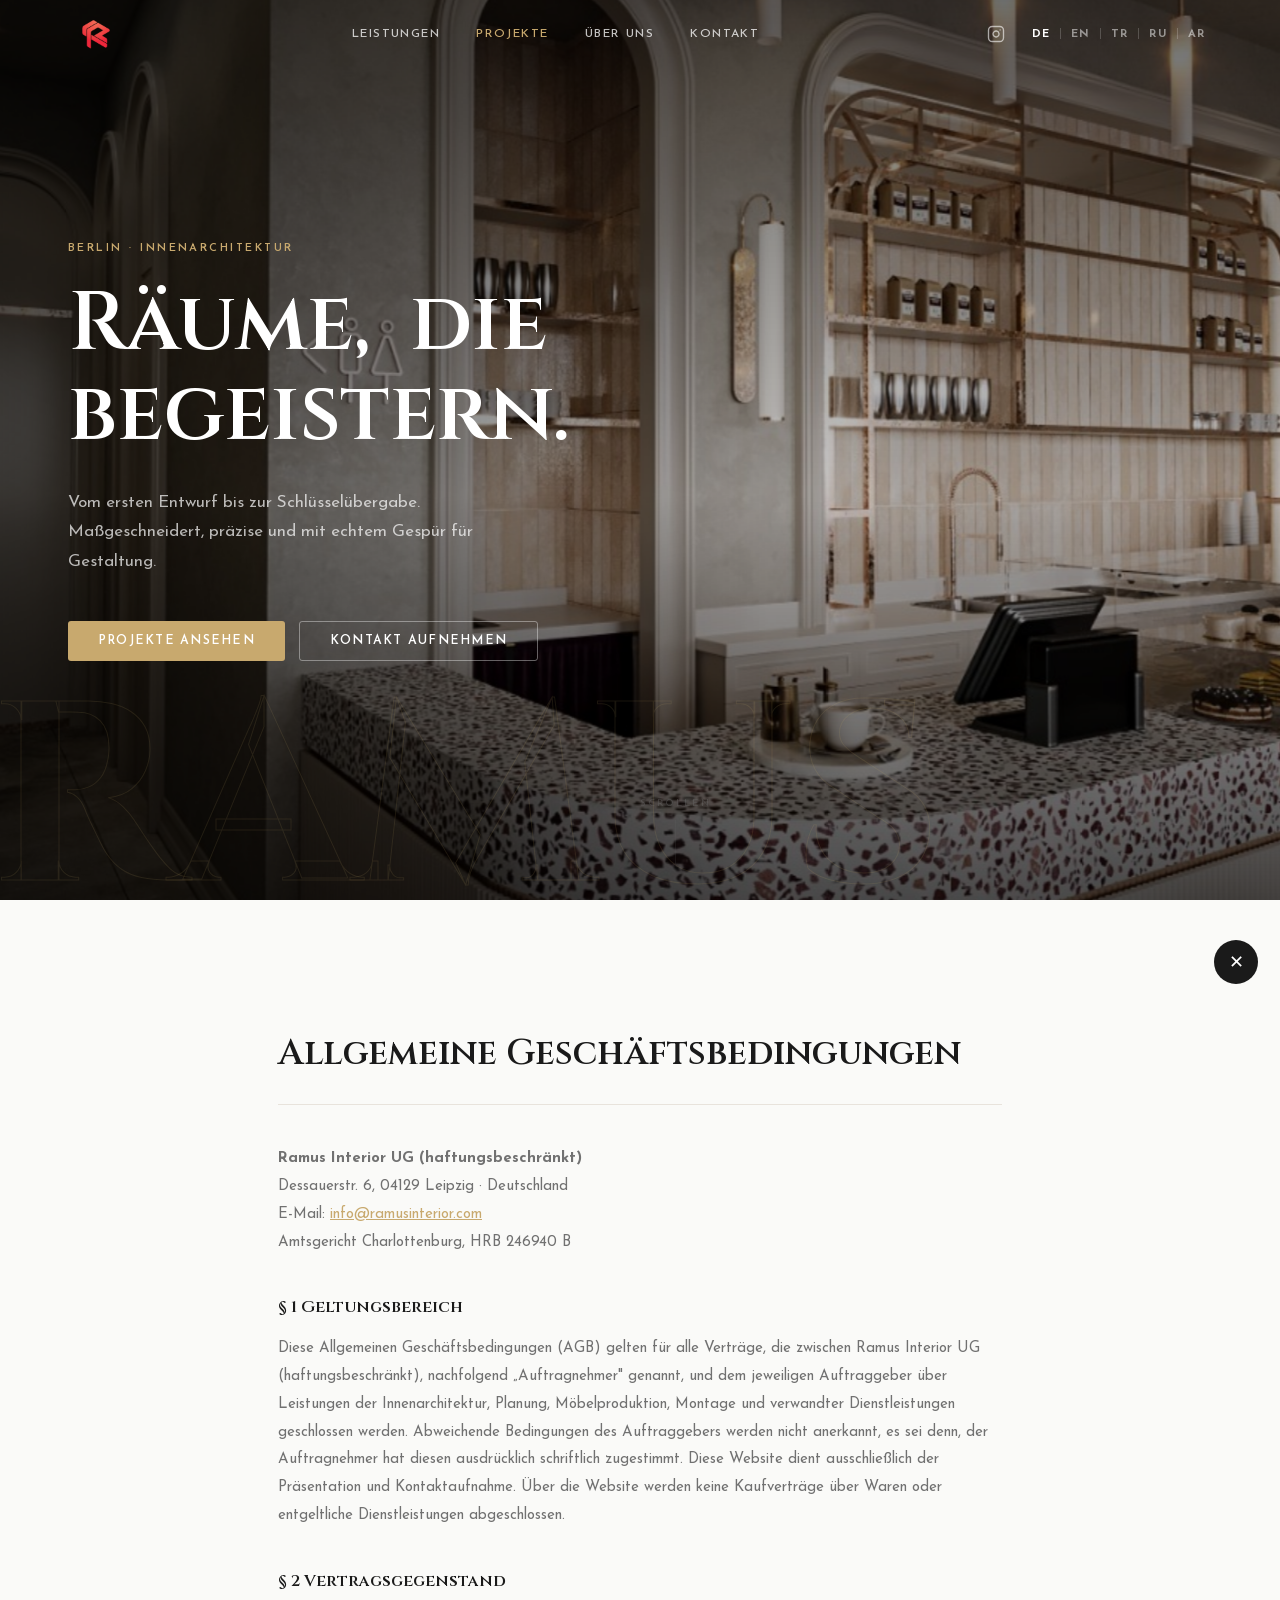
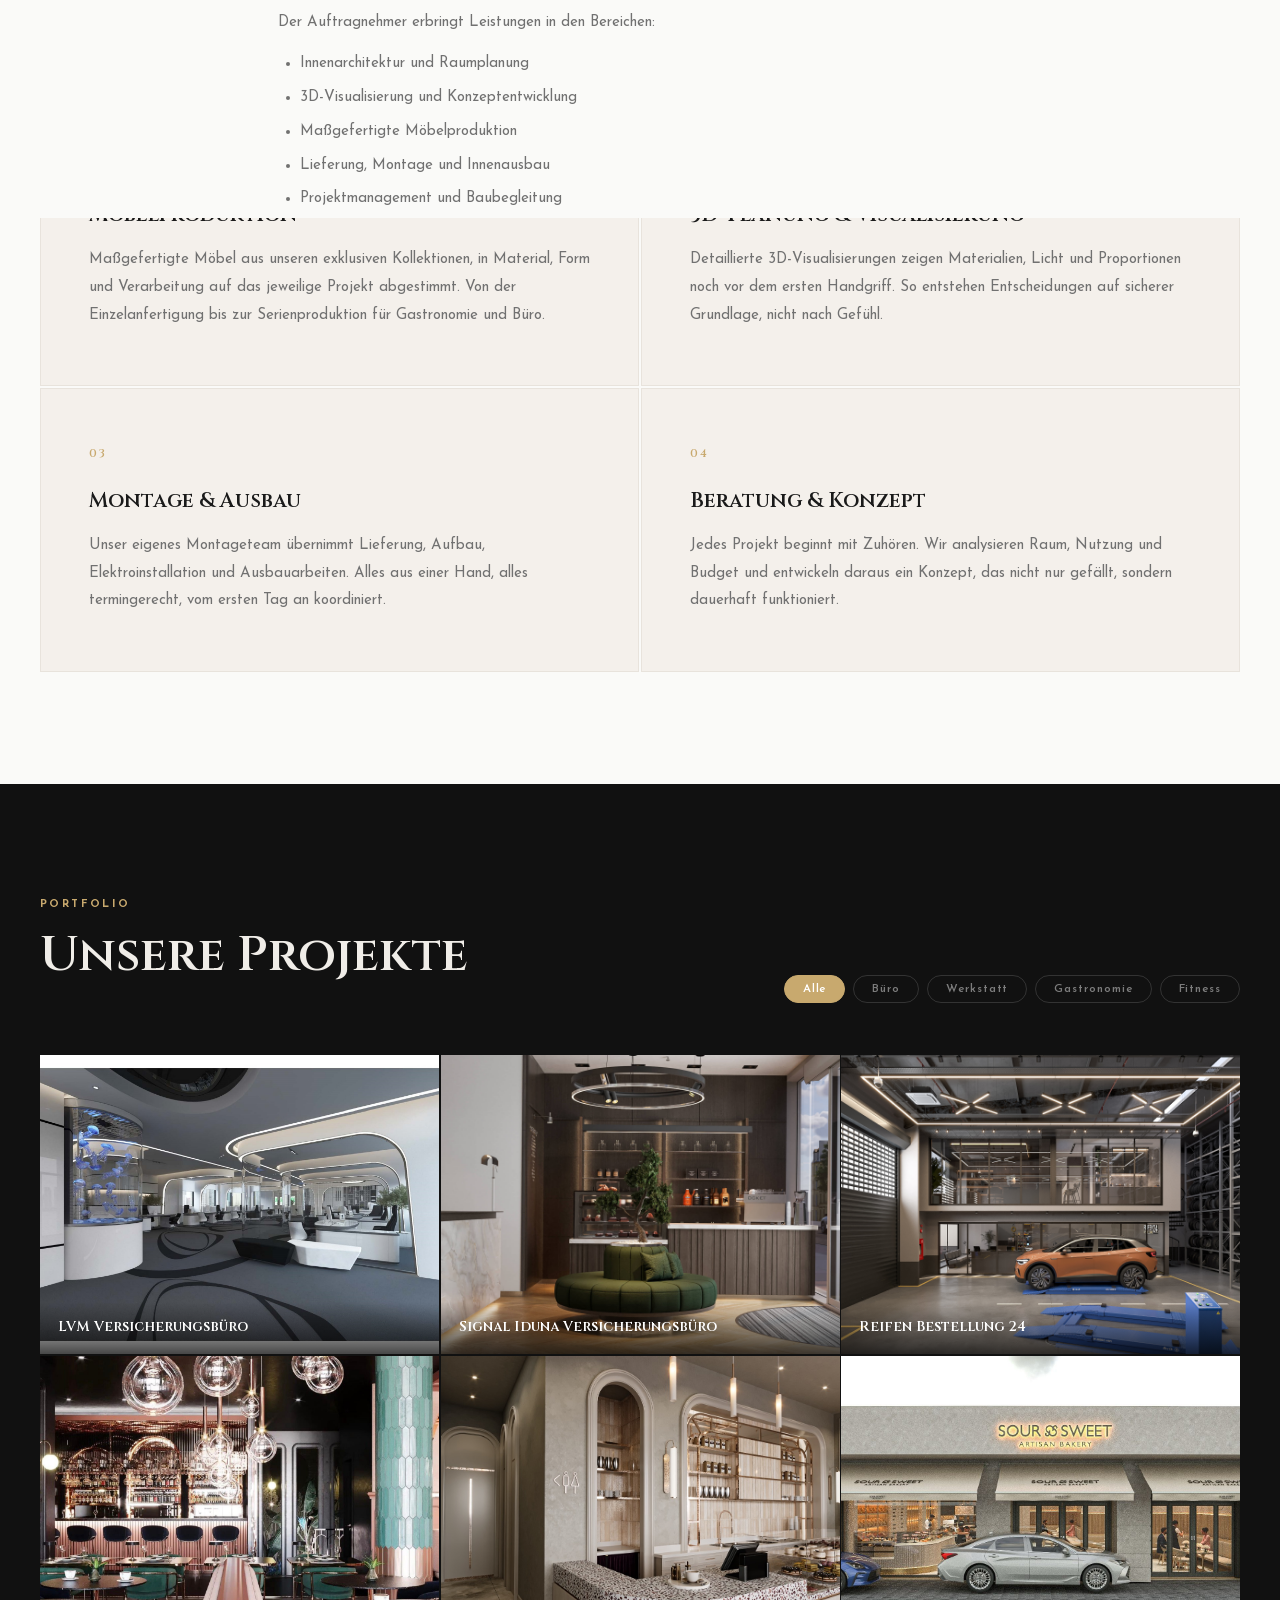
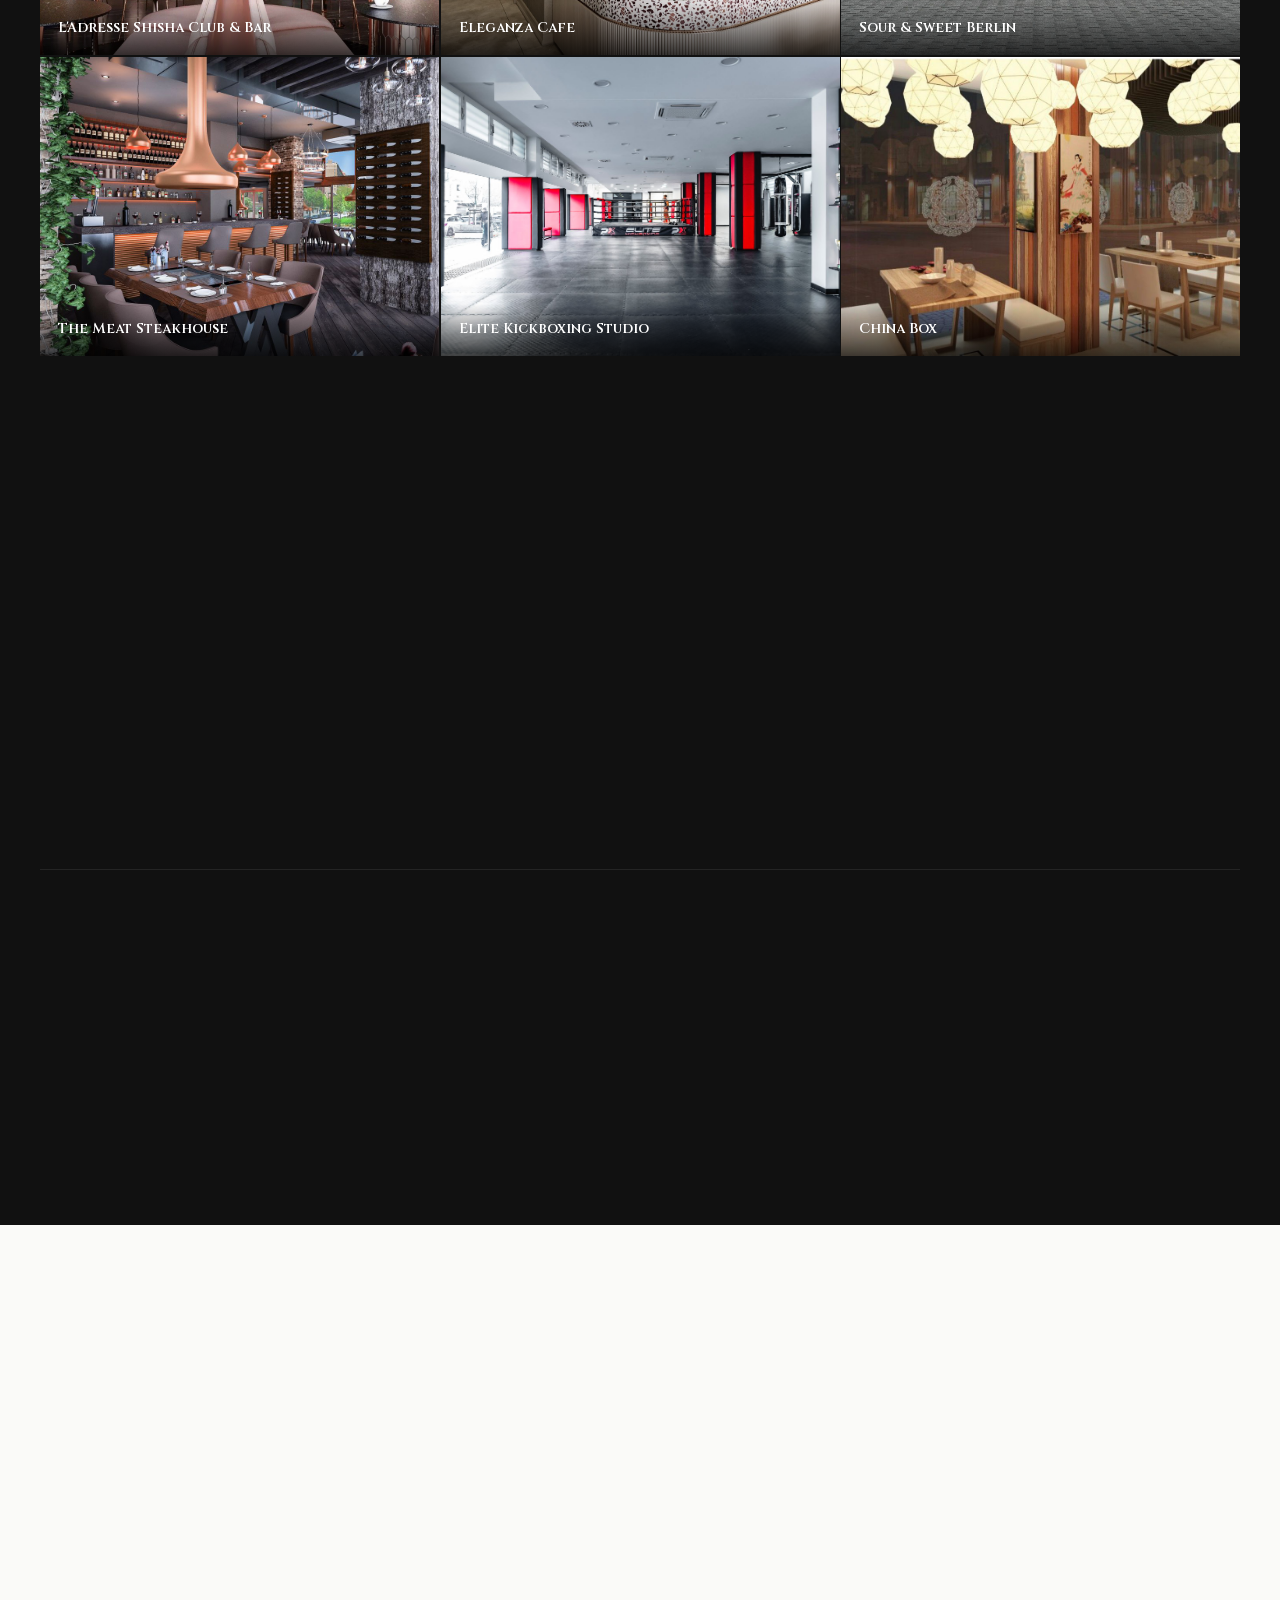
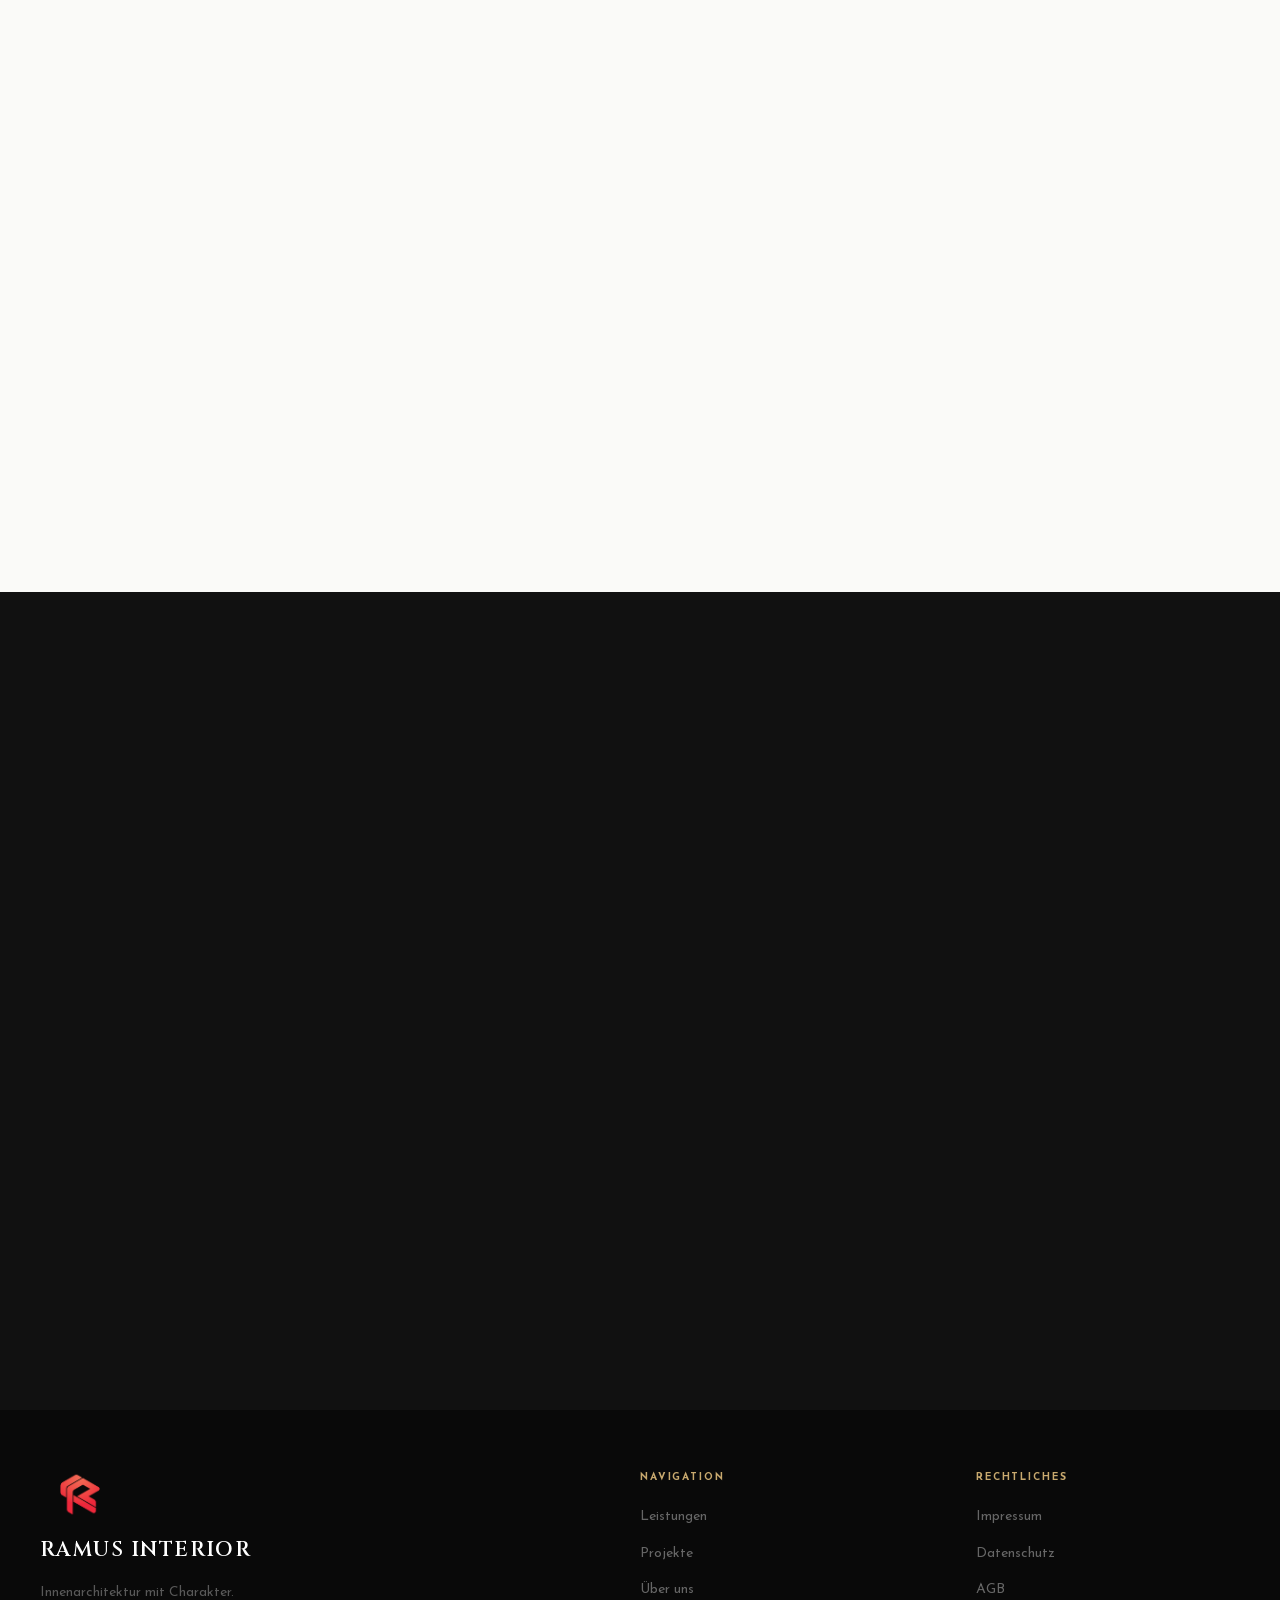
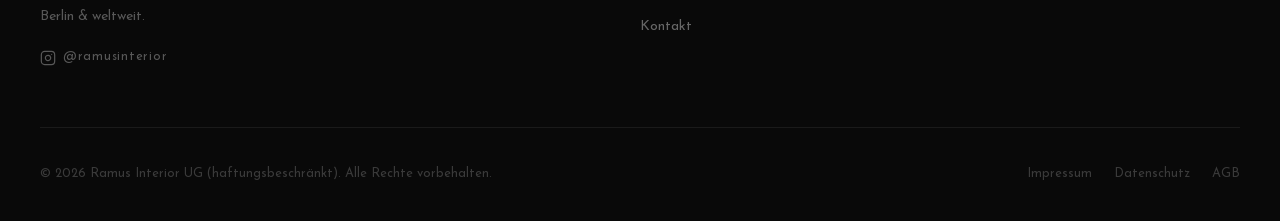
==== commit a91fa88c: "Add admin panel for managing projects and categories Adds a PHP-backed admin panel at /admin (no fra" ====
--- a/index.html
+++ b/index.html
@@ -1090,12 +1090,8 @@
             <h2 class="sec-h2 ru">Наши проекты</h2>
             <h2 class="sec-h2 ar">مشاريعنا</h2>
           </div>
-          <div class="filters reveal d1" role="group" aria-label="Projektfilter">
+          <div class="filters reveal d1" role="group" aria-label="Projektfilter" id="pfilters">
             <button class="filt on" data-f="all" onclick="filter('all')"><span class="de">Alle</span><span class="en">All</span><span class="tr">Tümü</span><span class="ru">Все</span><span class="ar">الكل</span></button>
-            <button class="filt" data-f="gastro" onclick="filter('gastro')"><span class="de">Gastronomie</span><span class="en">Gastronomy</span><span class="tr">Gastronomi</span><span class="ru">Рестораны</span><span class="ar">مطاعم</span></button>
-            <button class="filt" data-f="office" onclick="filter('office')"><span class="de">Büro</span><span class="en">Office</span><span class="tr">Ofis</span><span class="ru">Офисы</span><span class="ar">مكاتب</span></button>
-            <button class="filt" data-f="fitness" onclick="filter('fitness')"><span class="de">Fitness</span><span class="en">Fitness</span><span class="tr">Fitness</span><span class="ru">Фитнес</span><span class="ar">لياقة</span></button>
-            <button class="filt" data-f="werkstatt" onclick="filter('werkstatt')"><span class="de">Werkstatt</span><span class="en">Workshop</span><span class="tr">Atölye</span><span class="ru">Автосервис</span><span class="ar">ورشة</span></button>
           </div>
         </div>
         <div class="proj-grid" id="pgrid"></div>
@@ -1572,179 +1568,55 @@
   <!-- ═══ SCRIPT ══════════════════════════════════════════════════ -->
   <script>
   /* ── DATA ────────────────────────────────────────────────────── */
-  const PROJECTS = [
-    {
-      id: 6, cat: 'office',
-      title: 'LVM Versicherungsbüro',
-      loc: 'Berlin', area: '200 m²', year: '2020',
-      img:  'images/uploads/LVM-1.jpeg',
-      imgs: ['images/uploads/LVM-1.jpeg',
-             'images/uploads/LVM-2.jpeg',
-             'images/uploads/LVM-3.jpeg'],
-      de: 'Das LVM Versicherungsbüro in Berlin wurde auf 200 m² als helles, strukturiertes Arbeitsumfeld konzipiert, das Konzentration und kollegialen Austausch fördert. Großzügige Glasfronten maximieren den natürlichen Lichteinfall, modulare Arbeitsstationen aus maßgefertigten Einbauelementen bieten flexible Nutzung ohne gestalterische Kompromisse. Das konsequent helle Farbkonzept verleiht dem Raum Leichtigkeit und Weite, auch wenn der Grundriss begrenzt ist. Jede Arbeitsfläche, Regalwand und Trennwand wurde in Material und Proportion auf den spezifischen Grundriss abgestimmt und in eigener Fertigung produziert. Funktionale Klarheit und repräsentative Qualität schließen sich in diesem Projekt gegenseitig nicht aus, sondern verstärken einander.',
-      en: 'The LVM insurance office in Berlin was conceived across 200 m² as a light, structured work environment that promotes both concentration and collegial exchange. Generous glass fronts maximise natural light, while modular workstations from custom built-in elements offer flexible use without design compromises. The consistently light colour scheme gives the space a sense of lightness and openness even within a compact footprint. Every work surface, shelving wall and partition was matched in material and proportion to the specific floorplan and produced in-house. Functional clarity and representative quality do not contradict each other in this project, but rather reinforce one another.',
-      tr: 'Berlin\'deki LVM Versicherungsbüro, 200 m²\'de konsantrasyon ve ekip iletişimini teşvik eden aydınlık ve yapılandırılmış bir çalışma ortamı olarak tasarlandı. Özel yerleşik elemanlardan oluşan modüler iş istasyonları esnek kullanım sağlıyor. Her yüzey ve bölücü, mekanın özel planına göre üretildi.',
-      ru: 'Офис LVM в Берлине спроектирован на 200 м² как светлая, структурированная рабочая среда. Модульные рабочие места из встроенных элементов обеспечивают гибкое использование. Каждая поверхность и перегородка подобрана под конкретную планировку и произведена на нашем предприятии.',
-      ar: 'صُمِّم مكتب LVM في برلين على مساحة 200 م² كبيئة عمل مضيئة ومنظّمة. محطات العمل المعيارية من عناصر مدمجة توفّر استخداماً مرناً. كل سطح وفاصل مطابق للمسقط المحدد ومنتج في مصنعنا.'
-    },
-    {
-      id: 5, cat: 'office',
-      title: 'Signal Iduna Versicherungsbüro',
-      loc: 'Berlin-Charlottenburg', area: '400 m²', year: '2025',
-      img:  'images/uploads/SIGNAL-IDUNA-1.jpeg',
-      imgs: ['images/uploads/SIGNAL-IDUNA-1.jpeg',
-             'images/uploads/SIGNAL-IDUNA-2.jpeg',
-             'images/uploads/SIGNAL-IDUNA-3.jpeg',
-             'images/uploads/SIGNAL-IDUNA-4.jpeg',
-             'images/uploads/SIGNAL-IDUNA-5.jpeg',
-             'images/uploads/SIGNAL-IDUNA-6.jpeg',
-             'images/uploads/SIGNAL-IDUNA-7.jpeg',
-             'images/uploads/SIGNAL-IDUNA-8.jpeg',
-             'images/uploads/SIGNAL-IDUNA-9.jpeg',
-             'images/uploads/SIGNAL-IDUNA-10.jpeg',
-             'images/uploads/SIGNAL-IDUNA-11.jpeg',
-             'images/uploads/SIGNAL-IDUNA-12.jpeg',
-             'images/uploads/SIGNAL-IDUNA-13.jpeg',
-             'images/uploads/SIGNAL-IDUNA-14.jpeg',
-             'images/uploads/SIGNAL-IDUNA-15.jpeg',
-             'images/uploads/SIGNAL-IDUNA-16.jpeg'],
-      de: 'Das Signal Iduna Versicherungsbüro in Berlin-Charlottenburg ist ein Beispiel dafür, wie gewerbliche Büroeinrichtung Professionalität und Nahbarkeit gleichermaßen vermitteln kann. Ein Empfangstresen aus weißem Naturstein setzt den ersten Eindruck, maßgefertigte Loungemöbel, zurückhaltende Begrünung und präzise gesetzte Lichtpunkte schaffen eine Empfangsatmosphäre, die Kunden willkommen heißt. Glaspartitionen strukturieren den 400 m² großen Grundriss ohne Tageslicht oder Transparenz zu opfern. Jede Arbeitszone wurde im Hinblick auf Konzentration, Kommunikation und repräsentative Außenwirkung geplant. Alle Möbel und Einbauten wurden nach Maß produziert und passgenau montiert. Das Ergebnis ist ein Büro, das von Vertrauen und Qualität erzählt, ohne diese Werte explizit zu benennen.',
-      en: 'The Signal Iduna insurance office in Berlin-Charlottenburg demonstrates how commercial office interiors can communicate professionalism and approachability in equal measure. A reception desk in white natural stone sets the first impression, while custom lounge furniture, restrained greenery and precisely placed lighting create a welcoming atmosphere for clients. Glass partitions structure the 400 m² floorplan without sacrificing daylight or transparency. Each work zone was planned with concentration, communication and representative appearance in mind. All furniture and built-in elements were produced to measure and installed with precision. The result is an office that speaks of trust and quality without stating these values explicitly.',
-      tr: 'Berlin-Charlottenburg\'daki Signal Iduna Versicherungsbüro, ticari ofis tasarımının profesyonellik ve sıcaklığı aynı anda nasıl iletebileceğini gösteriyor. 400 m²\'de cam bölmeler gün ışığını korurken mekanı düzenliyor. Tüm mobilya ve yerleşik elemanlar ölçüye göre üretildi.',
-      ru: 'Страховой офис Signal Iduna в Берлин-Шарлоттенбурге демонстрирует, как коммерческое офисное пространство может одновременно транслировать профессионализм и доступность. На 400 м² стеклянные перегородки структурируют план, не жертвуя светом. Вся мебель изготовлена на заказ.',
-      ar: 'يُبيّن مكتب التأمين Signal Iduna في برلين-شارلوتنبورغ كيف يمكن للتصميم التجاري أن ينقل المهنية والترحيب في آنٍ واحد. على 400 م²، تُنظّم الفواصل الزجاجية المسقط الأفقي دون التضحية بالضوء. جميع الأثاث والعناصر المدمجة مصنوعة حسب المقاس.'
-    },
-    {
-      id: 10, cat: 'werkstatt',
-      title: 'Reifen Bestellung 24',
-      loc: 'Deutschland', area: '250 m²', year: '2026',
-      img:  'images/autowerkstatt/reifen-1.jpeg',
-      imgs: ['images/autowerkstatt/reifen-1.jpeg',
-             'images/autowerkstatt/reifen-2.jpeg',
-             'images/autowerkstatt/reifen-3.jpeg',
-             'images/autowerkstatt/reifen-4.jpeg',
-             'images/autowerkstatt/reifen-5.jpeg',
-             'images/autowerkstatt/reifen-6.jpeg'],
-      de: 'Reifen Bestellung 24 ist ein Projekt, das zeigt, wie ein modernes Kfz-Servicebetrieb eine souveräne räumliche Identität entwickeln kann. Auf rund 250 m² wurden Werkstattbereich, Kundenempfang und Leitungsbüro zu einem gestalterisch durchgängigen Gesamtkonzept zusammengeführt. Eine neu eingezogene Galerie über dem Werkstattboden schafft Raum für ein verglastes Managementbüro mit direktem Sichtbezug zur Arbeitsfläche — Transparenz als architektonisches Prinzip, das Vertrauen und Professionalität gleichermaßen kommuniziert. Der Empfangsbereich verbindet eine hochwertige Lounge-Atmosphäre mit funktionalen Beratungsarbeitsplätzen, während der Wartebereich mit Panoramaverglasung zur Straße und komfortabler Möblierung eine Aufenthaltsqualität schafft, die in dieser Branche selten ist. Dunkle Holztöne, lineare Lichtführung und präzise Einbauten prägen eine Identität, die Premiumanspruch und Funktionalität klar benennt.',
-      en: 'Reifen Bestellung 24 demonstrates how a modern tyre service operation can develop a confident spatial identity. Across approximately 250 m², the workshop floor, customer reception and management office have been united into a single coherent design concept. A newly introduced mezzanine above the workshop creates space for a glazed management office with a direct sightline to the work floor — transparency as an architectural principle that communicates trust and professionalism in equal measure. The reception area combines a high-quality lounge atmosphere with functional consultation workstations, while the waiting zone, with its panoramic glazing to the street and quality furnishings, delivers a level of comfort rarely found in this sector. Dark wood tones, linear lighting and precise built-ins define an identity that clearly signals premium standards and operational rigour.',
-      tr: 'Reifen Bestellung 24, modern bir lastik servis işletmesinin güçlü bir mekansal kimlik oluşturabileceğini gösteren bir proje. Yaklaşık 250 m²\'de atölye alanı, müşteri resepsiyonu ve yönetim ofisi tasarımsal olarak tek bir bütüne dönüştürüldü. Atölye tabanının üzerinde yeni inşa edilen asma kat, doğrudan çalışma alanına bakan camlı bir yönetim ofisine ev sahipliği yapıyor. Resepsiyon, kaliteli lounge atmosferiyle işlevsel danışma alanlarını bir araya getirirken bekleme bölgesi, sokağa bakan panoramik cam ve konforlu mobilyayla bu sektörde ender rastlanan bir kalite sunuyor. Koyu ahşap tonları, lineer aydınlatma ve özel üretim mobilyalar premium duruşu net biçimde ortaya koyuyor.',
-      ru: 'Reifen Bestellung 24 — проект, демонстрирующий, как современный шиномонтажный сервис может обрести уверенную пространственную идентичность. На 250 м² зона мастерской, клиентская рецепция и офис руководства объединены в единую дизайн-концепцию. Встроенная галерея над полом мастерской создаёт застеклённый управленческий офис с прямым видом на рабочую зону. Зона рецепции сочетает высококачественную лаунж-атмосферу с функциональными рабочими местами для консультаций, а зона ожидания с панорамным остеклением предлагает уровень комфорта, редкий в этой отрасли. Тёмные деревянные тона, линейное освещение и точные встроенные элементы формируют идентичность премиального уровня.',
-      ar: 'يُجسّد مشروع Reifen Bestellung 24 كيف يمكن لخدمة إطارات حديثة أن تطوّر هوية مكانية راسخة. على نحو 250 م²، تم دمج منطقة الورشة وصالة الاستقبال ومكتب الإدارة في مفهوم تصميمي متكامل. أُضيف طابق وسيط فوق أرضية الورشة يضم مكتباً زجاجياً للإدارة مع إطلالة مباشرة على منطقة العمل. تجمع منطقة الاستقبال بين أجواء اللاونج الراقية ومحطات استشارة وظيفية، بينما تُوفّر منطقة الانتظار بزجاجها البانورامي على الشارع وأثاثها الفاخر مستوى من الراحة نادراً ما يُوجد في هذا القطاع. الأخشاب الداكنة والإضاءة الخطية والعناصر المدمجة المصنوعة بدقة تُعرّف هوية تعكس المعايير المتميزة.'
-    },
-    {
-      id: 1, cat: 'gastro',
-      title: "L'Adresse Shisha Club & Bar",
-      loc: 'Berlin', area: '480 m²', year: '2025',
-      img:  'images/uploads/Ladresse-1.jpeg',
-      imgs: ['images/uploads/Ladresse-1.jpeg',
-             'images/uploads/Ladresse-2.jpeg',
-             'images/uploads/Ladresse-3.jpeg',
-             'images/uploads/Ladresse-4.jpeg'],
-      de: 'L\'Adresse Shisha Club & Bar in Berlin ist eines der anspruchsvollsten Gastronomieeinrichtungsprojekte in unserem Portfolio. Raumhohe Regalsysteme aus dunklem Holzfurnier, Polstermöbel in tiefen Grautönen und eine präzise konzipierte Lichtarchitektur schaffen auf 480 m² eine Lounge-Atmosphäre, die hochwertiges Material und dramatische Stimmung zu einem stimmigen Gesamtbild vereint. Bar- und Gastbereiche wurden gestalterisch eng miteinander verbunden, bleiben funktional aber klar voneinander getrennt. Jede Oberfläche wurde auf Langlebigkeit, Reinigungsfreundlichkeit und Haptik geprüft, da im Gastronomiebetrieb ästhetischer Anspruch und alltägliche Belastbarkeit gleichermaßen zählen. Alle Einbauten entstanden in eigener Fertigung.',
-      en: 'L\'Adresse Shisha Club & Bar in Berlin is one of the most sophisticated hospitality projects in our portfolio. Floor-to-ceiling shelving in dark wood veneer, upholstered seating in deep grey tones and a precisely designed lighting architecture create a lounge atmosphere across 480 m² that unites premium material with dramatic mood in a cohesive whole. Bar and guest areas were closely connected visually while remaining clearly distinct in function. Every surface was evaluated for durability, ease of maintenance and tactility, since aesthetic quality and operational resilience are equally important in hospitality. All built-in elements were produced in-house.',
-      tr: 'Berlin\'deki L\'Adresse Shisha Club & Bar, portföyümüzdeki en iddialı gastronomi projelerinden biri. 480 m²\'de koyu ahşap kaplamalı yüksek raf sistemleri, derin gri tonlarda döşemeli mobilyalar ve özenle tasarlanmış ışık mimarisi, kaliteli malzeme ile dramatik atmosferi bir araya getiriyor. Tüm mobilyalar kendi üretimimizde üretildi.',
-      ru: 'L\'Adresse Shisha Club & Bar в Берлине — один из самых требовательных ресторанных проектов в нашем портфолио. На 480 м² стеллажи в тёмном шпоне, мягкая мебель в глубоких серых тонах и продуманная световая архитектура создают лаундж-атмосферу высокого класса. Все элементы изготовлены в нашем производстве.',
-      ar: 'يُعدّ L\'Adresse Shisha Club & Bar في برلين من أكثر مشاريع الضيافة تطلباً في محفظتنا. على 480 م²، تخلق أنظمة الرفوف الشاهقة بخشب داكن والمقاعد المبطّنة وهندسة الإضاءة المدروسة أجواء لاونج راقية. جميع العناصر المدمجة من إنتاجنا الخاص.'
-    },
-    {
-      id: 8, cat: 'gastro',
-      title: 'Eleganza Cafe',
-      loc: 'Berlin, Unter den Linden', area: '75 m²', year: '2023',
-      img:  'images/uploads/Eleganze-Cafe-1.jpeg',
-      imgs: ['images/uploads/Eleganze-Cafe-1.jpeg',
-             'images/uploads/Eleganze-Cafe-2.jpeg',
-             'images/uploads/Eleganze-Cafe-3.jpeg',
-             'images/uploads/Eleganze-Cafe-4.jpeg'],
-      de: 'Das Eleganza Cafe am Berliner Unter den Linden beweist, dass Kleinfläche und großer gestalterischer Auftritt kein Widerspruch sind. Gewölbte Archdetails als strukturgebendes Element verleihen dem Raum eine architektonische Tiefe, die weit über das Maß der tatsächlichen Fläche hinausgeht. Eine mit Terrazzo verkleidete Theke, goldtonige Armaturen und warme Materialien schaffen auf 75 m² eine mediterrane Wärme, die Gäste sofort einlädt. Maßgefertigte Lichtmodule inszenieren die Regalarchitektur als dekoratives Kernstück des Interieurs und setzen Produkte wie Kunst in Szene. Alle Einbauten wurden passgenau produziert und montiert, sämtliche Materialien auf Café-Betrieb, Pflegeleichtigkeit und langfristige Ästhetik hin ausgewählt.',
-      en: 'Eleganza Cafe on Berlins Unter den Linden proves that compact scale and strong design presence are not contradictions. Arched architectural details as the structural leitmotif give the space an architectural depth far exceeding the actual floor area. A terrazzo-clad counter, gold-toned fixtures and warm materials create a Mediterranean warmth across 75 m² that immediately invites guests in. Custom lighting modules stage the shelving architecture as the decorative centrepiece of the interior, presenting products as works of art. All built-ins were produced to measure and installed precisely, every material selected for café operation, ease of maintenance and long-term aesthetic integrity.',
-      tr: 'Berlin Unter den Linden\'deki Eleganza Cafe, küçük alanın büyük tasarım etkisiyle çelişmediğini kanıtlıyor. Kemer detayları mekanı aşan bir mimari derinlik katıyor; terrazzo kaplı tezgah, altın tonlu armatürler ve sıcak malzemeler 75 m²\'de Akdeniz sıcaklığı yaratıyor. Tüm aydınlatma modülleri özel üretim.',
-      ru: 'Eleganza Cafe на берлинском Унтер-ден-Линден доказывает: компактный масштаб и сильное дизайнерское присутствие не противоречат друг другу. Арочные детали придают пространству архитектурную глубину, а стойка из террацо, золотистые светильники и тёплые материалы создают средиземноморское тепло на 75 м². Все световые модули — собственного производства.',
-      ar: 'يُثبت Eleganza Cafe في برلين على شارع أونتر دن ليندن أن الحجم الصغير والحضور التصميمي القوي لا يتناقضان. تفاصيل الأقواس تمنح الفضاء عمقاً معمارياً، فيما تخلق الكاونتر الترازو والتجهيزات الذهبية والمواد الدافئة دفء البحر الأبيض على 75 م². جميع وحدات الإضاءة من إنتاجنا.'
-    },
-    {
-      id: 4, cat: 'gastro',
-      title: 'Sour & Sweet Berlin',
-      loc: 'Berlin', area: '650 m²', year: '2025',
-      img:  'images/uploads/Sour-and-Sweet-Berlin-1.jpeg',
-      imgs: ['images/uploads/Sour-and-Sweet-Berlin-1.jpeg',
-             'images/uploads/Sour-and-Sweet-Berlin-2.jpeg',
-             'images/uploads/Sour-and-Sweet-Berlin-3.jpeg',
-             'images/uploads/Sour-and-Sweet-Berlin-4.jpeg',
-             'images/uploads/Sour-and-Sweet-Berlin-5.jpg',
-             'images/uploads/Sour-and-Sweet-Berlin-6.jpg',
-             'images/uploads/Sour-and-Sweet-Berlin-7.jpg'],
-      de: 'Sour & Sweet Berlin ist mit 650 m² eines der flächenmäßig größten Projekte in unserem Portfolio und zeigt, wie konsequent eine Markenidentität in Architektur und Einrichtung übersetzt werden kann. Warme Materialien, handwerkliche Oberflächen und ein sorgfältig gestalteter räumlicher Übergang zwischen dem öffentlichen Café-Bereich und der einsehbaren Backstube kommunizieren Transparenz und Authentizität. Maßgefertigte Einbauten gliedern die Fläche in klar erkennbare Zonen, ein kohärentes Beleuchtungskonzept verbindet sie gestalterisch zu einem stimmigen Ganzen. Jede Oberfläche und jeder Möbelkörper wurde in enger Abstimmung mit dem Auftraggeber entwickelt und in eigener Fertigung realisiert. Die durchdachte Wegführung macht den Besuch zur räumlichen Erfahrung.',
-      en: 'Sour & Sweet Berlin is, at 650 m², one of the largest projects by area in our portfolio and demonstrates how consistently a brand identity can be translated into architecture and interior design. Warm materials, artisanal surfaces and a carefully designed spatial transition between the public café area and the visible bakery production communicate transparency and authenticity. Custom-built elements structure the space into clearly recognisable zones, while a cohesive lighting concept connects them into a harmonious whole. Every surface and furniture piece was developed in close coordination with the client and realised in-house. The considered flow makes each visit a spatial experience.',
-      tr: '650 m²\'lik Sour & Sweet Berlin, portföyümüzdeki en büyük projelerden biri ve bir marka kimliğinin mimari ve tasarıma ne kadar tutarlı biçimde yansıtılabileceğini gösteriyor. Özel üretim mobilyalar mekanı net bölgelere ayırıyor, tutarlı bir aydınlatma konsepti ise bütünü bir araya getiriyor. Her detay müşteriyle yakın koordinasyonla geliştirildi.',
-      ru: 'Sour & Sweet Berlin — один из крупнейших проектов нашего портфолио площадью 650 м², демонстрирующий, как последовательно идентичность бренда может быть воплощена в архитектуре. Встроенные элементы зонируют пространство, а единая концепция освещения объединяет его в единое целое. Каждая деталь разработана в тесном взаимодействии с клиентом.',
-      ar: 'يُعدّ Sour & Sweet Berlin بمساحة 650 م² من أكبر مشاريعنا، ويُظهر كيف يمكن ترجمة هوية العلامة التجارية بثبات في التصميم. العناصر المدمجة تُقسّم الفضاء إلى مناطق واضحة، فيما يوحّدها مفهوم إضاءة متسق. كل تفصيل طُوّر بتنسيق وثيق مع العميل.'
-    },
-    {
-      id: 7, cat: 'gastro',
-      title: 'The Meat Steakhouse',
-      loc: 'Berlin', area: '170 m²', year: '2018',
-      img:  'images/uploads/The-Meat-2.jpeg',
-      imgs: ['images/uploads/The-Meat-2.jpeg',
-             'images/uploads/The-Meat-3.jpeg',
-             'images/uploads/The-Meat-4.jpeg',
-             'images/uploads/The-Meat-5.jpeg',
-             'images/uploads/The-Meat-6.jpeg',
-             'images/uploads/The-Meat-7.jpeg'],
-      de: 'The Meat Steakhouse in Berlin ist ein Interieur, das aus dem Anspruch entstanden ist, Materialqualität spürbar und nicht nur sichtbar zu machen. Kupferfarbene Pendelleuchten werfen ihr warmes Licht über Natursteinoberflächen und dunkle Eichenholzelemente, handgenähte Lederpolster und rustikales Sichtmauerwerk verstärken die erdige Authentizität des Konzepts. Präzise verarbeitete Holzdetails an Tischen, Bänken und Wandverkleidungen zeigen, dass handwerkliche Qualität auch im intensiven Gastronomiebetrieb dauerhaft standhält. Jede Materialwahl wurde auf langfristige Nutzung ausgerichtet: Oberflächen und Möbel, die mit der Zeit Charakter entwickeln, statt zu veraltern. Alle Einbauten wurden in eigener Fertigung produziert und vor Ort montiert.',
-      en: 'The Meat Steakhouse in Berlin is an interior born from the ambition to make material quality felt, not merely seen. Copper-toned pendants cast warm light across natural stone surfaces and dark oak elements, while hand-stitched leather upholstery and rustic exposed masonry reinforce the earthy authenticity of the concept. Precisely crafted wood details on tables, benches and wall claddings demonstrate that artisanal quality holds its own even under the demands of daily hospitality operation. Every material choice was made with long-term use in mind: surfaces and furniture that develop character over time rather than becoming dated. All built-ins were produced in-house and installed on-site.',
-      tr: 'Berlin\'deki The Meat Steakhouse, malzeme kalitesini görünür değil, hissettirilebilir kılma hedefiyle tasarlanmış bir iç mekandır. Bakır tonlu sarkıtlar, doğal taş yüzeylere ve koyu meşe elemanlara sıcak ışık döküyor; el dikişli deri döşemeler ve tuğla doku mekanın özgünlüğünü pekiştiriyor. Tüm mobilyalar özel üretimdir.',
-      ru: 'The Meat Steakhouse в Берлине — интерьер, рождённый из стремления сделать качество материала ощутимым, а не просто видимым. Медные светильники льют тёплый свет на поверхности из натурального камня и тёмного дуба, ручная кожаная обивка и кирпичная кладка усиливают аутентичность. Всё изготовлено на нашем производстве.',
-      ar: 'The Meat Steakhouse في برلين تصميم داخلي وُلد من الطموح لجعل جودة المواد محسوسةً لا مرئيةً فحسب. المصابيح النحاسية تسكب ضوءاً دافئاً على أسطح الحجر الطبيعي والبلوط الداكن، فيما تعزّز الجلود والطابوق المكشوف الأصالة. جميع الأثاث من إنتاجنا.'
-    },
-    {
-      id: 9, cat: 'fitness',
-      title: 'Elite Kickboxing Studio',
-      loc: 'Berlin', area: '800 m²', year: '2023',
-      img:  'images/uploads/Elite-1.jpeg',
-      imgs: ['images/uploads/Elite-1.jpeg',
-             'images/uploads/Elite-2.jpeg',
-             'images/uploads/Elite-3.jpeg',
-             'images/uploads/Elite-4.jpeg'],
-      de: 'Das Elite Kickboxing Studio in Berlin definiert auf 800 m² eine Ästhetik des Leistungssports, die weit über übliche Funktionalität hinausgeht. Sichtbeton, metallische Oberflächen und konsequente Geometrie erzeugen eine Atmosphäre, die Intensität und Fokus einfordert, ohne rein zweckorientiert zu wirken. Drei funktionale Zonen, Trainingsbereich, Café und Büro, wurden gestalterisch zu einem kohärenten Gesamtbild verbunden und sind räumlich dennoch klar voneinander getrennt. Die hochwertige Akustikgestaltung und das auf Leistungssport ausgerichtete Beleuchtungskonzept wurden ebenso sorgfältig geplant wie die Möbel und Einbauten. Alle Ausstattungselemente entstanden in eigener Fertigung und wurden auf die besonderen Anforderungen eines intensiv genutzten Sportbetriebs ausgelegt.',
-      en: 'Elite Kickboxing Studio in Berlin redefines the aesthetics of performance sport across 800 m², going far beyond conventional functionality. Exposed concrete, metallic surfaces and consistent geometry create an atmosphere that demands intensity and focus without appearing purely utilitarian. Three functional zones, training area, café and office, have been united into a coherent visual whole while remaining clearly separated in spatial terms. The high-quality acoustic design and performance-sport lighting concept were planned with the same care as the furniture and built-in elements. All fittings were produced in-house and designed to meet the particular demands of an intensively used sporting environment.',
-      tr: 'Berlin\'deki Elite Kickboxing Studio, 800 m²\'de performans sporunu yeniden tanımlıyor. Çıplak beton, metalik yüzeyler ve tutarlı geometri, yalnızca işlevsel görünmeden yoğunluk ve odak isteyen bir atmosfer yaratıyor. Antrenman alanı, kafe ve ofis olmak üzere üç işlevsel bölge tasarımsal olarak bir bütün oluşturuyor. Tüm donanım özel üretimdir.',
-      ru: 'Elite Kickboxing Studio в Берлине переосмысливает эстетику силового спорта на 800 м². Открытый бетон, металлические поверхности и последовательная геометрия создают атмосферу интенсивности без утилитарности. Три зоны — тренировочная, кафе и офис — объединены в единый визуальный образ. Всё оборудование произведено на нашем предприятии.',
-      ar: 'يُعيد Elite Kickboxing Studio في برلين تعريف جماليات الرياضة على 800 م². الخرسانة المكشوفة والأسطح المعدنية والهندسة المتسقة تخلق أجواءً تستدعي التركيز دون أن تبدو نفعية بحتة. ثلاث مناطق وظيفية، التدريب والمقهى والمكتب، موحّدة في صورة بصرية متكاملة. جميع التجهيزات من إنتاجنا الخاص.'
-    },
-    {
-      id: 3, cat: 'gastro',
-      title: 'China Box',
-      loc: 'Berlin', area: '150 m²', year: '2019',
-      img:  'images/uploads/China-Box-1.jpeg',
-      imgs: ['images/uploads/China-Box-1.jpeg',
-             'images/uploads/China-Box-2.jpeg',
-             'images/uploads/China-Box-3.jpeg',
-             'images/uploads/China-Box-4.jpeg'],
-      de: 'China Box in Berlin verbindet asiatische Gestaltungssprache mit zeitgemäßem Handwerk auf 150 m². Ornamentierte Wandpaneele aus hellem Massivholz mit geometrischen Mustern rahmen den gesamten Raum und zeigen, wie präzise Detailarbeit eine klare Identität erzeugt. Kugelförmige Pendelleuchten in Weiß tauchen die Eichentische und cremefarbenen Polsterstühle in ein gleichmäßig warmes Licht, das Behaglichkeit und Konzentration zugleich schafft. Die Deckengestaltung mit traditionell anmutenden ornamentalen Elementen wird in den Wandpaneelen aufgegriffen und schafft so ein durchgehendes gestalterisches Thema. Alle Einbauten wurden in eigener Produktion gefertigt, sämtliche Oberflächen auf gastronomische Belastbarkeit hin ausgewählt und vor Ort präzise montiert.',
-      en: 'China Box in Berlin unites Asian design language with contemporary craftsmanship across 150 m². Ornamental wall panels in light solid wood with geometric patterns frame the entire space and show how precise detail work creates a clear identity. White globe pendants bathe oak tables and cream upholstered chairs in warm, even light that creates comfort and concentration simultaneously. The ceiling design with traditionally inspired ornamental elements is echoed in the wall panels, creating a consistent visual theme throughout. All built-ins were produced in-house, all surfaces selected for their suitability for daily hospitality use, and everything installed on-site with precision.',
-      tr: 'Berlin\'deki China Box, 150 m²\'de Asya tasarım dilini çağdaş zanaatla buluşturuyor. Geometrik motifli açık masif ahşap duvar panelleri, mekanın çerçevesini oluştururken net bir kimlik yaratıyor. Tüm mobilyalar özel üretim, tüm yüzeyler gastronomi kullanımı için seçildi.',
-      ru: 'China Box в Берлине объединяет азиатский язык дизайна с современным мастерством на 150 м². Орнаментальные стеновые панели из светлой массивной древесины с геометрическим рисунком задают характер пространства. Вся мебель — собственного производства, все поверхности — для интенсивного ресторанного использования.',
-      ar: 'تجمع China Box في برلين لغة التصميم الآسيوي مع الحرفية المعاصرة على 150 م². ألواح الجدران الخشبية المزخرفة بنقوش هندسية تمنح الفضاء هويةً واضحة. جميع الأثاث من إنتاجنا الخاص، وجميع الأسطح مختارة للاستخدام اليومي.'
-    },
-    {
-      id: 11, cat: 'gastro',
-      title: 'Zeki Lounge',
-      loc: 'Leipzig', area: '175 m²', year: '2022',
-      img:  'images/uploads/Zeki-Lounge-1.jpeg',
-      imgs: ['images/uploads/Zeki-Lounge-1.jpeg',
-             'images/uploads/Zeki-Lounge-2.jpeg',
-             'images/uploads/Zeki-Lounge-3.jpeg',
-             'images/uploads/Zeki-Lounge-4.jpeg'],
-      de: 'Die Zeki Lounge in Leipzig entstand als sorgfältig komponierter Gastraum, in dem jedes Material eine bewusste Entscheidung trägt. Schwarzer Marmor als umlaufender Wandakzent, eine runde Tischanlage aus dunklem Nussholz und ringförmige Designerleuchten fügen sich zu einer Atmosphäre zusammen, die Ruhe und Präsenz verbindet. Auf 175 m² wurden sämtliche Möbel in eigener Fertigung maßgeschneidert und vor Ort mit höchster Sorgfalt montiert. Jede Oberfläche, jede Verbindung und jedes Detail wurde auf Dauerhaftigkeit und Haptik abgestimmt. Das Ergebnis ist ein Gastraum, der Qualität nicht behauptet, sondern zeigt.',
-      en: 'The Zeki Lounge in Leipzig was conceived as a carefully composed restaurant interior in which every material carries a deliberate decision. Black marble as a continuous wall accent, a circular dark walnut dining arrangement and ring-shaped designer pendants combine to form an atmosphere that unites calm and presence. Across 175 m², all furniture was custom-manufactured in-house and installed on-site with precision. Every surface, every joint and every detail was selected for longevity and tactility. The result is a restaurant space that does not claim quality, but demonstrates it.',
-      tr: 'Leipzig\'teki Zeki Lounge, her malzemenin bilinçli bir karar taşıdığı titizlikle tasarlanmış bir mekan olarak hayata geçti. Siyah mermer duvar aksanları, koyu ceviz yuvarlak masa düzeni ve halka şeklindeki aydınlatmalar, sakinlik ve güçlü bir atmosferi bir araya getiriyor. 175 m²\'lik bu alanda tüm mobilyalar özel olarak üretildi ve yerinde hassasiyetle monte edildi.',
-      ru: 'Lounge Zeki в Лейпциге создан как тщательно выверенный ресторанный интерьер, в котором каждый материал несёт осознанное решение. Чёрный мрамор в качестве настенного акцента, круглый обеденный ансамбль из тёмного ореха и кольцеобразные светильники формируют атмосферу, объединяющую спокойствие и присутствие. На 175 м² вся мебель изготовлена на заказ и установлена с высочайшей точностью.',
-      ar: 'تأسّس Zeki Lounge في لايبزيغ كفضاء مطعم مصمّم بعناية، حيث تحمل كل مادة قراراً واعياً. رخام أسود كلمسة جدارية متصلة، طاولة دائرية من الجوز الداكن وإضاءات حلقية تخلق أجواءً تجمع بين الهدوء والحضور. على 175 م²، صُنعت جميع الأثاث حسب الطلب وركّبت بدقة عالية.'
-    
-    }
-  ];
-
-  const CAT = { gastro: 'Gastronomie', office: 'Büro', fitness: 'Fitness', werkstatt: 'Werkstatt' };
+  let PROJECTS = [];
+  let CATEGORIES = [];
+  const CAT_I18N = {
+    gastro:    { de:'Gastronomie', en:'Gastronomy', tr:'Gastronomi', ru:'Рестораны', ar:'مطاعم' },
+    office:    { de:'Büro',        en:'Office',     tr:'Ofis',      ru:'Офисы',     ar:'مكاتب' },
+    fitness:   { de:'Fitness',     en:'Fitness',    tr:'Fitness',   ru:'Фитнес',    ar:'لياقة' },
+    werkstatt: { de:'Werkstatt',   en:'Workshop',   tr:'Atölye',    ru:'Автосервис',ar:'ورشة' },
+  };
+  function catLabel(slug, l) {
+    if (CAT_I18N[slug]) return CAT_I18N[slug][l] || CAT_I18N[slug].de;
+    const c = CATEGORIES.find(x => x.slug === slug);
+    return c ? c.label : slug;
+  }
+
+  async function loadProjectsData() {
+    try {
+      const [pRes, cRes] = await Promise.all([
+        fetch('data/projects.json'),
+        fetch('data/categories.json'),
+      ]);
+      const allProjects = await pRes.json();
+      CATEGORIES = await cRes.json();
+      PROJECTS = allProjects.filter(p => p.active);
+    } catch (e) {
+      PROJECTS = [];
+      CATEGORIES = [];
+    }
+    renderFilters();
+    renderProjects();
+  }
+
+  function renderFilters() {
+    const FILTER_ALL = { de:'Alle', en:'All', tr:'Tümü', ru:'Все', ar:'الكل' };
+    const wrap = document.getElementById('pfilters');
+    if (!wrap) return;
+    const slugs = [...new Set(PROJECTS.map(p => p.category))];
+    const buttons = ['<button class="filt on" data-f="all" onclick="filter(\'all\')">'
+      + Object.entries(FILTER_ALL).map(([l, t]) => `<span class="${l}">${t}</span>`).join('')
+      + '</button>'];
+    slugs.forEach(slug => {
+      const i18n = CAT_I18N[slug];
+      const spans = i18n
+        ? Object.entries(i18n).map(([l, t]) => `<span class="${l}">${t}</span>`).join('')
+        : ['de','en','tr','ru','ar'].map(l => `<span class="${l}">${catLabel(slug, l)}</span>`).join('');
+      buttons.push(`<button class="filt" data-f="${slug}" onclick="filter('${slug}')">${spans}</button>`);
+    });
+    wrap.innerHTML = buttons.join('');
+  }
+
 
 
   /* ── SCROLL PROGRESS ─── */
@@ -1860,6 +1732,8 @@
       const el = document.getElementById(id);
       if (el) el.classList.toggle('active', id==='ml'+l);
     });
+    renderProjects();
+    if (curProj) renderModal();
   }
 
   /* ── NAV SCROLL ─────────────────────────────────────────────── */
@@ -1895,20 +1769,20 @@
   /* ── RENDER PROJECTS ─────────────────────────────────────────── */
   function renderProjects() {
     document.getElementById('pgrid').innerHTML = PROJECTS.map(p => `
-      <div class="proj-card reveal" data-cat="${p.cat}" onclick="openProject(${p.id})"
-           role="button" tabindex="0" aria-label="${p.title} – ${p.loc}"
+      <div class="proj-card reveal" data-cat="${p.category}" onclick="openProject(${p.id})"
+           role="button" tabindex="0" aria-label="${p.name} – ${p.location}"
            onkeydown="if(event.key==='Enter')openProject(${p.id})">
-        <img src="${p.img}" alt="${p.title}" loading="lazy"
+        <img src="${p.images[0]}" alt="${p.name}" loading="lazy"
              onerror="this.parentElement.style.background='linear-gradient(135deg,#1c1c1c,#2a2a2a)';this.remove()">
         <div class="proj-hover" aria-hidden="true">
           <div class="proj-hover-body">
-            <div class="proj-tag">${CAT[p.cat]||p.cat}</div>
-            <div class="proj-name-h">${p.title}</div>
-            <div class="proj-meta">${p.loc} &nbsp;·&nbsp; ${p.area}</div>
+            <div class="proj-tag">${catLabel(p.category, lang)}</div>
+            <div class="proj-name-h">${p.name}</div>
+            <div class="proj-meta">${p.location} &nbsp;·&nbsp; ${p.area}</div>
           </div>
         </div>
         <div class="proj-strip" aria-hidden="true">
-          <div class="proj-strip-name">${p.title}</div>
+          <div class="proj-strip-name">${p.name}</div>
         </div>
       </div>
     `).join('');
@@ -1942,9 +1816,9 @@
       area:     {de:'Fläche',   en:'Area',     tr:'Alan',  ru:'Площадь', ar:'المساحة'},
       year:     {de:'Abschluss',en:'Completion',tr:'Yıl',  ru:'Год',    ar:'السنة'},
     };
-    const hasMulti = p.imgs.length > 1;
+    const hasMulti = p.images.length > 1;
     const dots = hasMulti
-      ? `<div class="img-dots">${p.imgs.map((_,i)=>`<button class="img-dot${i===curImgIdx?' on':''}" onclick="switchImg(${i})" aria-label="Bild ${i+1}"></button>`).join('')}</div>`
+      ? `<div class="img-dots">${p.images.map((_,i)=>`<button class="img-dot${i===curImgIdx?' on':''}" onclick="switchImg(${i})" aria-label="Bild ${i+1}"></button>`).join('')}</div>`
       : '';
     const arrows = hasMulti
       ? `<button class="pmodal-arrow pmodal-prev" onclick="shiftImg(-1)" aria-label="Vorheriges Bild">&#8592;</button>
@@ -1952,18 +1826,18 @@
       : '';
     document.getElementById('pmodal-box').innerHTML = `
       <div class="pmodal-img-wrap">
-        <img class="pmodal-img" id="pmodal-img" src="${p.imgs[curImgIdx]}" alt="${p.title}" loading="lazy">
+        <img class="pmodal-img" id="pmodal-img" src="${p.images[curImgIdx]}" alt="${p.name}" loading="lazy">
         <button class="pmodal-close" onclick="closeProject()" aria-label="Schließen">✕</button>
         ${arrows}
         ${dots}
       </div>
       <div class="pmodal-body">
-        <div class="pmodal-tag">${CAT[p.cat]||p.cat}</div>
-        <h2 class="pmodal-title">${p.title}</h2>
+        <div class="pmodal-tag">${catLabel(p.category, l)}</div>
+        <h2 class="pmodal-title">${p.name}</h2>
         <div class="pmodal-meta">
           <div class="pmodal-mi">
             <div class="pmodal-ml">${T.location[l]||T.location.en}</div>
-            <div class="pmodal-mv">${p.loc}</div>
+            <div class="pmodal-mv">${p.location}</div>
           </div>
           <div class="pmodal-mi">
             <div class="pmodal-ml">${T.area[l]||T.area.en}</div>
@@ -1974,18 +1848,18 @@
             <div class="pmodal-mv">${p.year}</div>
           </div>
         </div>
-        <p class="pmodal-desc">${p[l]||p.de}</p>
+        <p class="pmodal-desc">${p.content[l]||p.content.de}</p>
       </div>`;
   }
 
   function switchImg(i) {
     curImgIdx = i;
-    document.getElementById('pmodal-img').src = curProj.imgs[i];
+    document.getElementById('pmodal-img').src = curProj.images[i];
     document.querySelectorAll('.img-dot').forEach((d,idx) => d.classList.toggle('on', idx===i));
   }
 
   function shiftImg(dir) {
-    const n = curProj.imgs.length;
+    const n = curProj.images.length;
     switchImg((curImgIdx + dir + n) % n);
   }
 
@@ -2100,12 +1974,12 @@
     }, 4000);
   }
 
-  document.addEventListener('DOMContentLoaded', () => {
+  document.addEventListener('DOMContentLoaded', async () => {
     history.scrollRestoration = 'manual';
     window.scrollTo({ top: 0, behavior: 'instant' });
     initHero();
     initHeroRefs();
-    renderProjects();
+    await loadProjectsData();
     splitHeroWords();
     initMagnetic();
     initReveal();
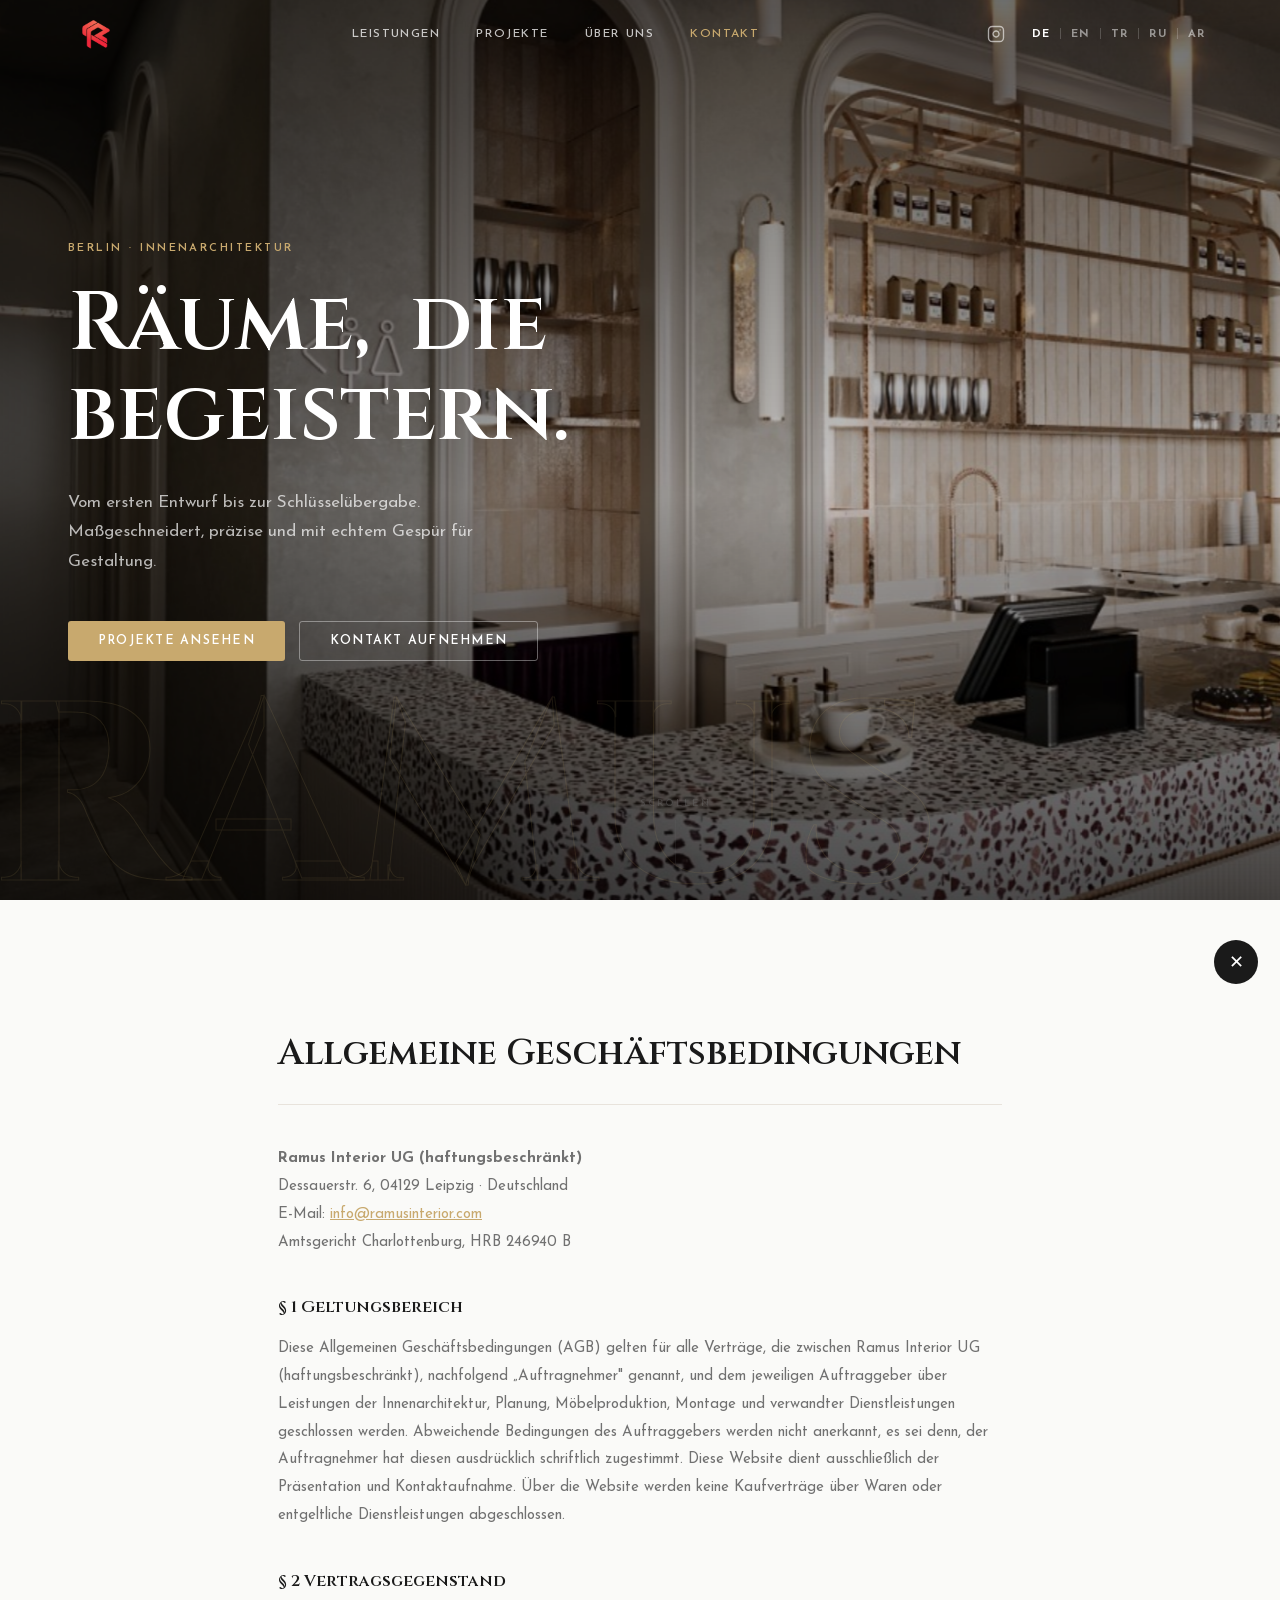
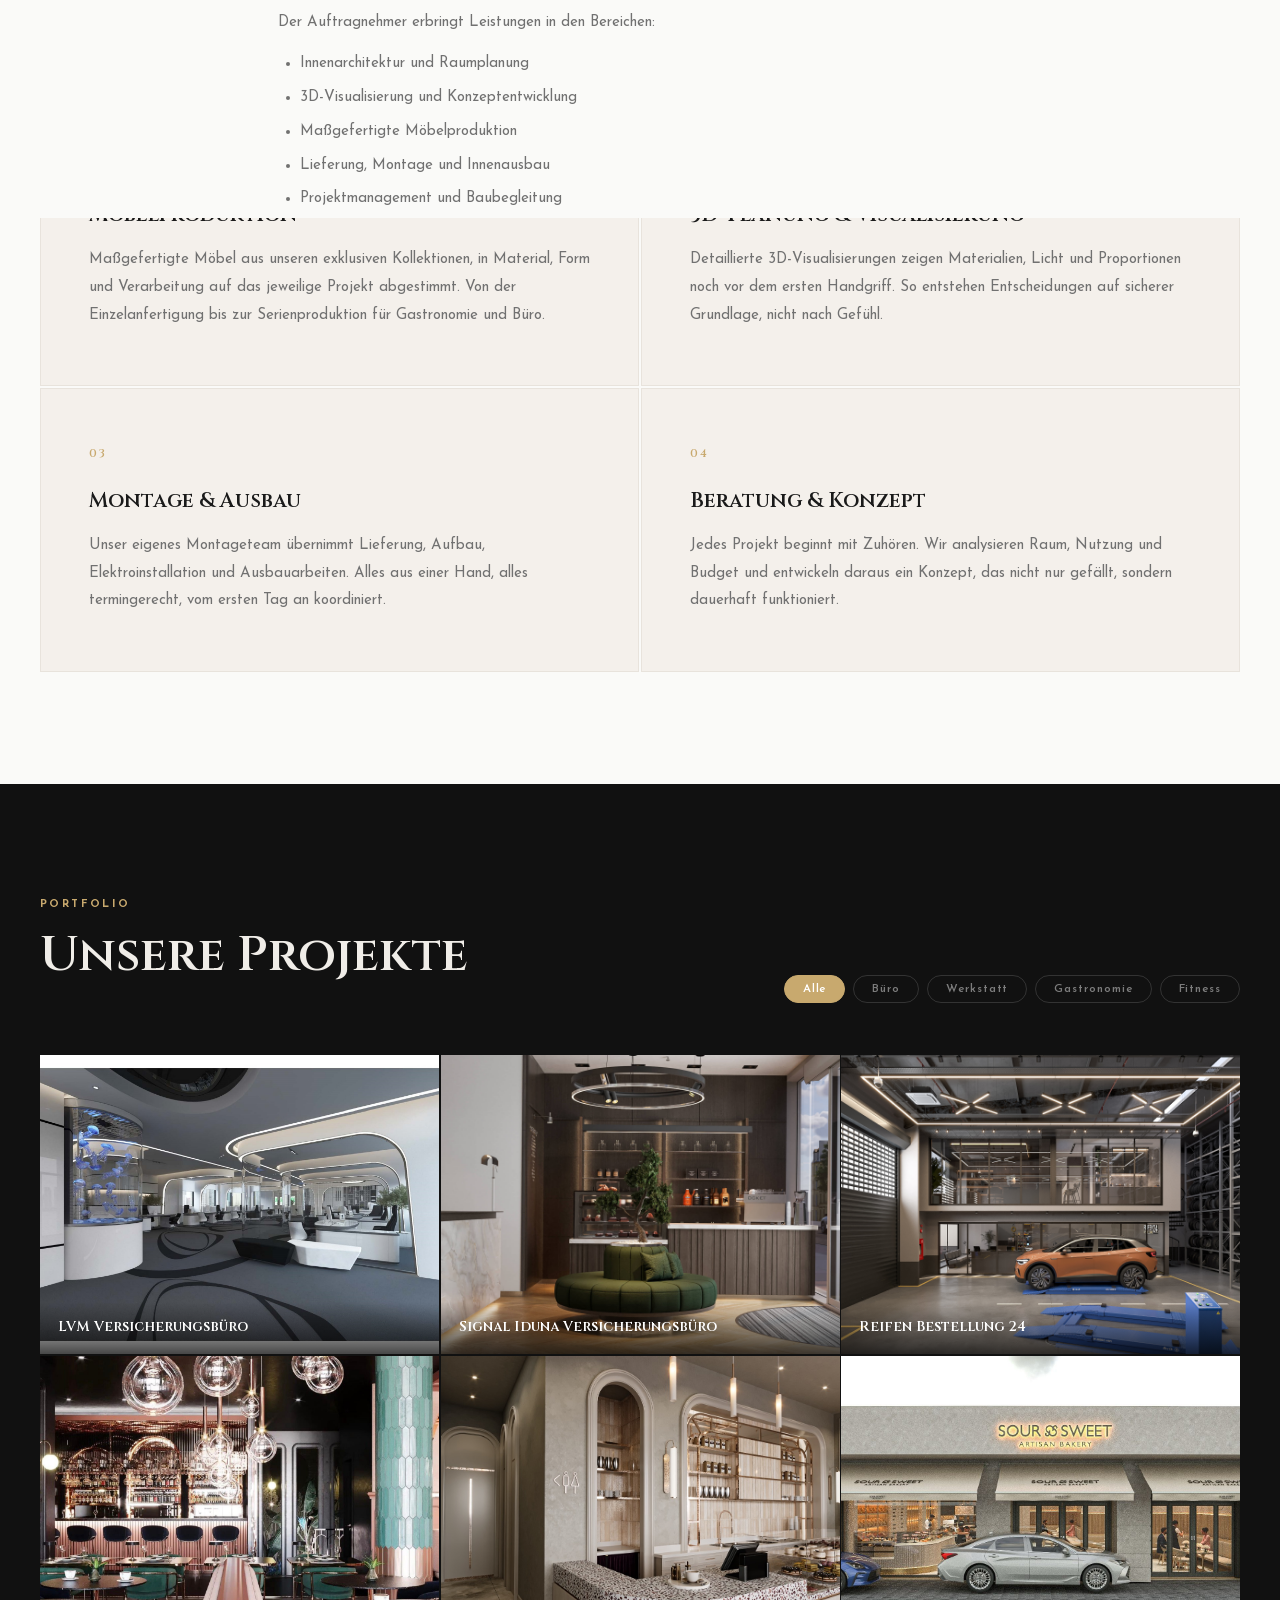
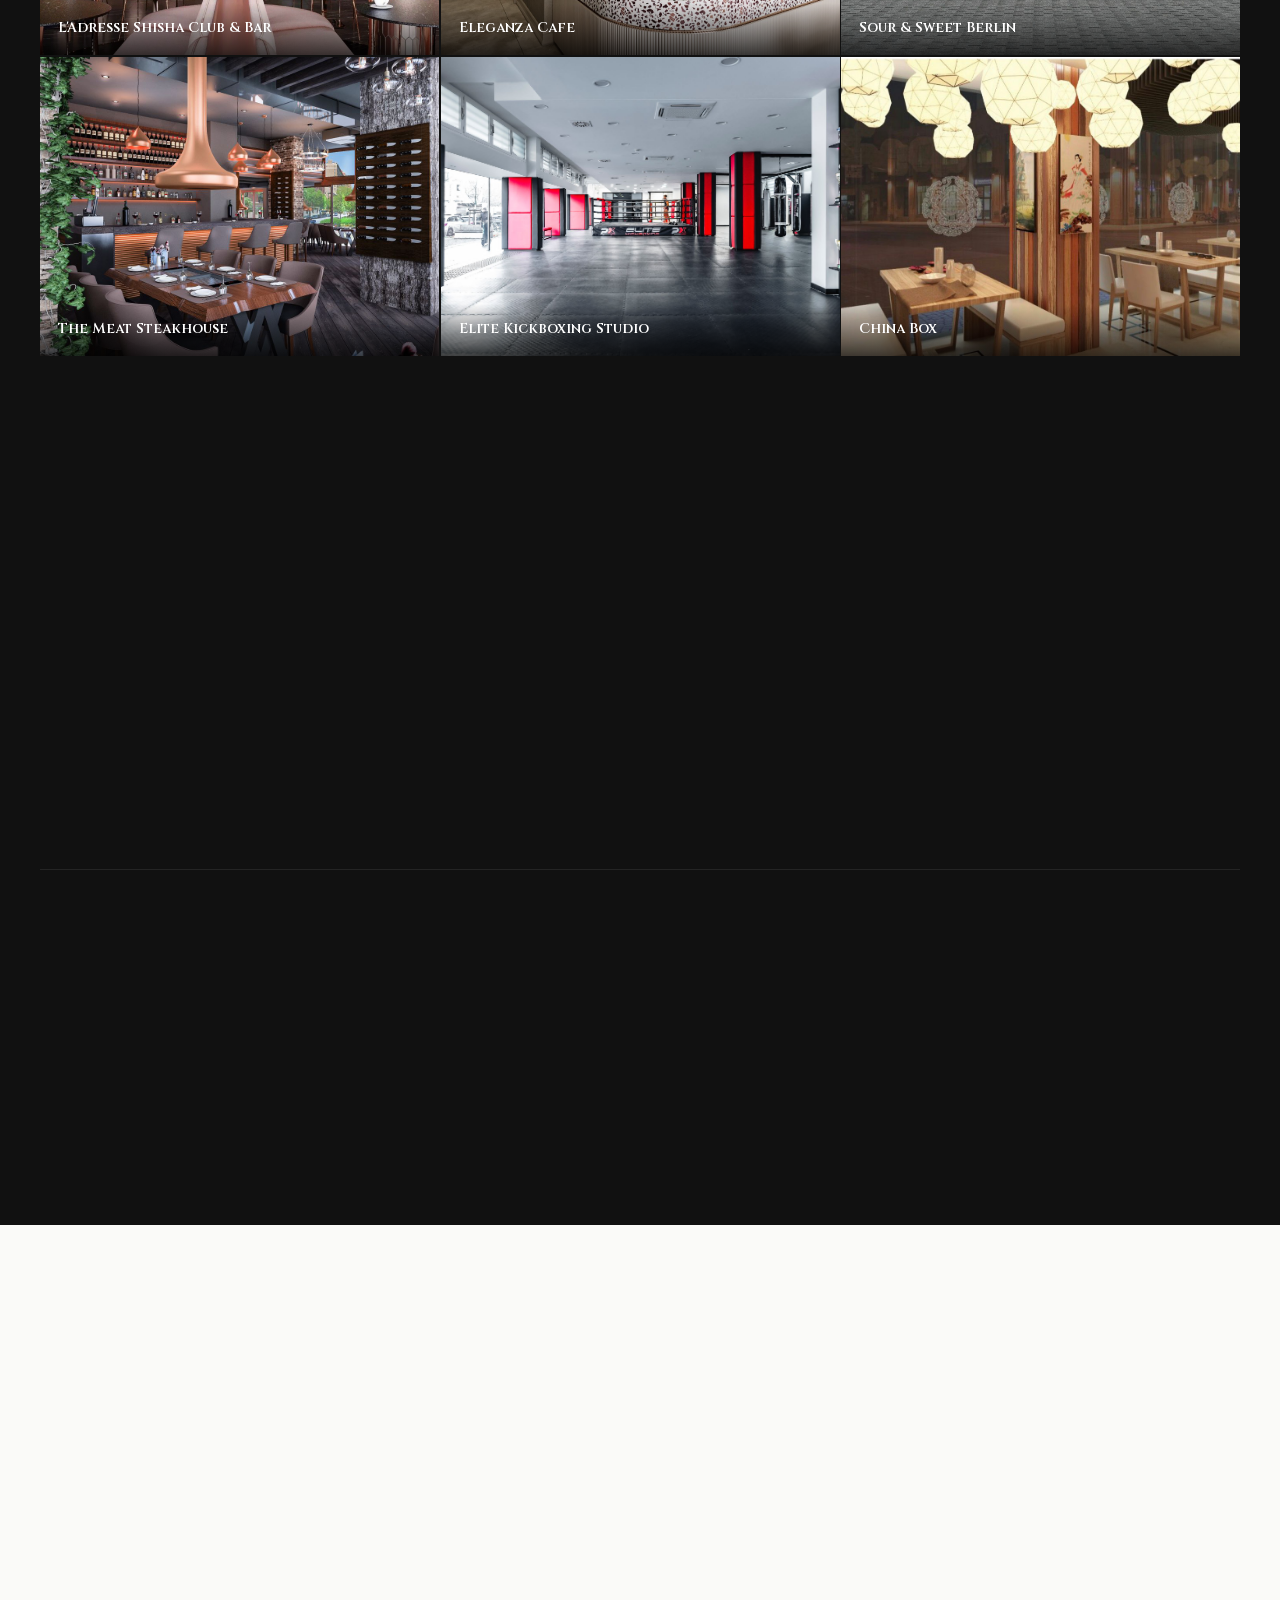
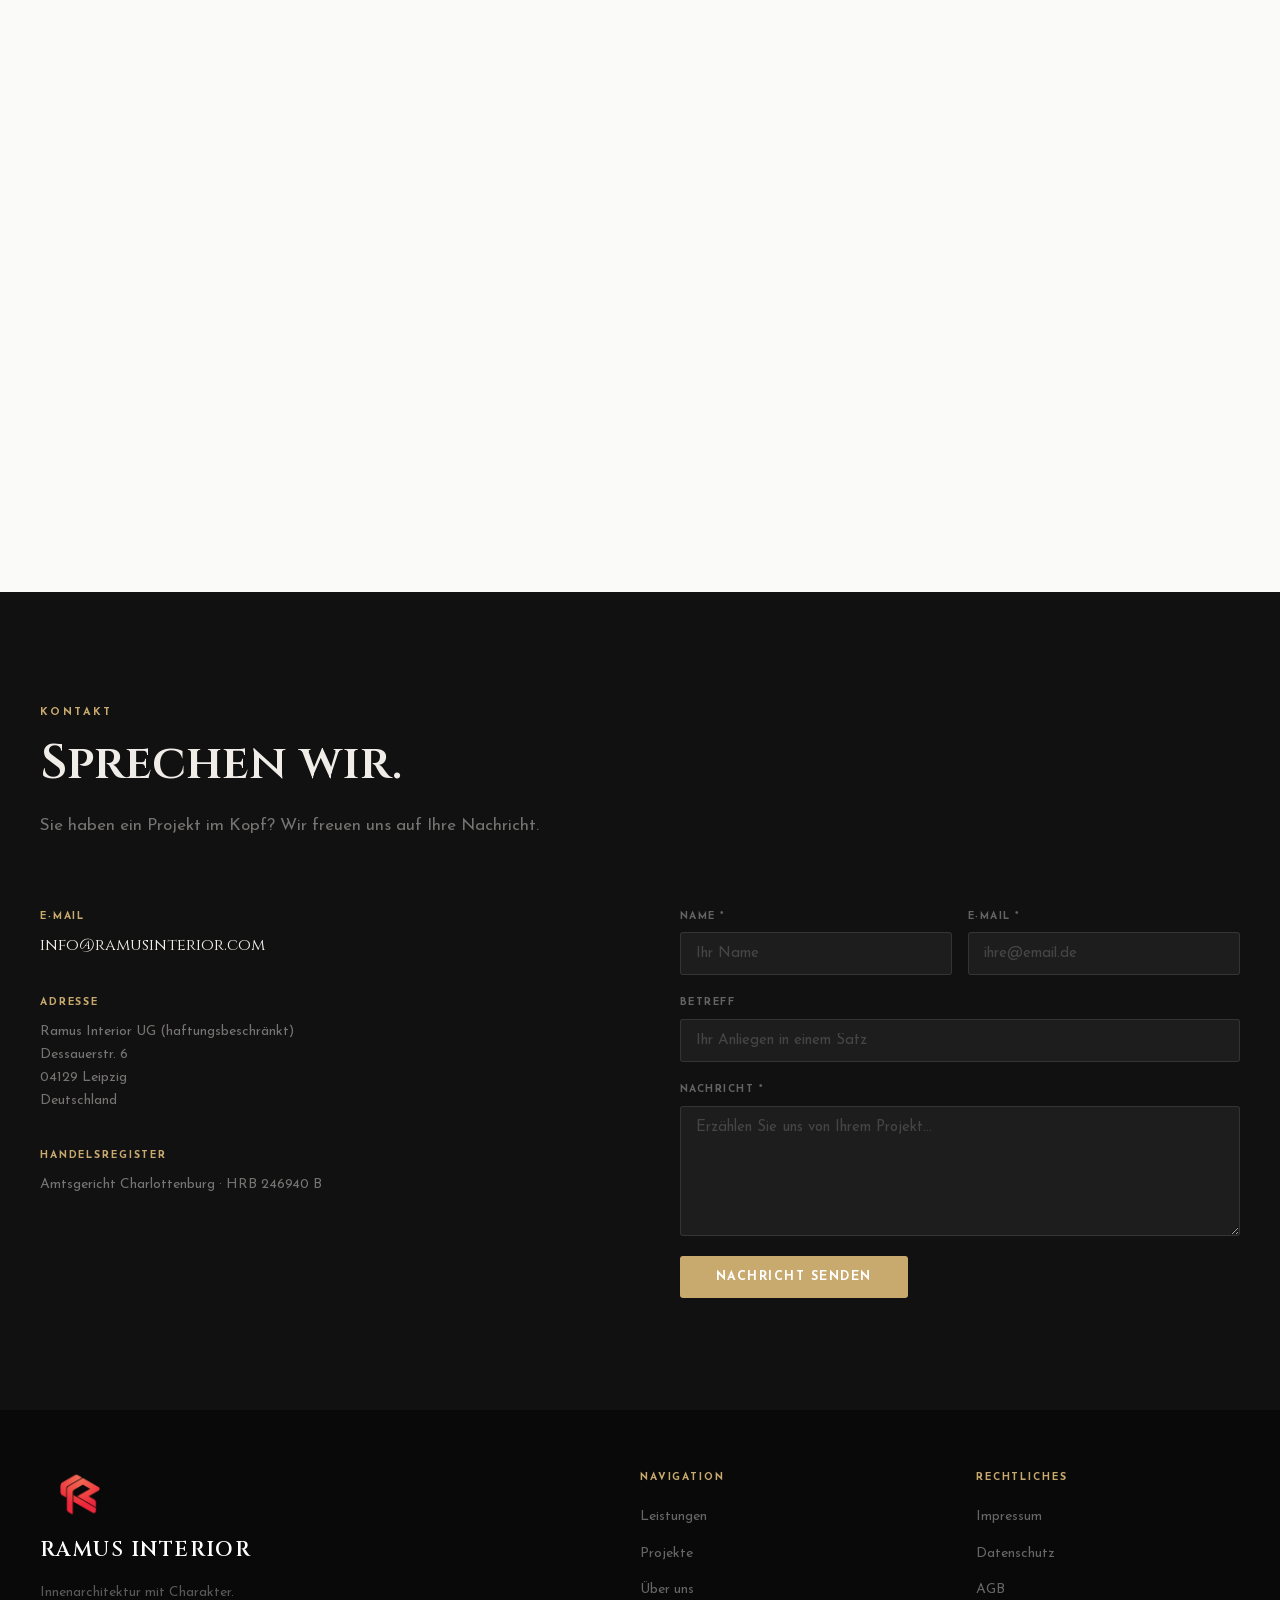
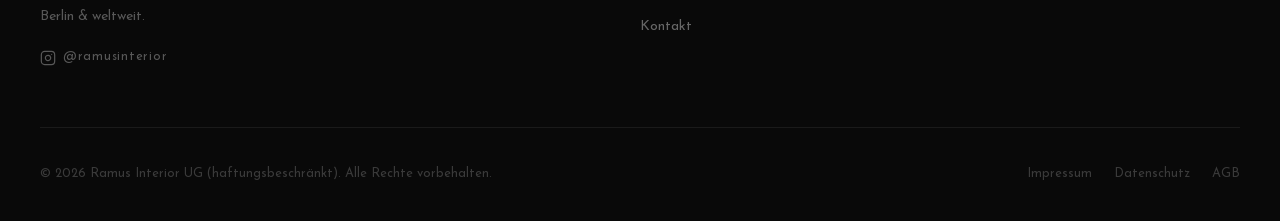
==== commit 927bbb37: "Add per-language project titles and editable category translations Project names and category labels" ====
--- a/index.html
+++ b/index.html
@@ -1570,16 +1570,16 @@
   /* ── DATA ────────────────────────────────────────────────────── */
   let PROJECTS = [];
   let CATEGORIES = [];
-  const CAT_I18N = {
-    gastro:    { de:'Gastronomie', en:'Gastronomy', tr:'Gastronomi', ru:'Рестораны', ar:'مطاعم' },
-    office:    { de:'Büro',        en:'Office',     tr:'Ofis',      ru:'Офисы',     ar:'مكاتب' },
-    fitness:   { de:'Fitness',     en:'Fitness',    tr:'Fitness',   ru:'Фитнес',    ar:'لياقة' },
-    werkstatt: { de:'Werkstatt',   en:'Workshop',   tr:'Atölye',    ru:'Автосервис',ar:'ورشة' },
-  };
   function catLabel(slug, l) {
-    if (CAT_I18N[slug]) return CAT_I18N[slug][l] || CAT_I18N[slug].de;
     const c = CATEGORIES.find(x => x.slug === slug);
-    return c ? c.label : slug;
+    if (!c) return slug;
+    return (c.labels && c.labels[l]) || c.label || slug;
+  }
+  /** Best available display name for a project in language l. */
+  function projName(p, l) {
+    if (!p || !p.name) return '';
+    if (typeof p.name === 'string') return p.name;
+    return p.name[l] || p.name.de || Object.values(p.name).find(Boolean) || '';
   }
 
   async function loadProjectsData() {
@@ -1608,10 +1608,7 @@
       + Object.entries(FILTER_ALL).map(([l, t]) => `<span class="${l}">${t}</span>`).join('')
       + '</button>'];
     slugs.forEach(slug => {
-      const i18n = CAT_I18N[slug];
-      const spans = i18n
-        ? Object.entries(i18n).map(([l, t]) => `<span class="${l}">${t}</span>`).join('')
-        : ['de','en','tr','ru','ar'].map(l => `<span class="${l}">${catLabel(slug, l)}</span>`).join('');
+      const spans = ['de','en','tr','ru','ar'].map(l => `<span class="${l}">${catLabel(slug, l)}</span>`).join('');
       buttons.push(`<button class="filt" data-f="${slug}" onclick="filter('${slug}')">${spans}</button>`);
     });
     wrap.innerHTML = buttons.join('');
@@ -1770,19 +1767,19 @@
   function renderProjects() {
     document.getElementById('pgrid').innerHTML = PROJECTS.map(p => `
       <div class="proj-card reveal" data-cat="${p.category}" onclick="openProject(${p.id})"
-           role="button" tabindex="0" aria-label="${p.name} – ${p.location}"
+           role="button" tabindex="0" aria-label="${projName(p, lang)} – ${p.location}"
            onkeydown="if(event.key==='Enter')openProject(${p.id})">
-        <img src="${p.images[0]}" alt="${p.name}" loading="lazy"
+        <img src="${p.images[0]}" alt="${projName(p, lang)}" loading="lazy"
              onerror="this.parentElement.style.background='linear-gradient(135deg,#1c1c1c,#2a2a2a)';this.remove()">
         <div class="proj-hover" aria-hidden="true">
           <div class="proj-hover-body">
             <div class="proj-tag">${catLabel(p.category, lang)}</div>
-            <div class="proj-name-h">${p.name}</div>
+            <div class="proj-name-h">${projName(p, lang)}</div>
             <div class="proj-meta">${p.location} &nbsp;·&nbsp; ${p.area}</div>
           </div>
         </div>
         <div class="proj-strip" aria-hidden="true">
-          <div class="proj-strip-name">${p.name}</div>
+          <div class="proj-strip-name">${projName(p, lang)}</div>
         </div>
       </div>
     `).join('');
@@ -1826,14 +1823,14 @@
       : '';
     document.getElementById('pmodal-box').innerHTML = `
       <div class="pmodal-img-wrap">
-        <img class="pmodal-img" id="pmodal-img" src="${p.images[curImgIdx]}" alt="${p.name}" loading="lazy">
+        <img class="pmodal-img" id="pmodal-img" src="${p.images[curImgIdx]}" alt="${projName(p, l)}" loading="lazy">
         <button class="pmodal-close" onclick="closeProject()" aria-label="Schließen">✕</button>
         ${arrows}
         ${dots}
       </div>
       <div class="pmodal-body">
         <div class="pmodal-tag">${catLabel(p.category, l)}</div>
-        <h2 class="pmodal-title">${p.name}</h2>
+        <h2 class="pmodal-title">${projName(p, l)}</h2>
         <div class="pmodal-meta">
           <div class="pmodal-mi">
             <div class="pmodal-ml">${T.location[l]||T.location.en}</div>
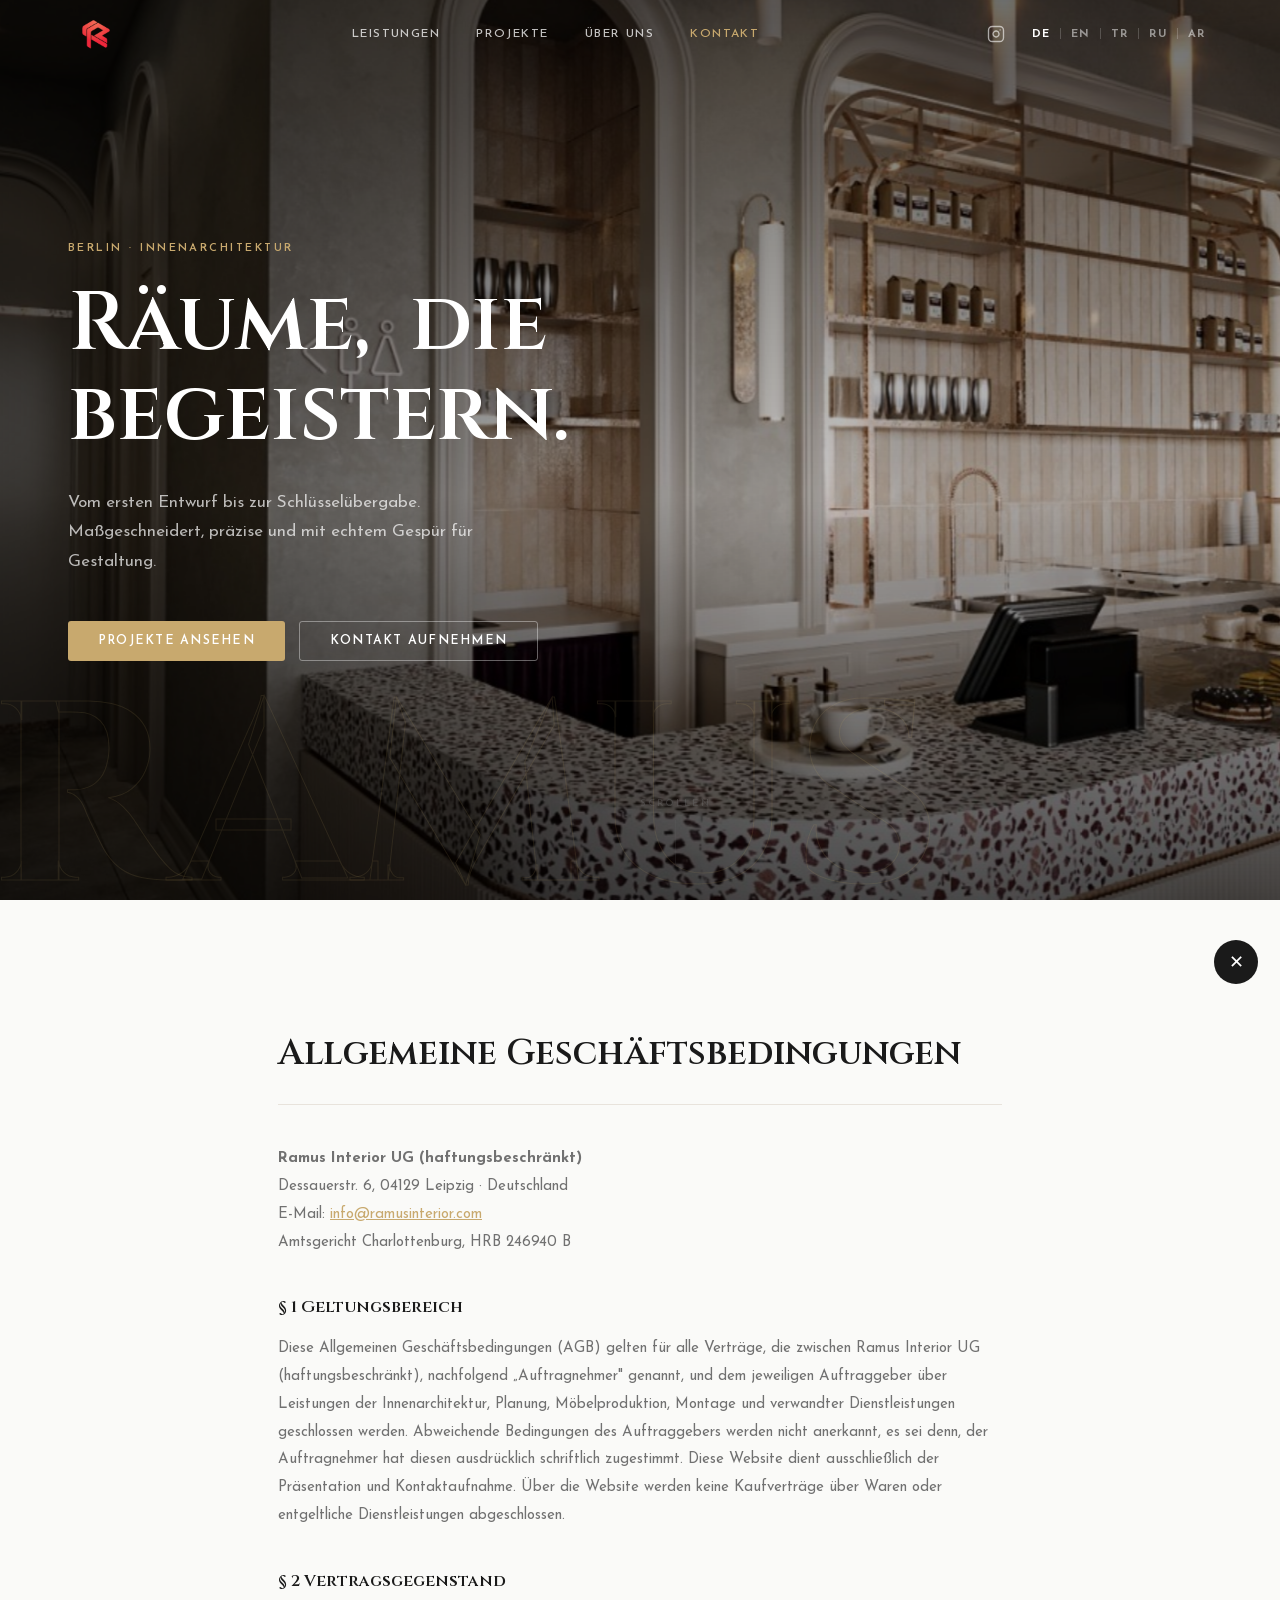
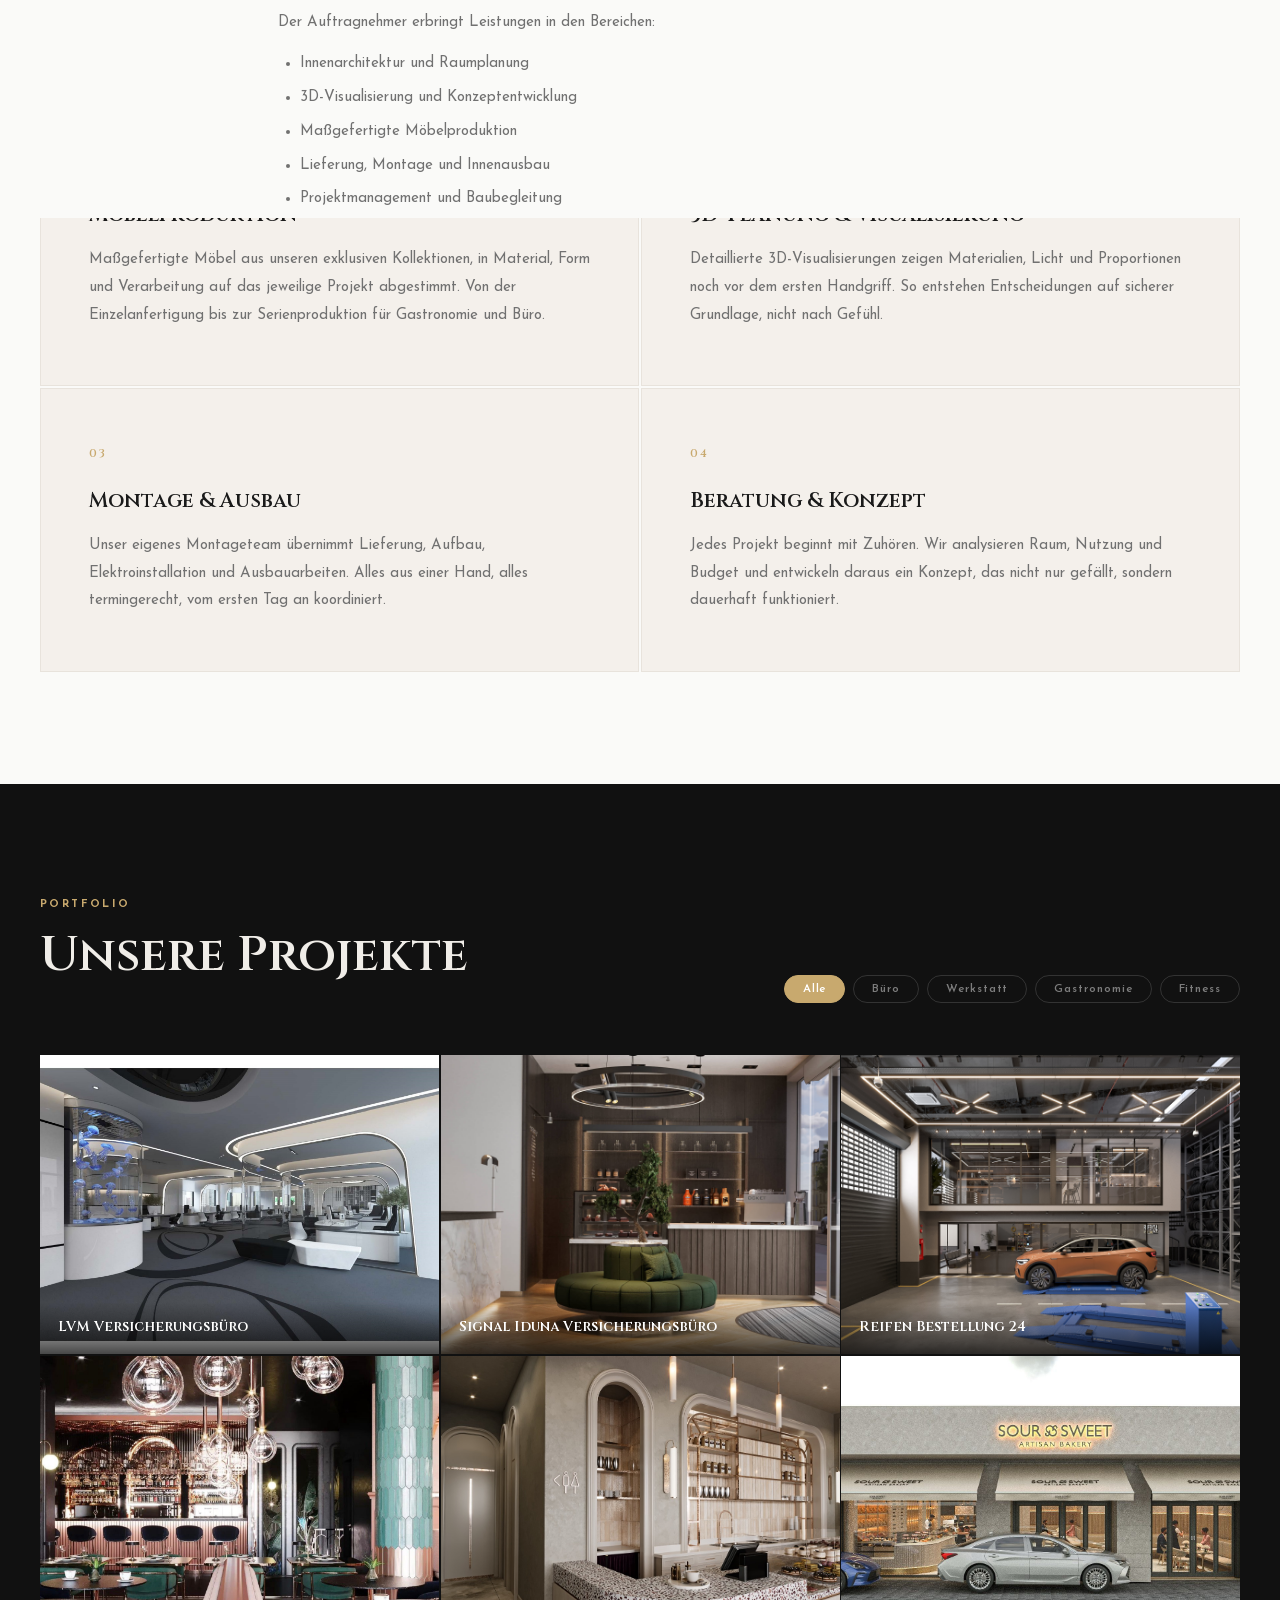
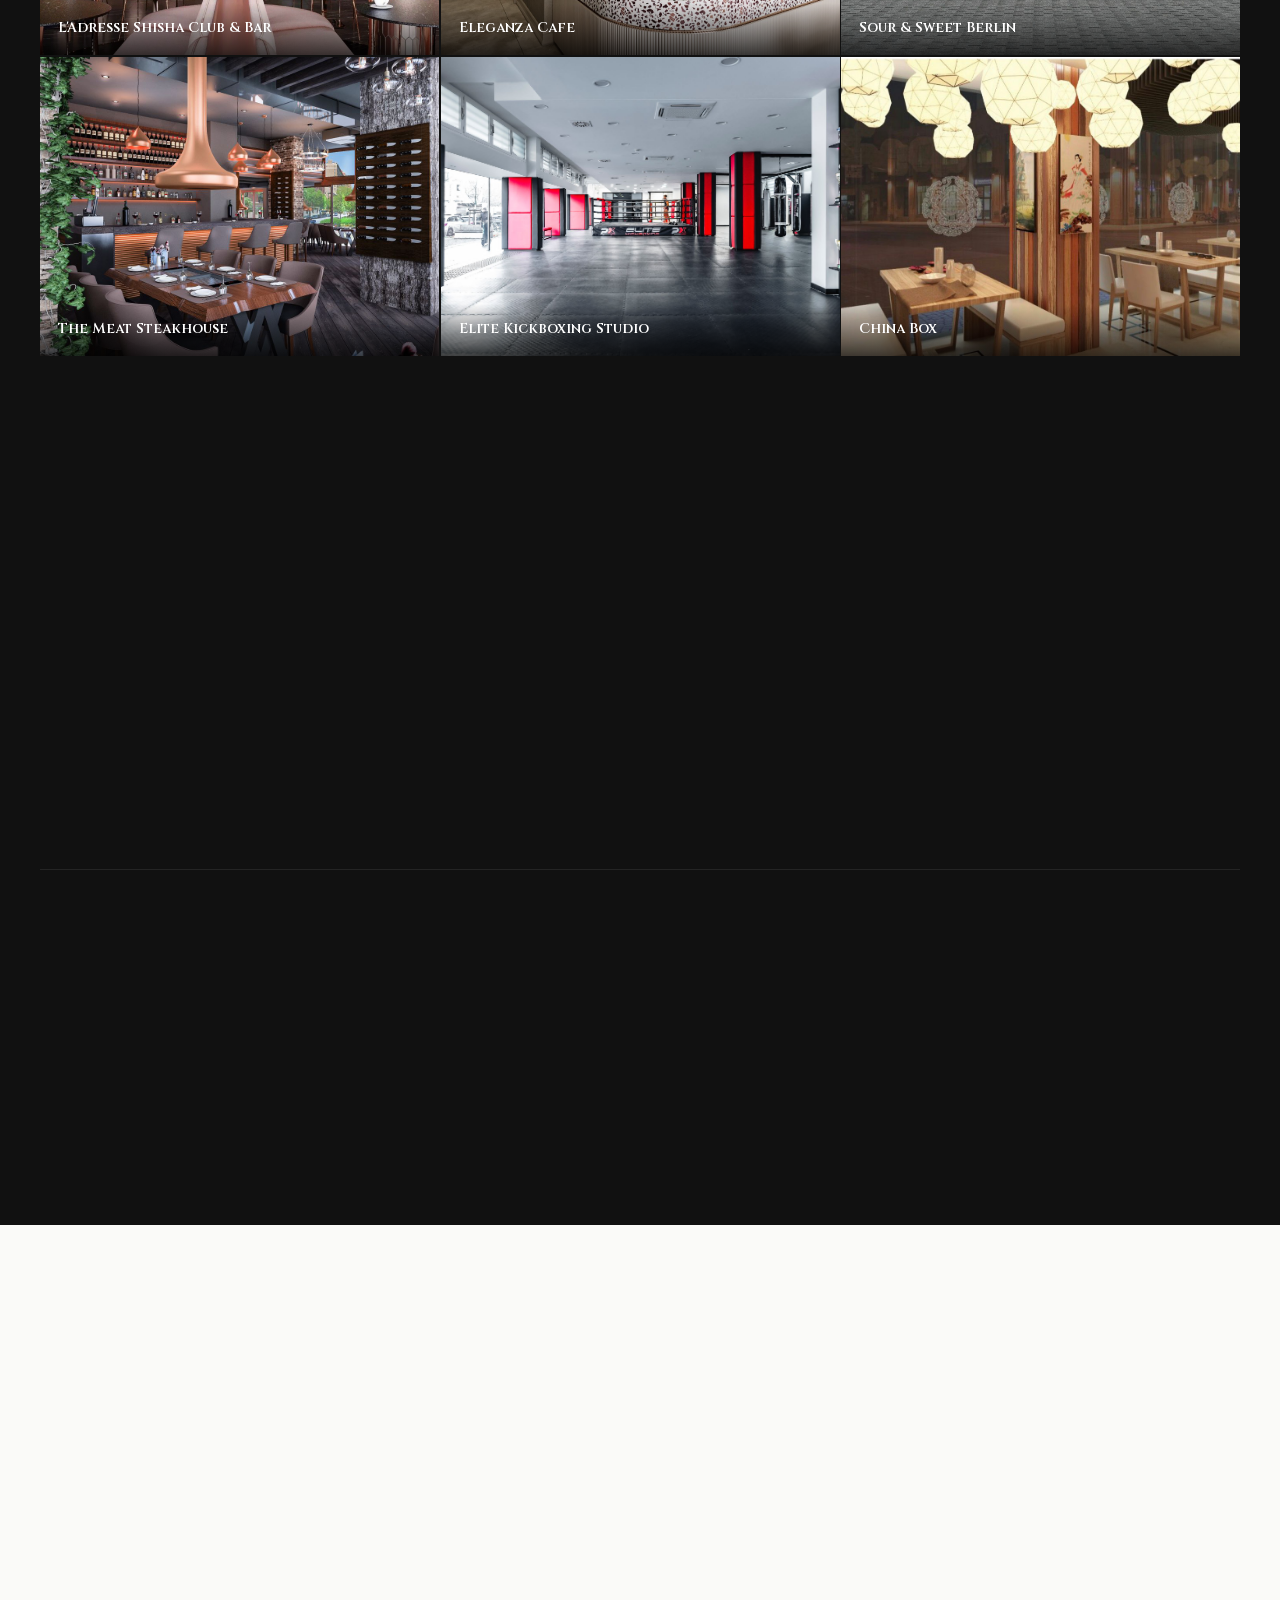
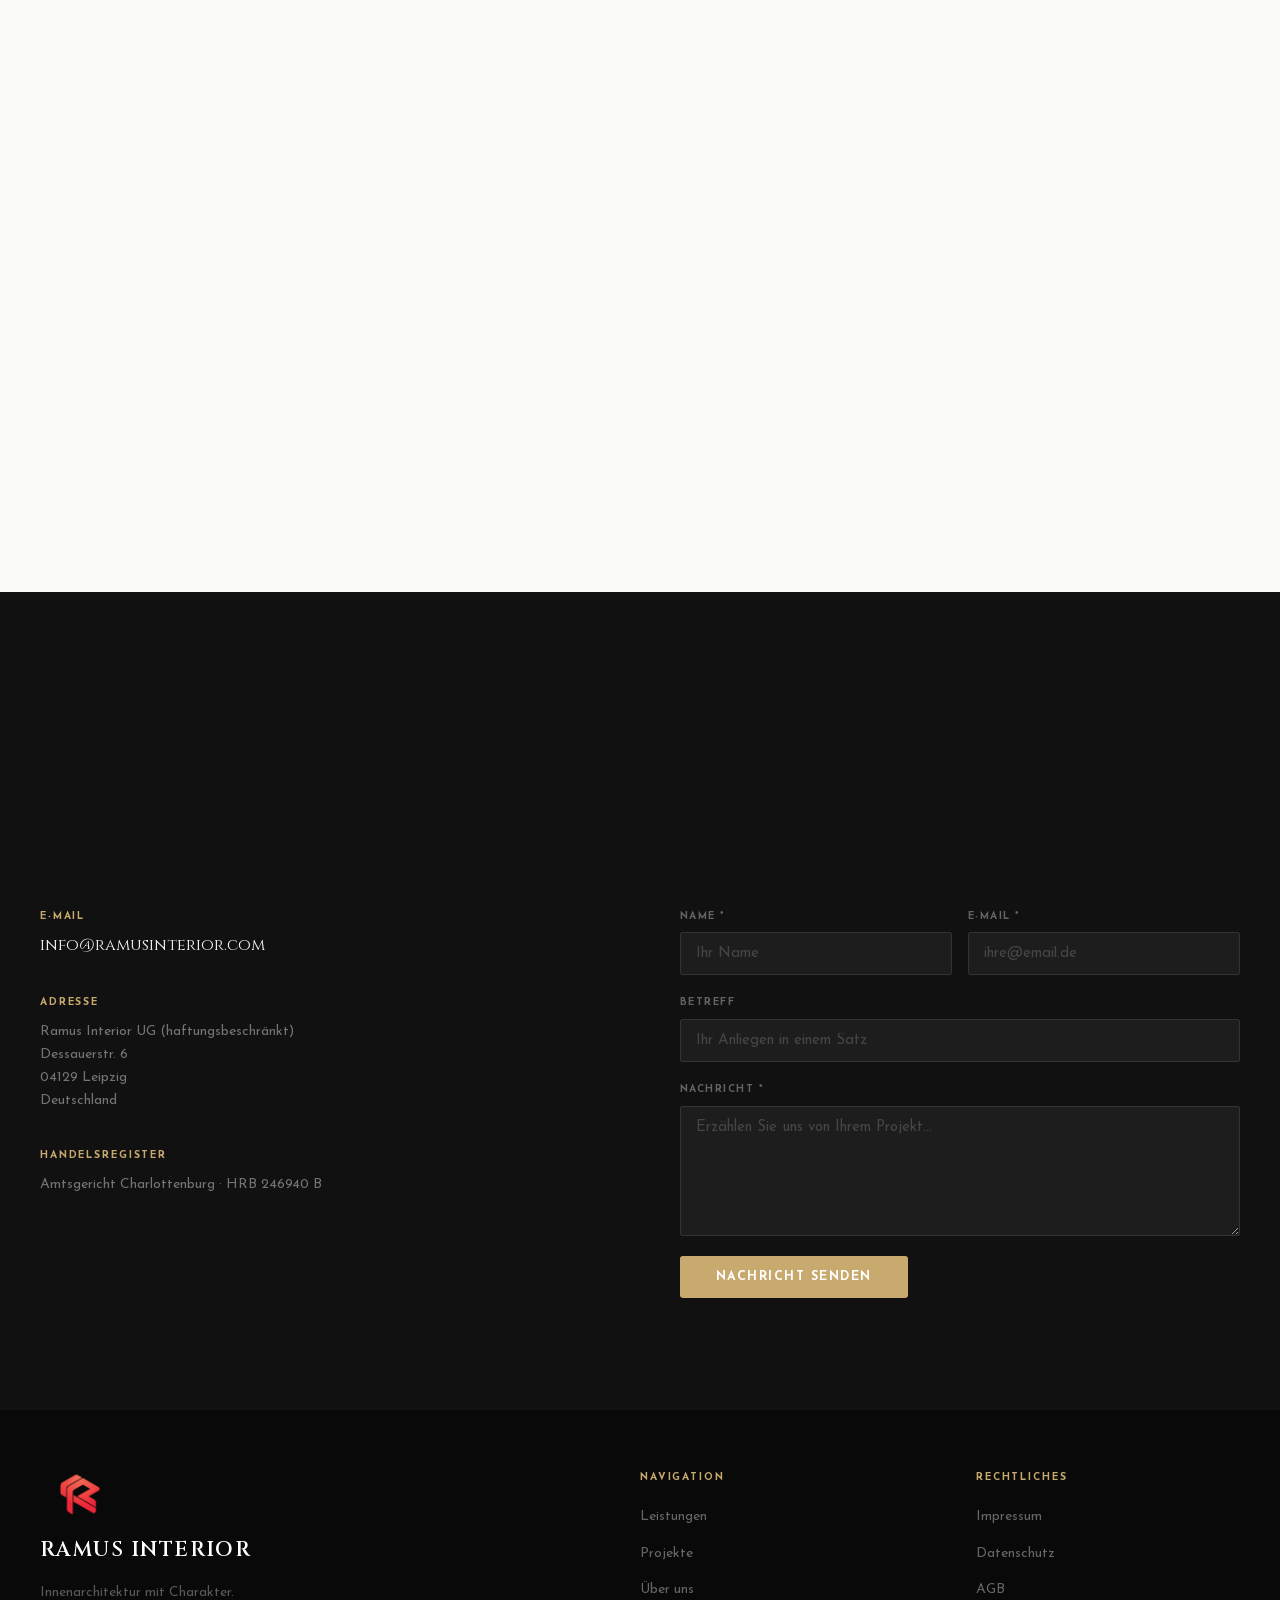
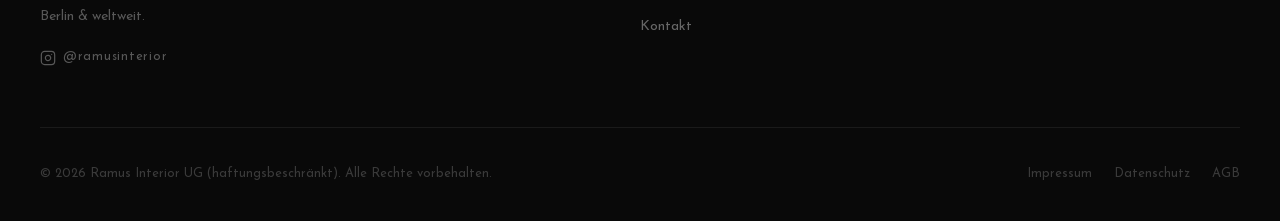
==== commit 5d7d1fcf: "Fix duplicate project name on card hover The hover overlay repeated the project name that the always" ====
--- a/index.html
+++ b/index.html
@@ -507,6 +507,7 @@
       display: flex; align-items: flex-end; padding: 28px;
     }
     .proj-card:hover .proj-hover { opacity: 1; }
+    .proj-card:hover .proj-strip { opacity: 0; }
     .proj-hover-body { transform: translateY(6px); transition: transform .3s var(--ease); }
     .proj-card:hover .proj-hover-body { transform: none; }
     .proj-tag {
@@ -525,6 +526,7 @@
       padding: 14px 18px 16px;
       background: linear-gradient(to top,rgba(0,0,0,.72),transparent);
       pointer-events: none;
+      opacity: 1; transition: opacity .3s var(--ease);
     }
     .proj-strip-name {
       font-family: 'Cinzel', serif; font-size: .875rem;
@@ -1774,7 +1776,6 @@
         <div class="proj-hover" aria-hidden="true">
           <div class="proj-hover-body">
             <div class="proj-tag">${catLabel(p.category, lang)}</div>
-            <div class="proj-name-h">${projName(p, lang)}</div>
             <div class="proj-meta">${p.location} &nbsp;·&nbsp; ${p.area}</div>
           </div>
         </div>
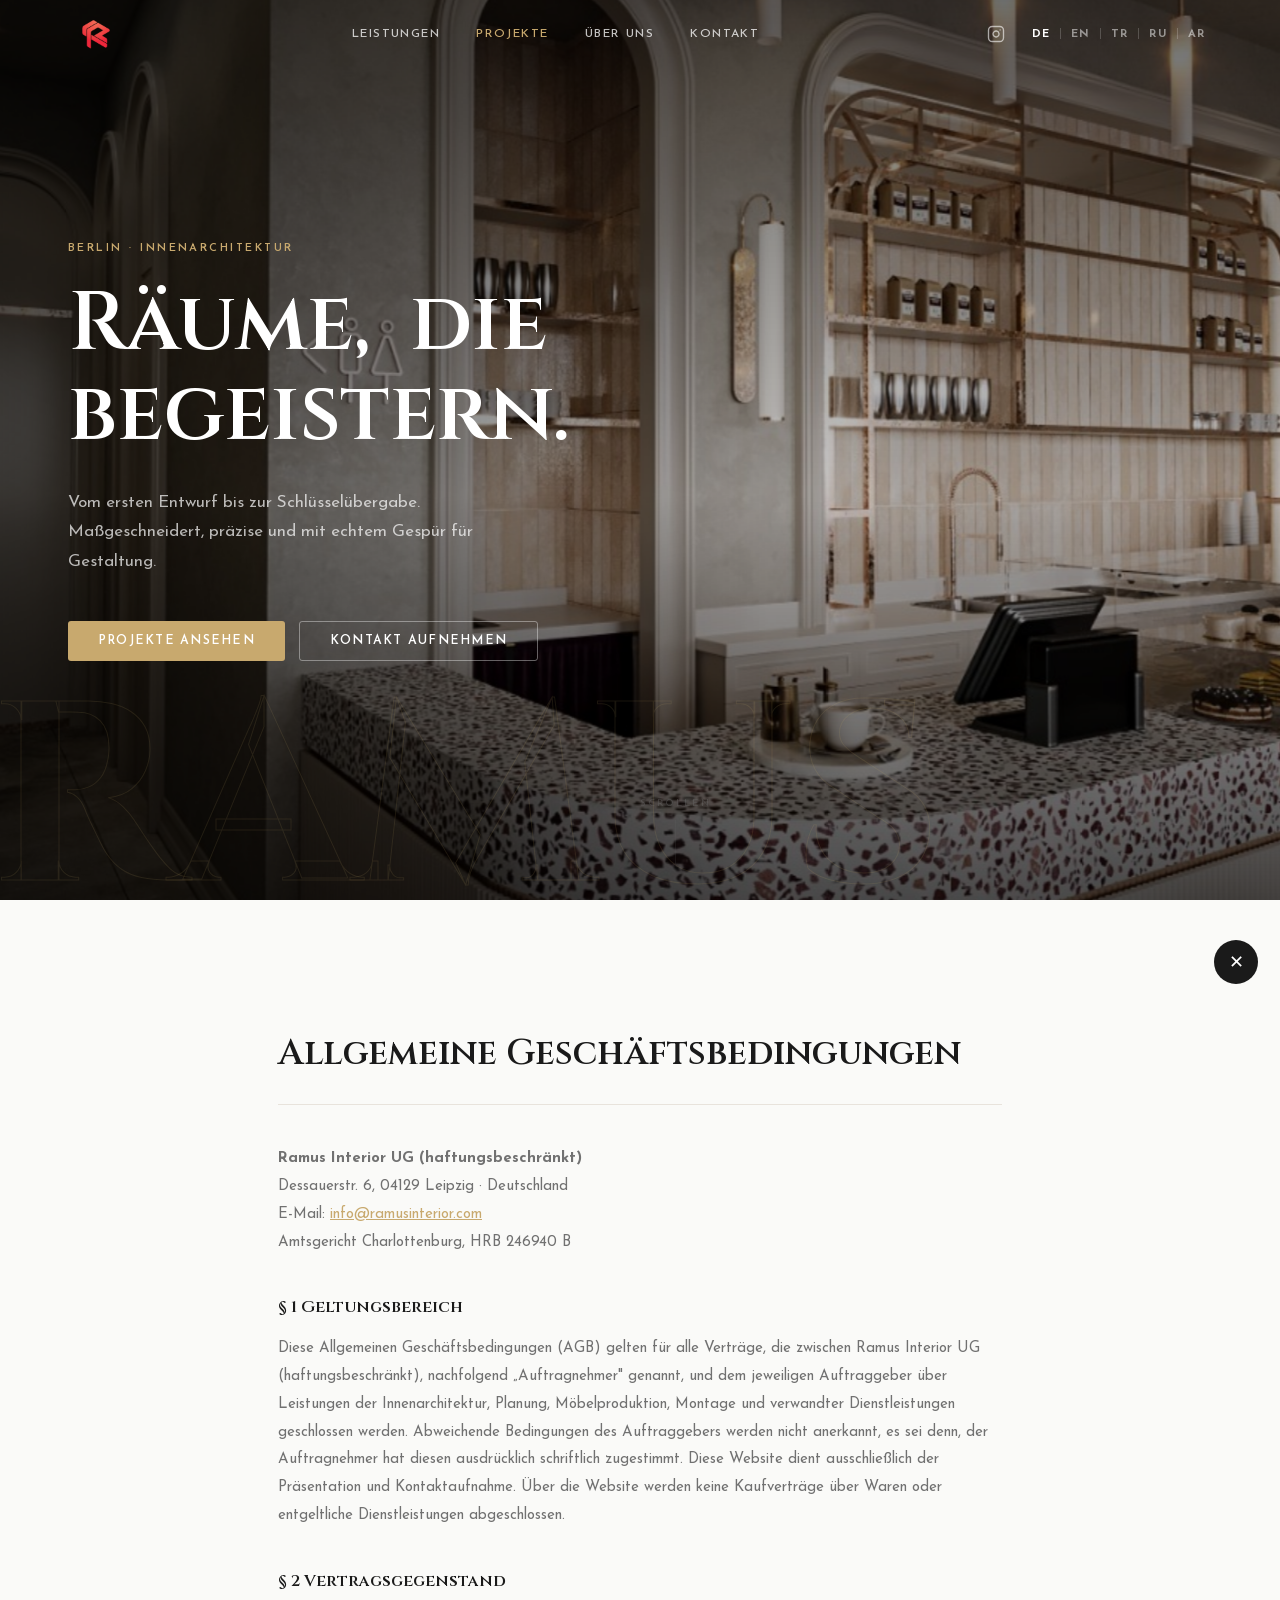
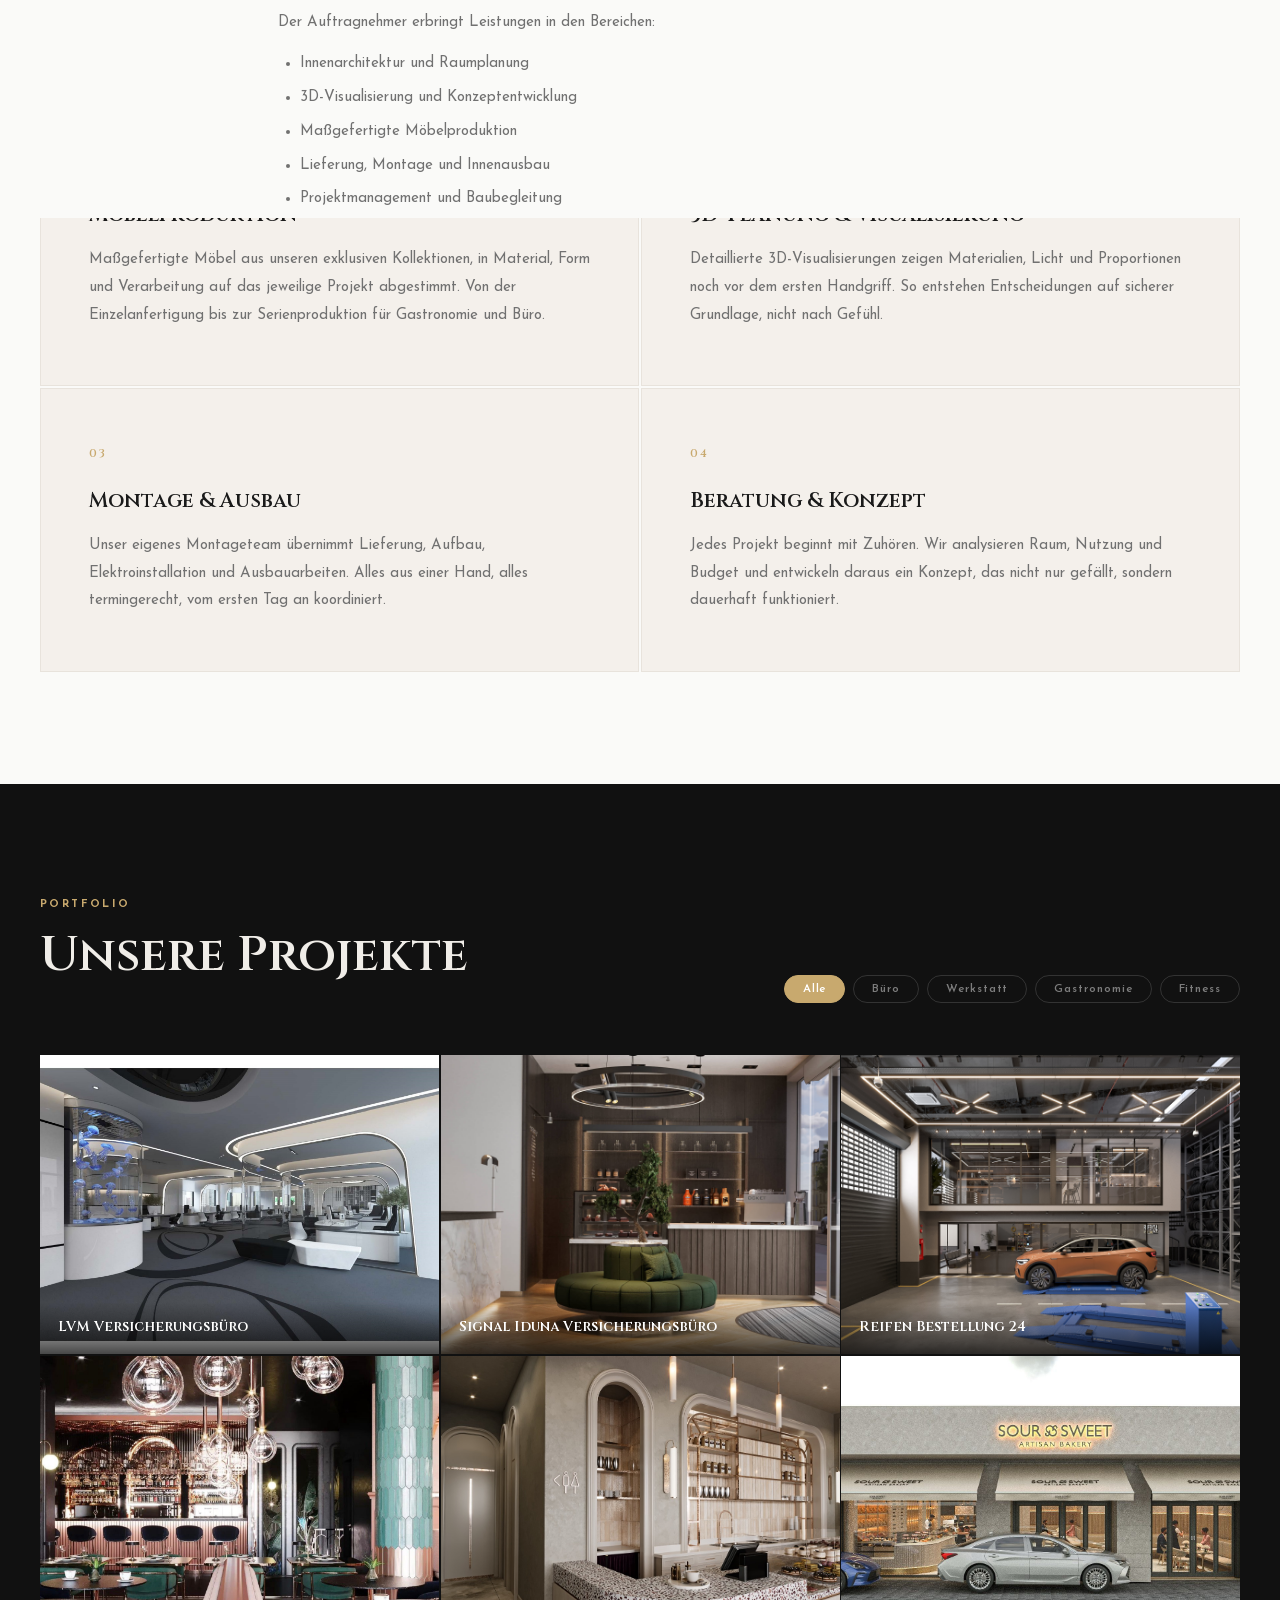
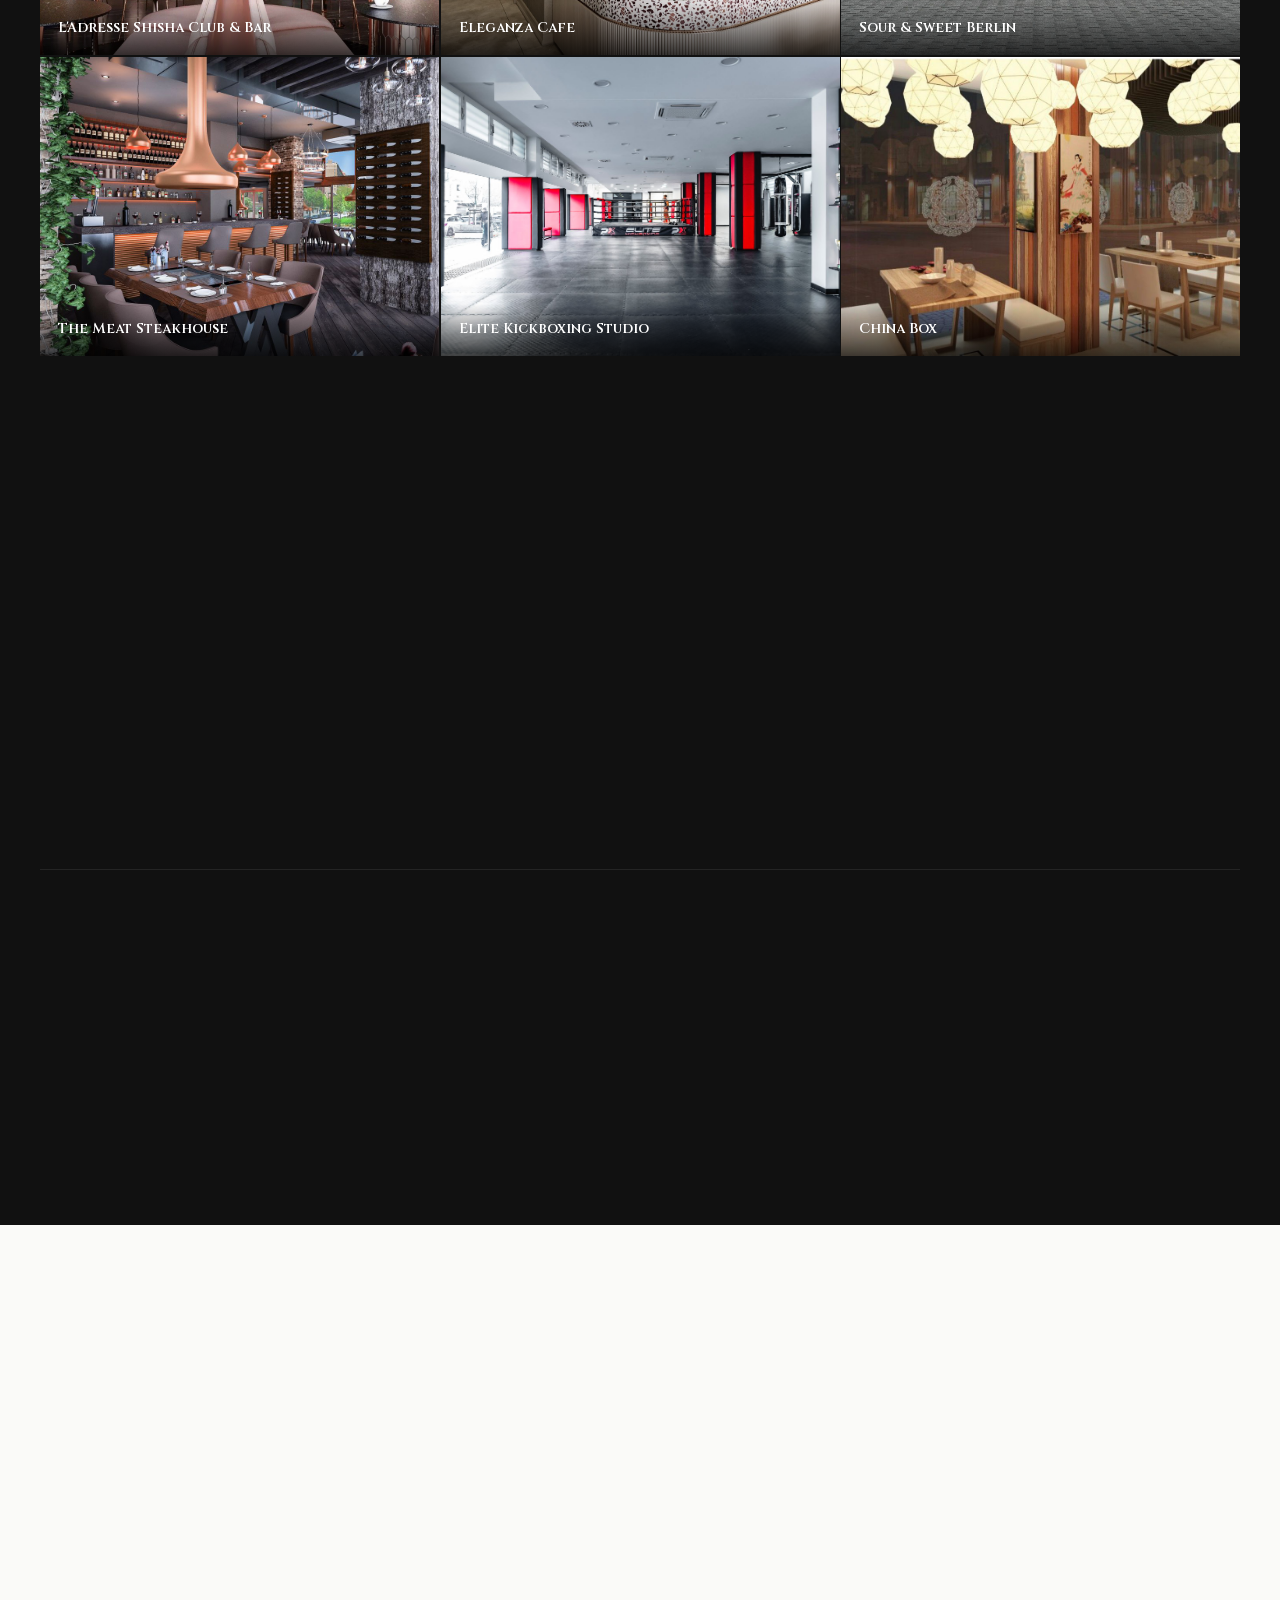
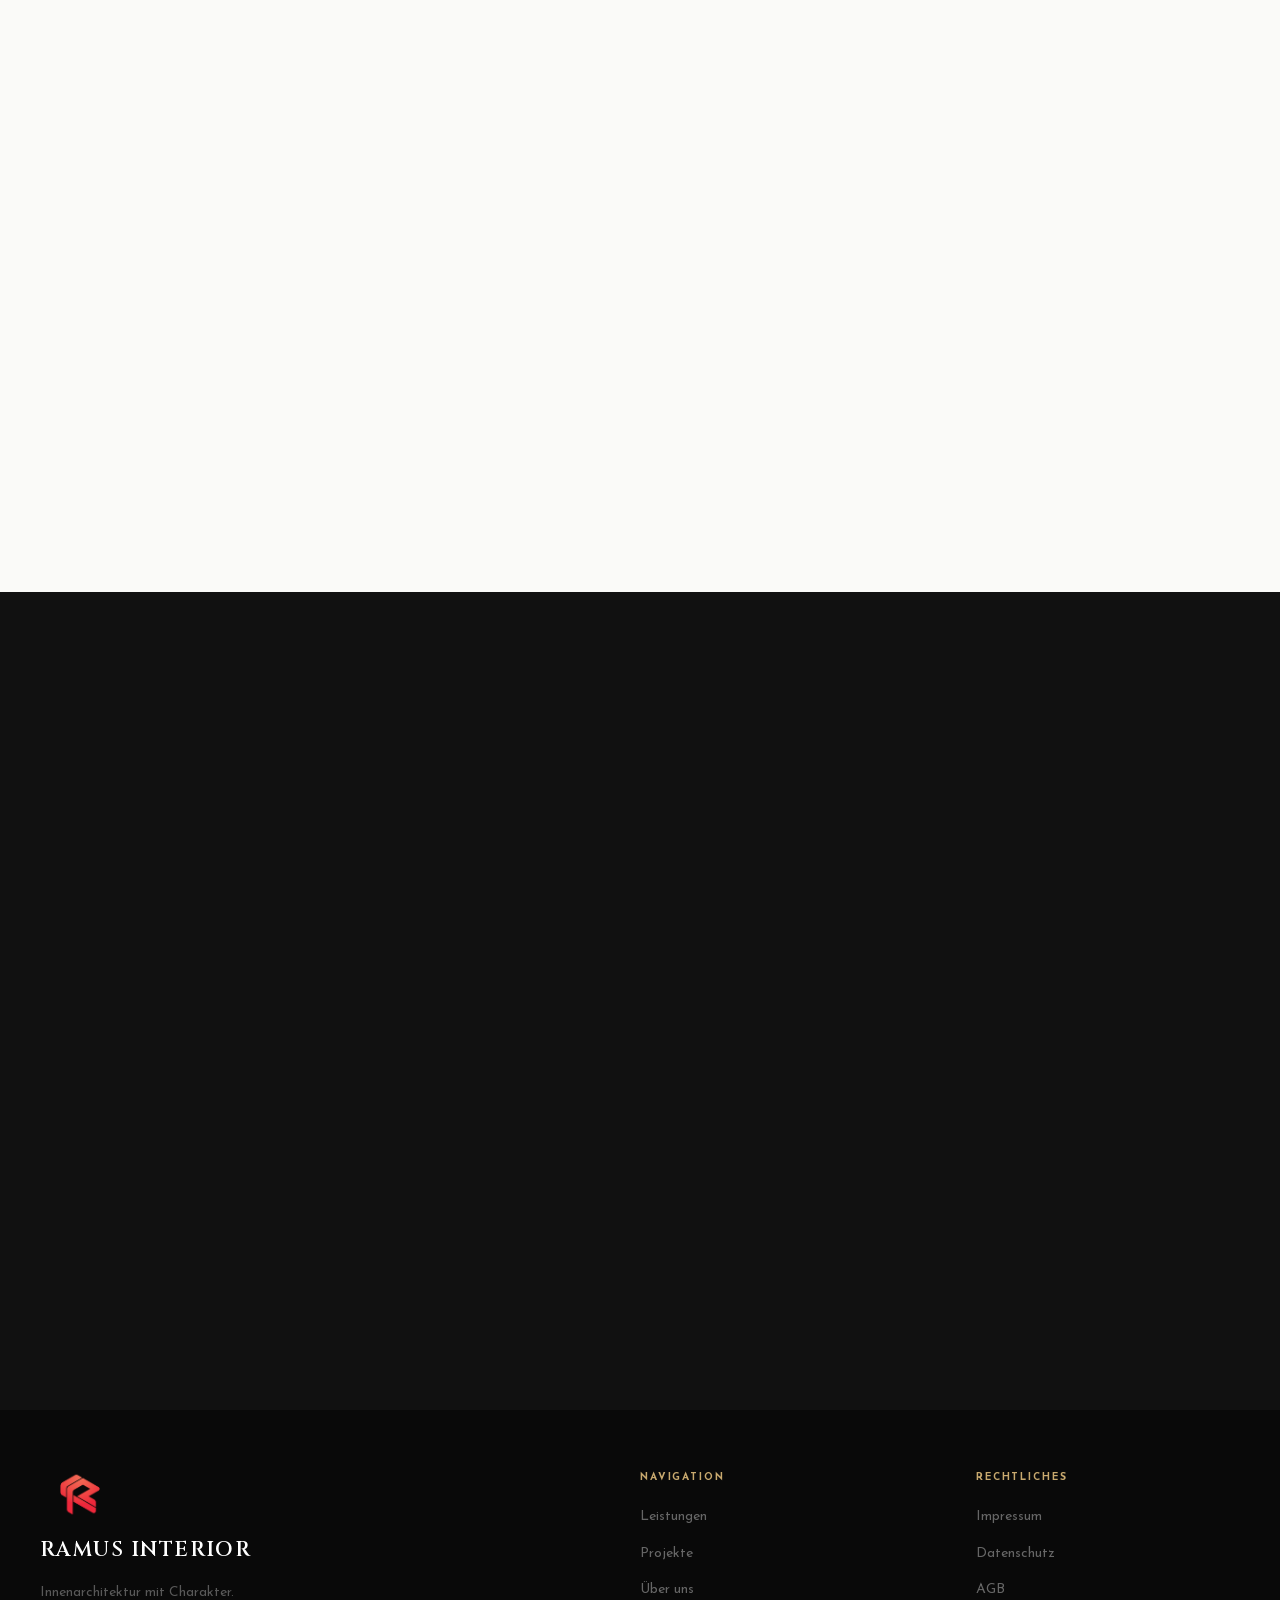
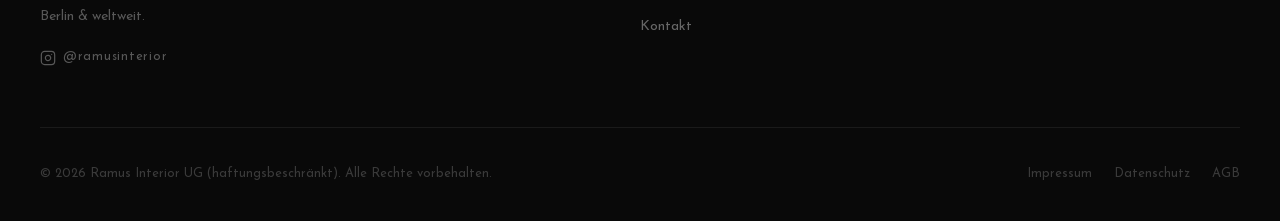
==== commit 4d7b1f0e: "Fix project cards staying invisible after language switch renderProjects() recreates the project car" ====
--- a/index.html
+++ b/index.html
@@ -1784,6 +1784,7 @@
         </div>
       </div>
     `).join('');
+    if (typeof initReveal === 'function') initReveal();
   }
 
   /* ── FILTER ──────────────────────────────────────────────────── */
